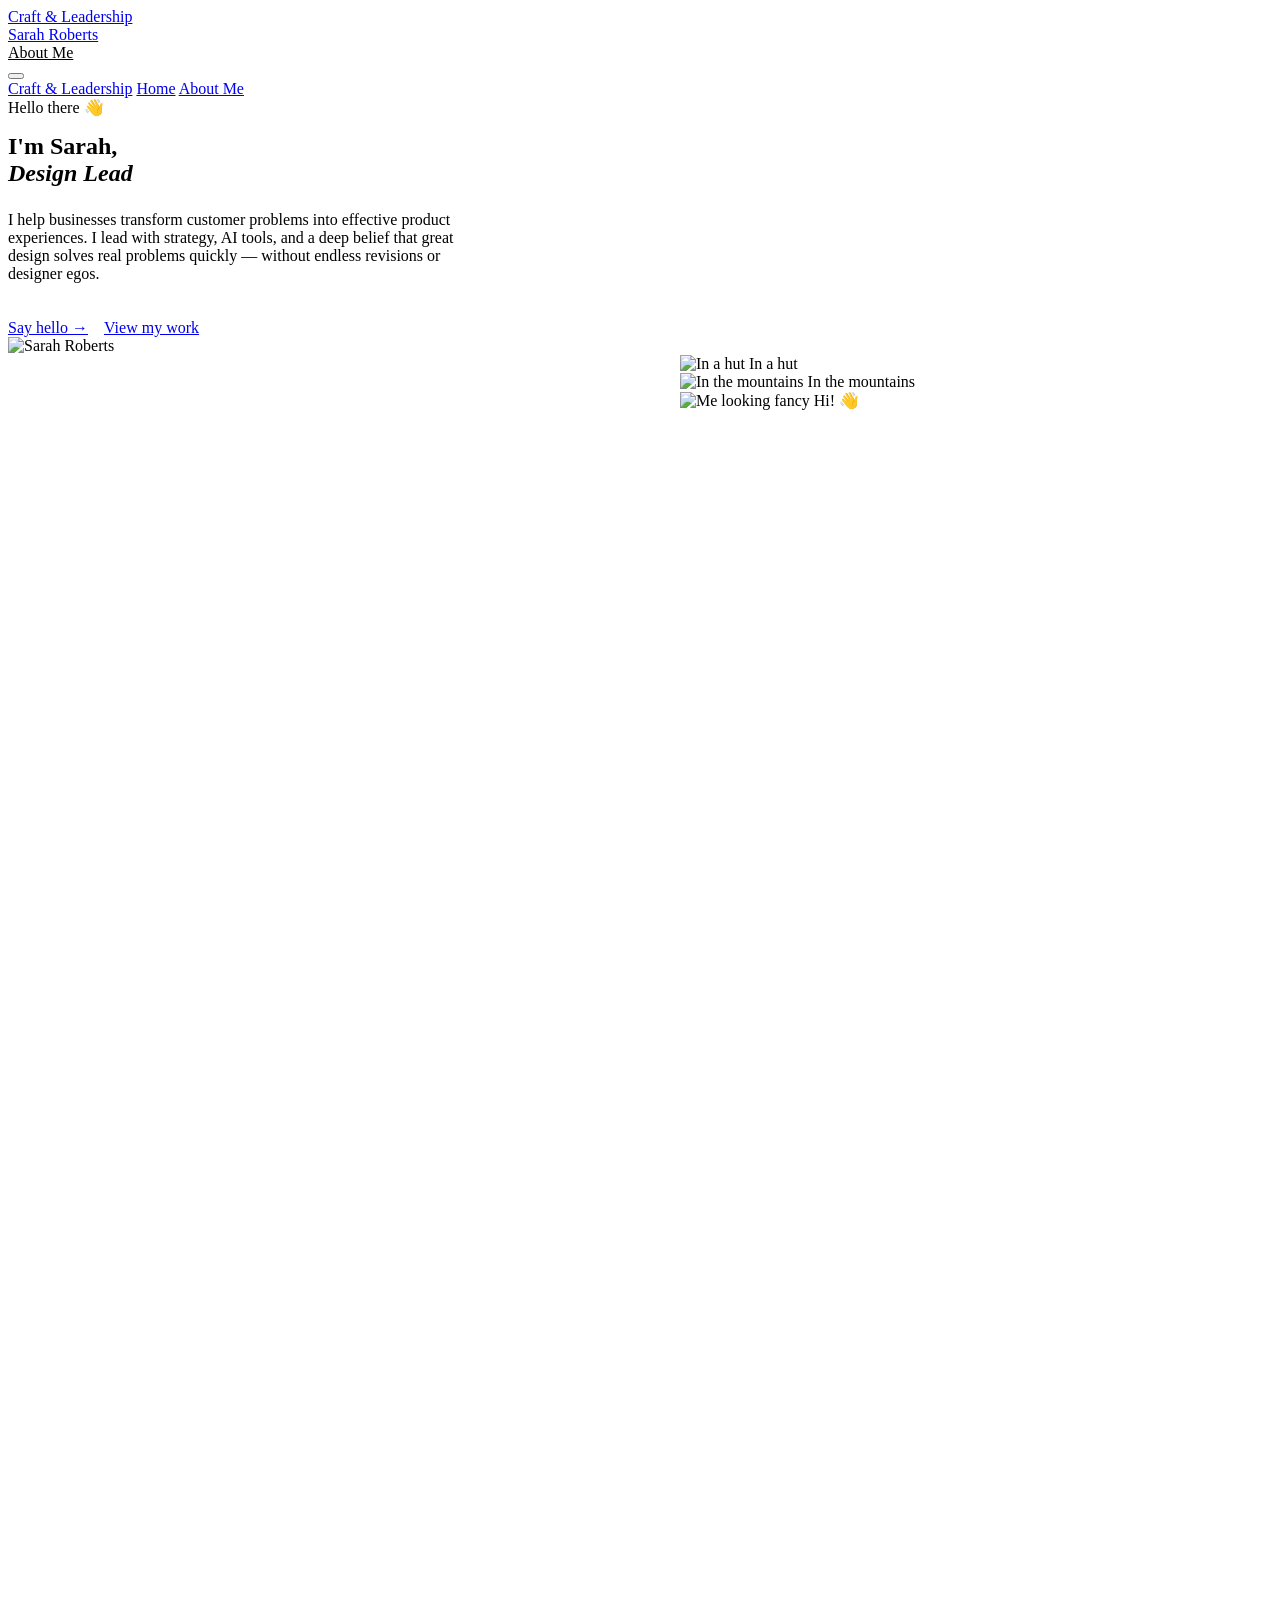
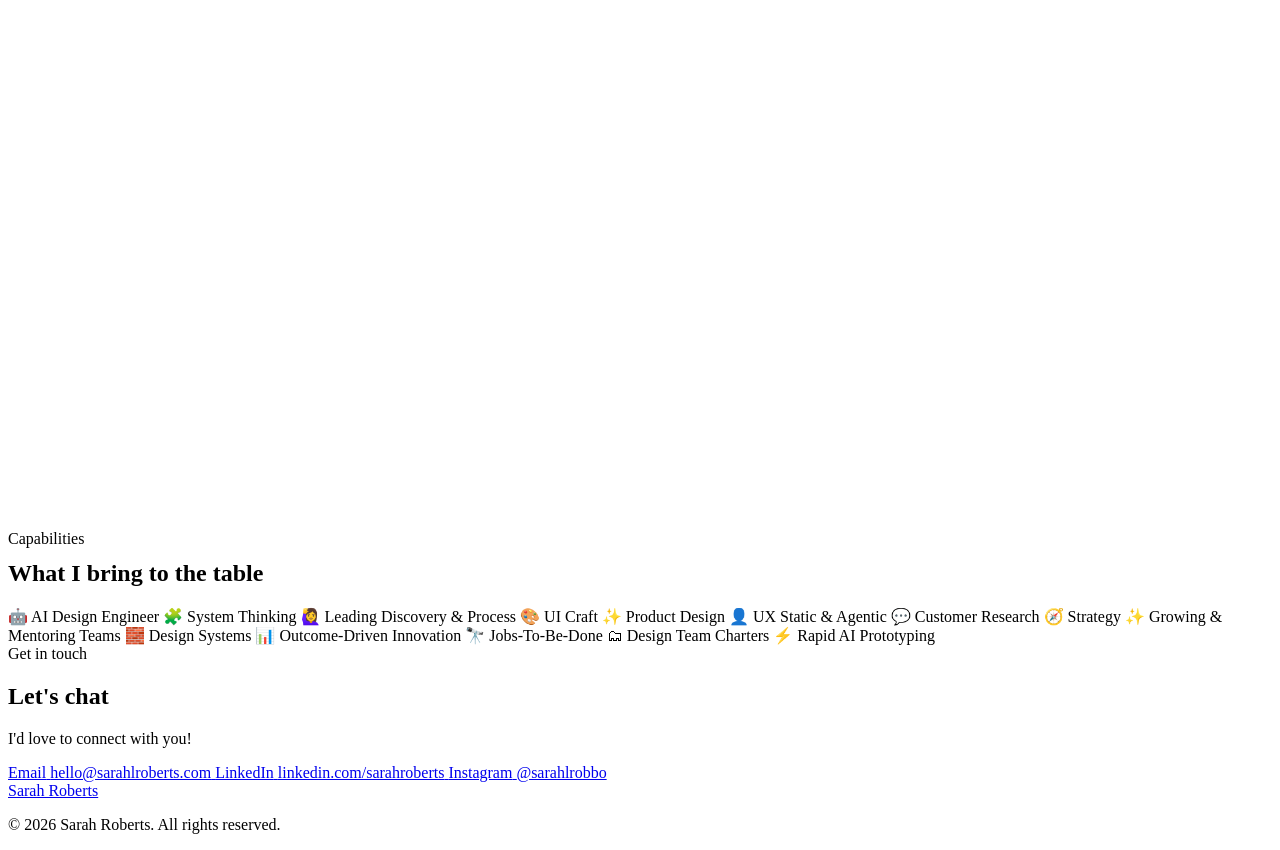
==== about.html @ d7e61881 "Add files via upload" ====
<!DOCTYPE html>
<html lang="en">
<head>
  <meta charset="UTF-8" />
  <meta name="viewport" content="width=device-width, initial-scale=1.0" />
  <title>About Me — Sarah Roberts</title>
  <meta name="description" content="Design Lead turning insight into impact. Meet Sarah Roberts." />
  <link rel="stylesheet" href="assets/css/style.css" />
  <style>
    .fade-up {
      opacity: 0;
      transform: translateY(24px);
      transition: opacity 0.6s ease, transform 0.6s ease;
    }
    .fade-up.in-view { opacity: 1; transform: translateY(0); }

    .experience-list { margin-top: 40px; }
    .experience-item {
      display: grid;
      grid-template-columns: 160px 1fr;
      gap: 32px;
      padding: 32px 0;
      border-bottom: 1px solid var(--border);
      align-items: start;
    }
    .experience-item:last-child { border-bottom: none; }
    .experience-period { font-size: 0.825rem; color: var(--ink-muted); line-height: 1.5; padding-top: 3px; }
    .experience-role { font-family: var(--font-display); font-size: 1.1rem; font-weight: 500; margin-bottom: 6px; }
    .experience-company { font-size: 0.875rem; color: var(--ink-muted); margin-bottom: 12px; }
    .experience-desc { font-size: 0.9rem; color: var(--ink-soft); line-height: 1.7; }
    @media (max-width: 600px) {
      .experience-item { grid-template-columns: 1fr; gap: 8px; }
    }
  </style>
</head>
<body class="page-fade">

  <!-- NAV -->
  <nav class="nav">
    <div class="nav__links" style="order:-1">
      <a href="projects.html">Craft &amp; Leadership</a>
    </div>
    <a href="index.html" class="nav__logo">Sarah Roberts</a>
    <div class="nav__links">
      <a href="about.html" style="color:var(--ink); font-weight:500">About Me</a>
    </div>
    <button class="nav__burger" aria-label="Open menu">
      <span></span><span></span><span></span>
    </button>
  </nav>
  <div class="nav-overlay">
    <a href="projects.html">Craft &amp; Leadership</a>
    <a href="index.html">Home</a>
    <a href="about.html">About Me</a>
  </div>

  <!-- HERO -->
  <section class="about-hero">
    <div class="container">
      <div class="about-hero__inner">
        <div>
          <span class="label">Hello there 👋</span>
          <h1 class="display-xl" style="margin-top:16px">I'm Sarah,<br><em style="color:var(--ink-muted)">Design Lead</em></h1>
          <p class="body-lg" style="margin-top:24px; max-width:480px">
            I help businesses transform customer problems into effective product experiences. I lead with strategy, AI tools, and a deep belief that great design solves real problems quickly — without endless revisions or designer egos.
          </p>
          <div style="margin-top:36px;display:flex;gap:16px;flex-wrap:wrap">
            <a href="mailto:hello@sarahlroberts.com" class="btn btn--dark">Say hello →</a>
            <a href="projects.html" class="btn btn--outline">View my work</a>
          </div>
        </div>

        <!-- REPLACE: about page hero portrait image -->
        <div class="about-hero__image">
          <img src="https://framerusercontent.com/images/uXXQiOOSxOoRGq04OocV8FTU94.png" alt="Sarah Roberts" loading="eager" />
        </div>
      </div>
    </div>
  </section>

  <div class="divider"></div>

  <!-- BIO -->
  <section class="about-section section">
    <div class="container">
      <div style="display:grid;grid-template-columns:1fr 1fr;gap:80px;align-items:start">
        <div class="fade-up">
          <span class="label">Background</span>
          <h2 class="display-md" style="margin-top:12px;margin-bottom:28px">The story so far</h2>
          <p class="body-lg" style="margin-bottom:18px">
            I'm a Design Lead based in New Zealand with experience spanning payroll tech, agri-tech, and fast-growing SaaS companies. My work sits at the intersection of research, strategy, and hands-on craft.
          </p>
          <p style="color:var(--ink-soft);line-height:1.8;margin-bottom:18px">
            At Datapay — a payroll platform serving 1 in 6 New Zealanders — I lead a team of three product designers, driving JTBD-led discovery that connects customer insight to confident roadmap decisions. I introduced Outcome-Driven Innovation and AI-accelerated prototyping to our discovery process.
          </p>
          <p style="color:var(--ink-soft);line-height:1.8;margin-bottom:18px">
            Before that, at FarmIQ, I led the redesign of an offline-first mobile app and built the design team operating system — including the design system, customer understanding framework, and team charter — from the ground up.
          </p>
          <p style="color:var(--ink-soft);line-height:1.8">
            When I'm not behind my desk, you'll find me outdoors: tramping, running, riding my bike, or creating something with my hands.
          </p>
          <div style="font-size:1.4rem;letter-spacing:4px;margin-top:24px">🥾🚴‍♀️🦧🦇🐳⛰️</div>
        </div>

        <div>
          <div class="bio-images">
            <!-- REPLACE: about page lifestyle images -->
            <div class="bio-img bio-img--main">
              <img src="https://framerusercontent.com/images/x2dtfyxD69bGOZTSgF1a7HywQa4.png" alt="In a hut" loading="lazy" />
              <span class="bio-img__caption">In a hut</span>
            </div>
            <div class="bio-img bio-img--sm">
              <img src="https://framerusercontent.com/images/doEGFFP67jQoDOksaPnan3VNPA.png" alt="In the mountains" loading="lazy" />
              <span class="bio-img__caption">In the mountains</span>
            </div>
            <div class="bio-img bio-img--sm">
              <img src="https://framerusercontent.com/images/uXXQiOOSxOoRGq04OocV8FTU94.png" alt="Me looking fancy" loading="lazy" />
              <span class="bio-img__caption">Hi! 👋</span>
            </div>
          </div>
        </div>
      </div>
    </div>
  </section>

  <!-- VALUES -->
  <section class="about-section about-section--alt section">
    <div class="container fade-up">
      <span class="label">Philosophy</span>
      <h2 class="display-md" style="margin-top:12px;margin-bottom:8px">How I lead &amp; design</h2>
      <p style="color:var(--ink-muted);max-width:480px;margin-bottom:40px">The principles I keep coming back to, again and again.</p>

      <div class="values-grid">
        <div class="value-card">
          <div class="value-card__icon">🎯</div>
          <h3 class="value-card__title">Clarity over complexity</h3>
          <p class="value-card__text">The best design reduces cognitive load. For users and for teams. I make the problem, the principles, and the decision criteria unambiguous before anything else.</p>
        </div>
        <div class="value-card">
          <div class="value-card__icon">🧭</div>
          <h3 class="value-card__title">Evidence, not opinions</h3>
          <p class="value-card__text">I use Jobs-To-Be-Done and Outcome-Driven Innovation to move from idea-led planning to opportunity-led discovery. Know what to build, why, and in what order.</p>
        </div>
        <div class="value-card">
          <div class="value-card__icon">🤖</div>
          <h3 class="value-card__title">AI as a multiplier</h3>
          <p class="value-card__text">AI doesn't replace designers who think strategically — it sorts them. I model AI-first workflows openly and coach teams through the shift with honesty, not hype.</p>
        </div>
        <div class="value-card">
          <div class="value-card__icon">🧱</div>
          <h3 class="value-card__title">Systems over one-offs</h3>
          <p class="value-card__text">Great outcomes should be repeatable. Charters, rituals, design systems, and contribution models mean teams can move fast without losing guardrails.</p>
        </div>
        <div class="value-card">
          <div class="value-card__icon">🌱</div>
          <h3 class="value-card__title">Grow people</h3>
          <p class="value-card__text">I build psychological safety and shared expectations so teams thrive together. I share my own uncertainty and learning curve, rather than presenting false confidence.</p>
        </div>
        <div class="value-card">
          <div class="value-card__icon">🚢</div>
          <h3 class="value-card__title">Ship, then learn</h3>
          <p class="value-card__text">I believe in releasing real value, measuring it honestly, and iterating. De-risk with speed, not more planning — then use customer feedback to shape what's next.</p>
        </div>
      </div>
    </div>
  </section>

  <!-- EXPERIENCE -->
  <section class="about-section section">
    <div class="container fade-up">
      <span class="label">Experience</span>
      <h2 class="display-md" style="margin-top:12px">Where I've worked</h2>

      <div class="experience-list">
        <div class="experience-item">
          <span class="experience-period">2024 – Present</span>
          <div>
            <div class="experience-role">Research &amp; Design Lead</div>
            <div class="experience-company">Datapay · Payroll SaaS · New Zealand</div>
            <p class="experience-desc">Leading three product designers on a greenfield SaaS experience for a platform serving 1 in 6 New Zealanders. Driving JTBD-led discovery, ODI frameworks, AI-accelerated prototyping, and Customer Advisory Board validation.</p>
          </div>
        </div>
        <div class="experience-item">
          <span class="experience-period">2022 – 2024</span>
          <div>
            <div class="experience-role">Lead Product Designer</div>
            <div class="experience-company">FarmIQ · Agri-tech SaaS · New Zealand</div>
            <p class="experience-desc">Led redesign of mobile and web farm management platform. Built design team operating system including charter, design system, JTBD customer model, and in-product feedback loops. IQ app stickiness grew 17.45% YOY.</p>
          </div>
        </div>
      </div>
    </div>
  </section>

  <!-- SKILLS -->
  <section class="skills-section">
    <div class="container">
      <div class="skills-inner">
        <div>
          <span class="label">Capabilities</span>
          <h2 class="display-md skills-title" style="margin-top:12px">What I bring to the table</h2>
        </div>
        <div class="skills-list">
          <span class="skill-pill">🤖 AI Design Engineer</span>
          <span class="skill-pill">🧩 System Thinking</span>
          <span class="skill-pill">🙋‍♀️ Leading Discovery &amp; Process</span>
          <span class="skill-pill">🎨 UI Craft</span>
          <span class="skill-pill">✨ Product Design</span>
          <span class="skill-pill">👤 UX Static &amp; Agentic</span>
          <span class="skill-pill">💬 Customer Research</span>
          <span class="skill-pill">🧭 Strategy</span>
          <span class="skill-pill">✨ Growing &amp; Mentoring Teams</span>
          <span class="skill-pill">🧱 Design Systems</span>
          <span class="skill-pill">📊 Outcome-Driven Innovation</span>
          <span class="skill-pill">🔭 Jobs-To-Be-Done</span>
          <span class="skill-pill">🗂 Design Team Charters</span>
          <span class="skill-pill">⚡ Rapid AI Prototyping</span>
        </div>
      </div>
    </div>
  </section>

  <!-- CONTACT -->
  <section class="contact-section">
    <div class="container">
      <div class="contact-inner">
        <span class="label" style="margin-bottom:16px;display:block">Get in touch</span>
        <h2 class="display-md contact-title">Let's chat</h2>
        <p class="contact-subtitle">I'd love to connect with you!</p>
        <div class="contact-links">
          <a href="mailto:hello@sarahlroberts.com" class="contact-link">
            <span class="contact-link__label">Email</span>
            <span class="contact-link__value">hello@sarahlroberts.com</span>
          </a>
          <a href="https://www.linkedin.com/in/sarah-roberts-6777a91a5/" target="_blank" rel="noopener" class="contact-link">
            <span class="contact-link__label">LinkedIn</span>
            <span class="contact-link__value">linkedin.com/sarahroberts</span>
          </a>
          <a href="https://www.instagram.com/sarahlrobbo" target="_blank" rel="noopener" class="contact-link">
            <span class="contact-link__label">Instagram</span>
            <span class="contact-link__value">@sarahlrobbo</span>
          </a>
        </div>
      </div>
    </div>
  </section>

  <footer class="footer">
    <a href="index.html" class="footer__logo">Sarah Roberts</a>
    <p class="footer__copy">© 2026 Sarah Roberts. All rights reserved.</p>
  </footer>

  <script src="assets/js/main.js"></script>
</body>
</html>
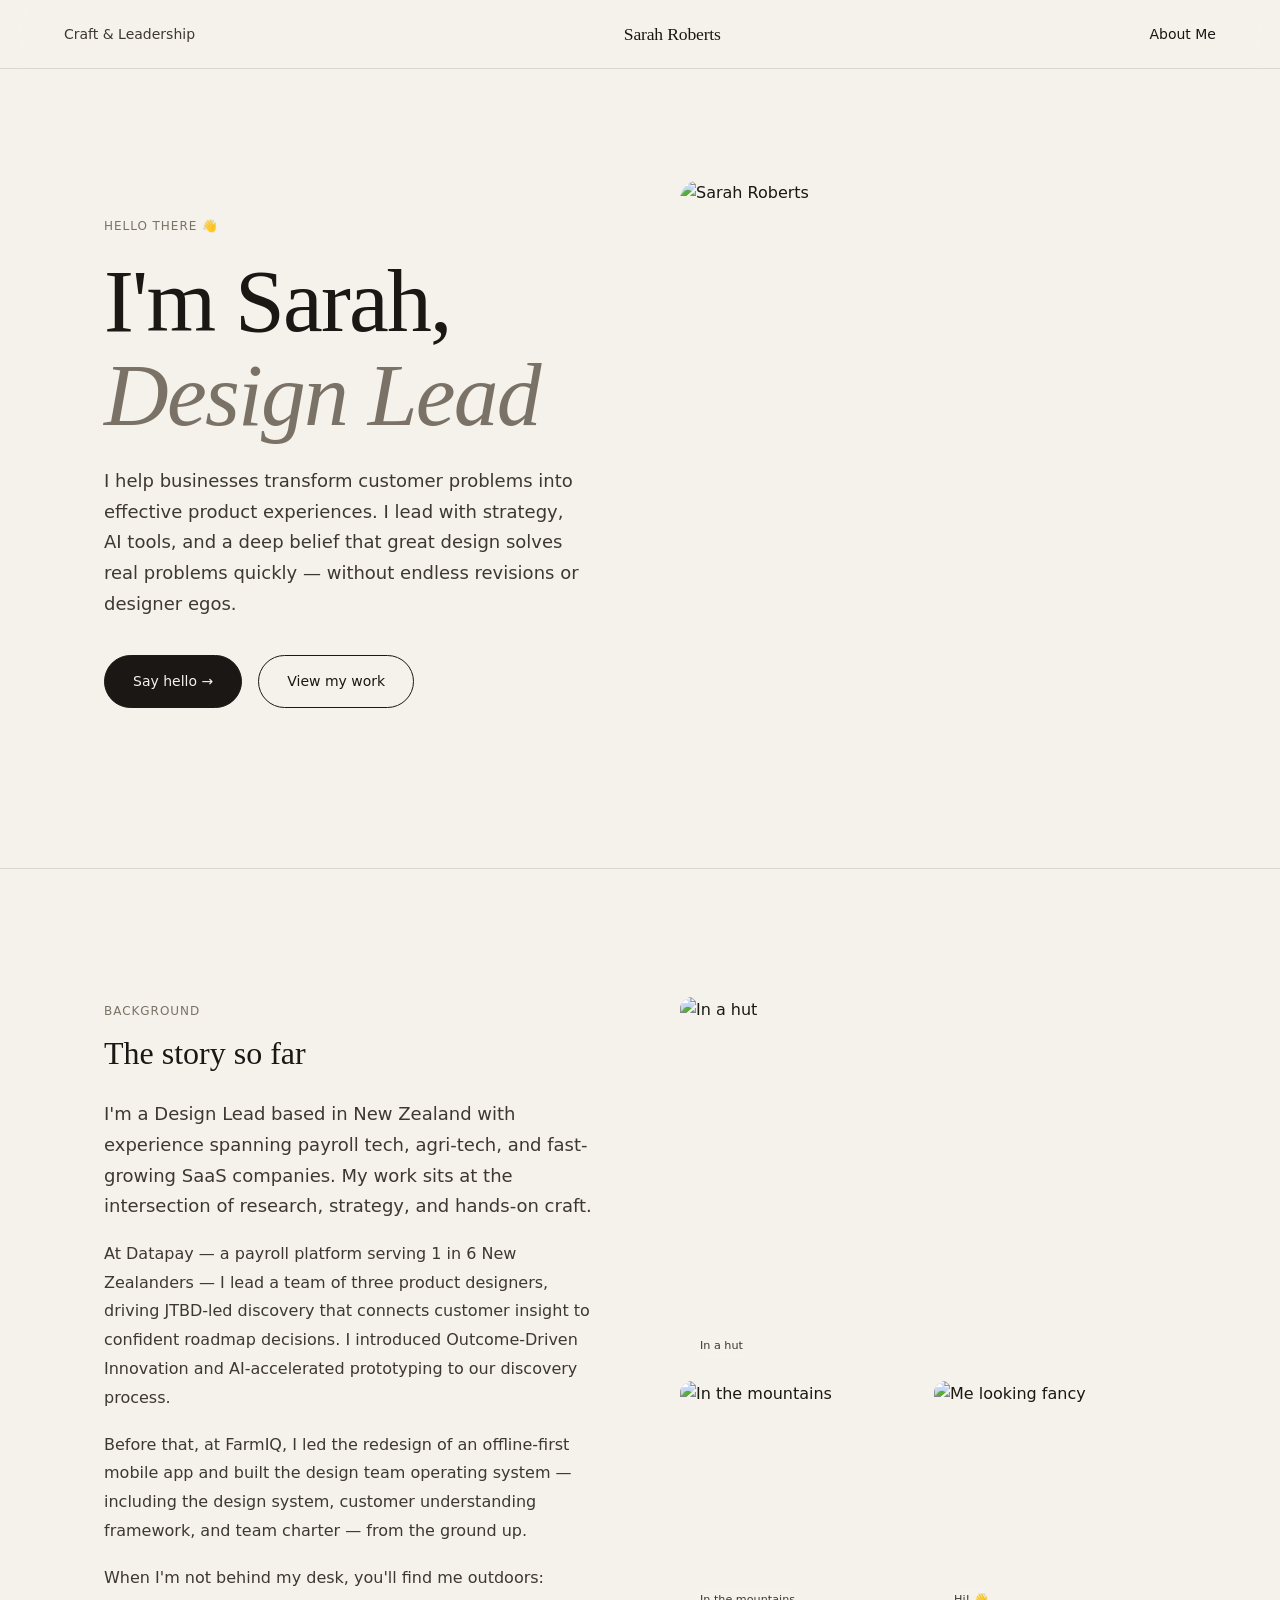
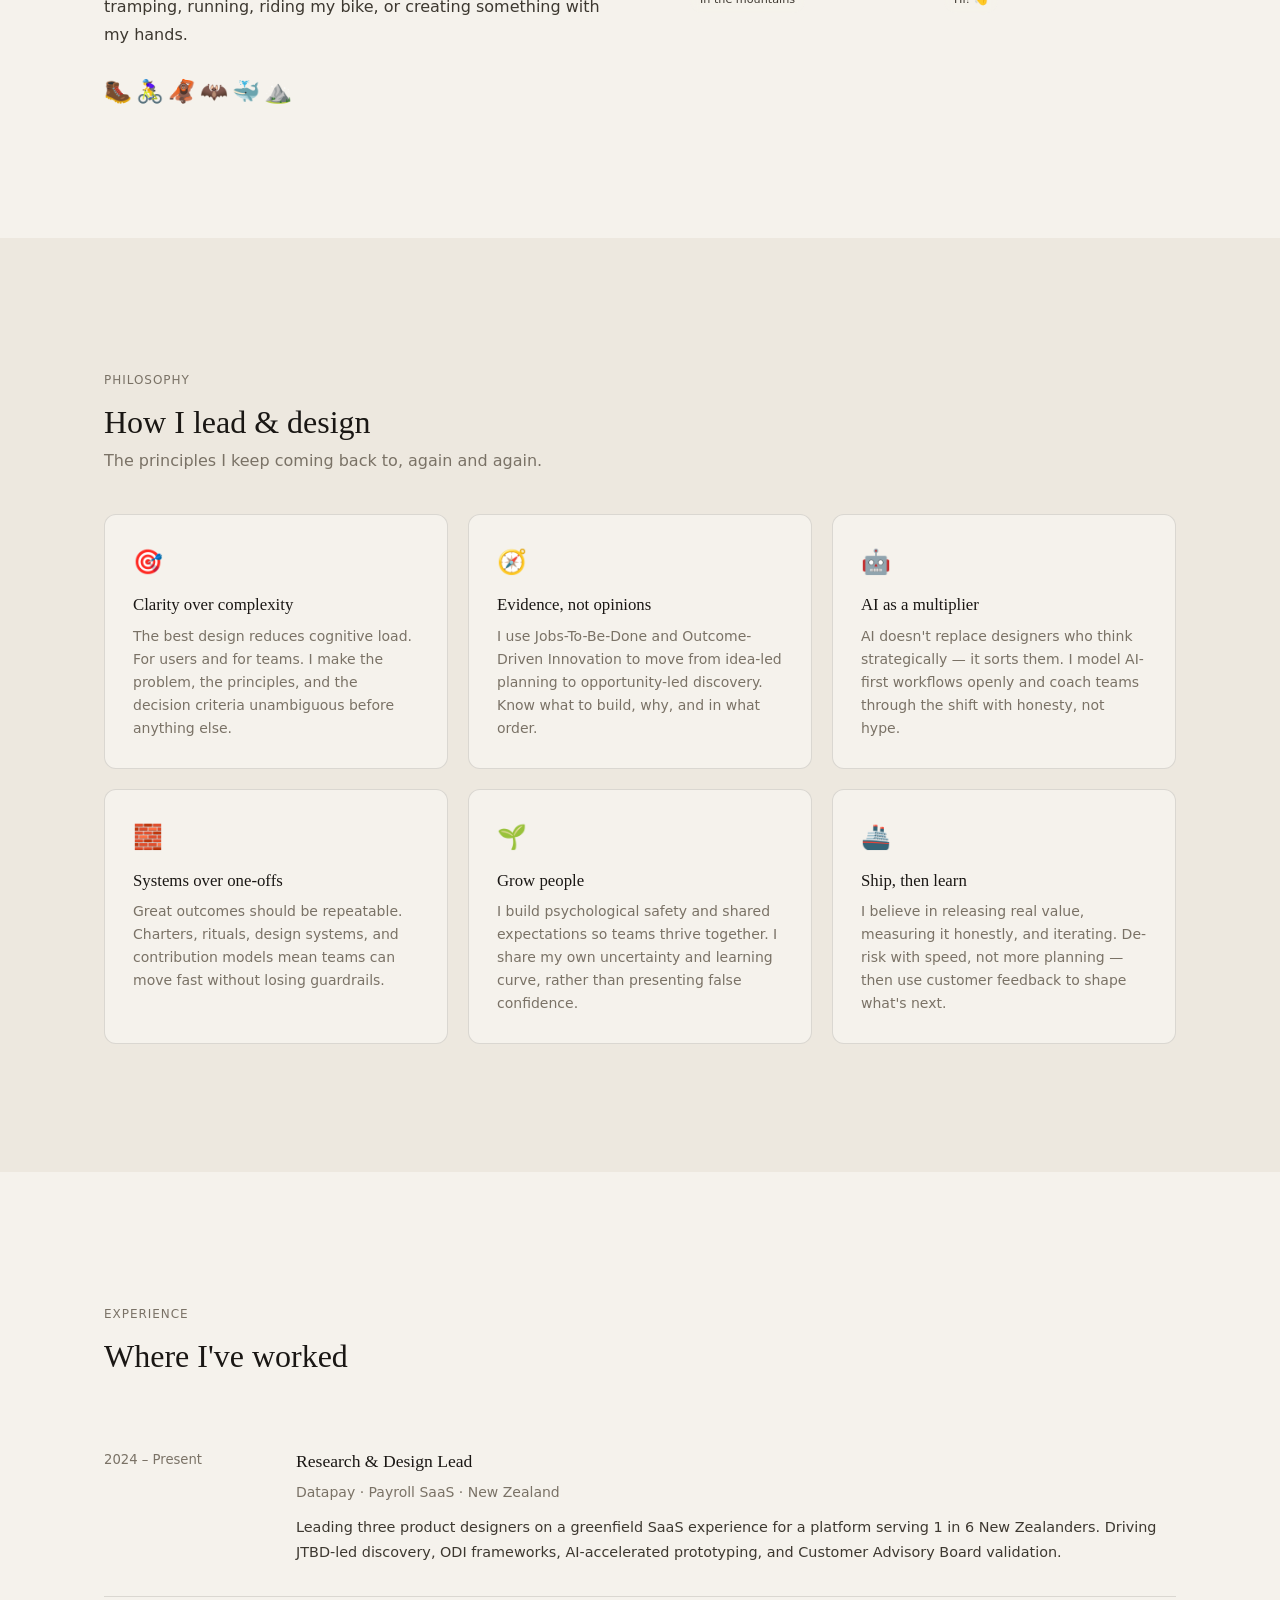
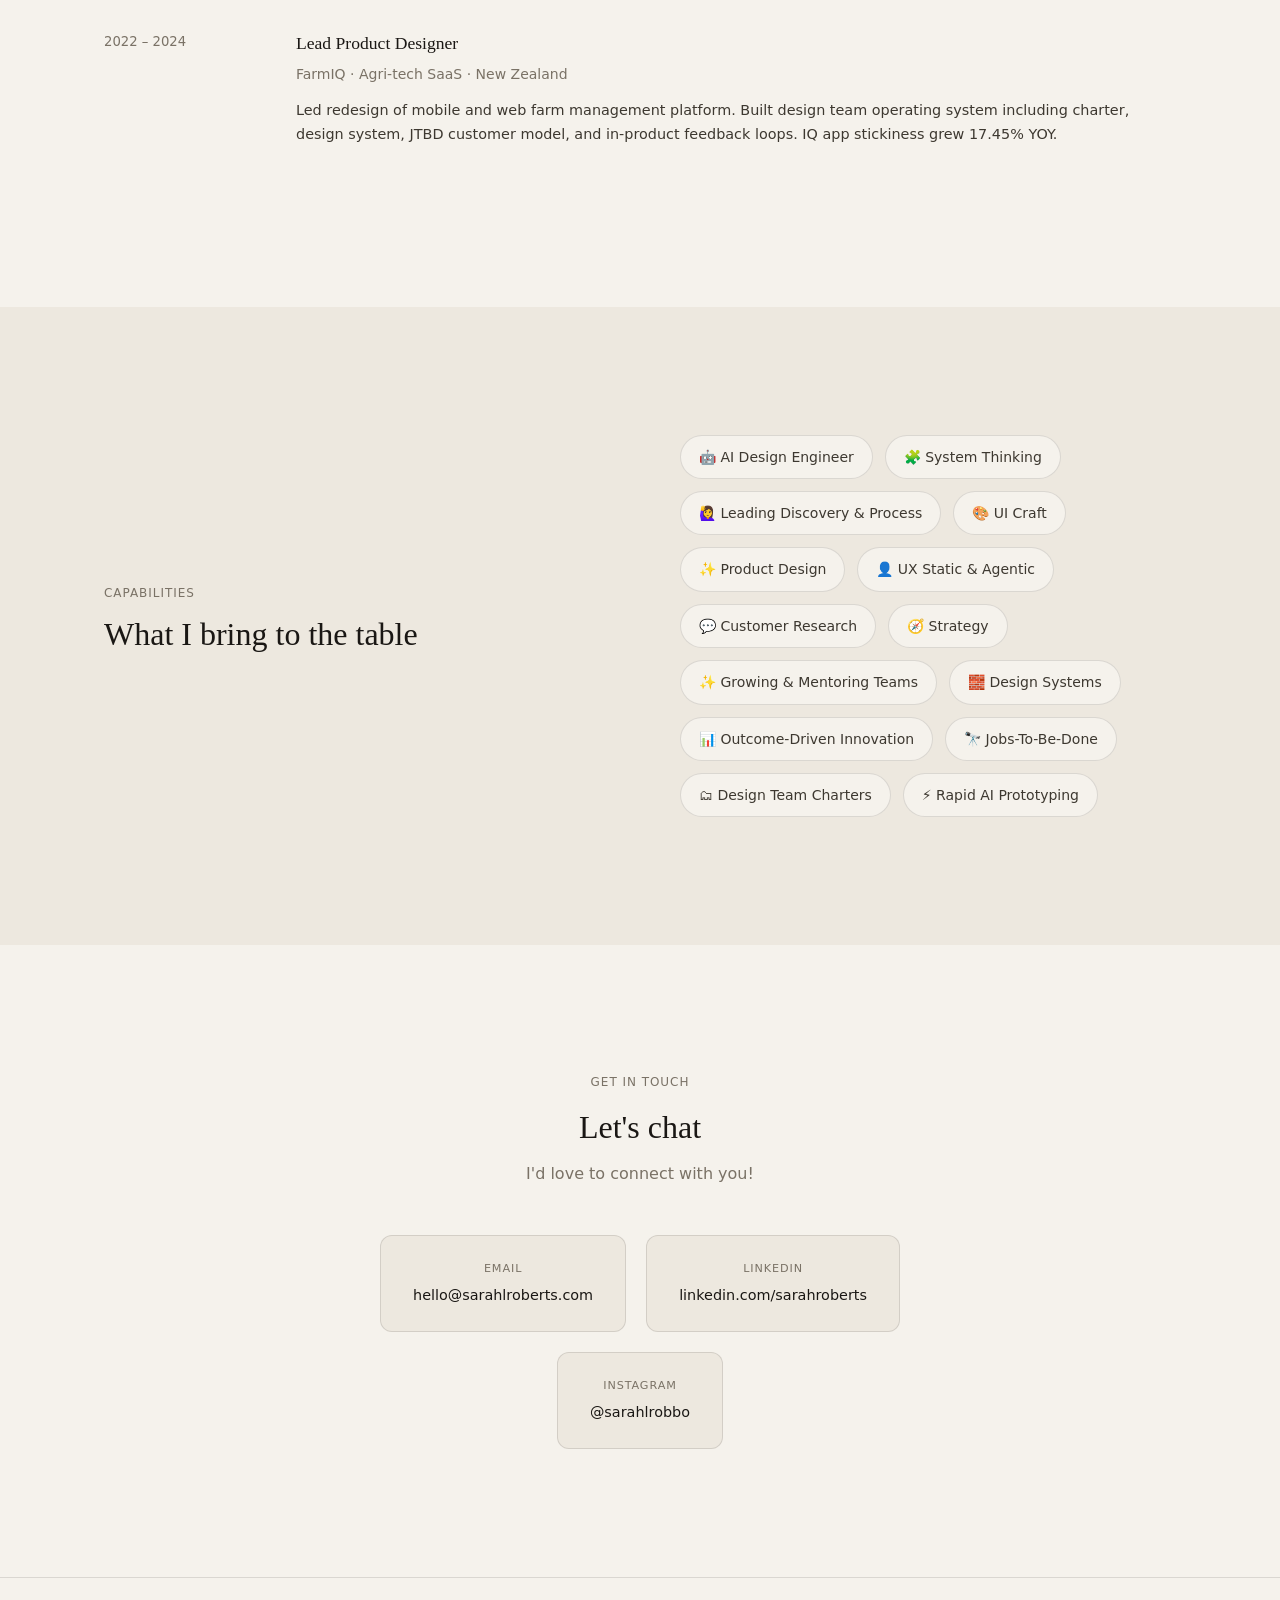
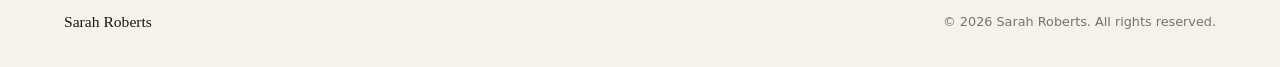
==== commit 4437b589: "Fix CSS paths" ====
--- a/about.html
+++ b/about.html
@@ -5,7 +5,7 @@
   <meta name="viewport" content="width=device-width, initial-scale=1.0" />
   <title>About Me — Sarah Roberts</title>
   <meta name="description" content="Design Lead turning insight into impact. Meet Sarah Roberts." />
-  <link rel="stylesheet" href="assets/css/style.css" />
+  <link rel="stylesheet" href="style.css" />
   <style>
     .fade-up {
       opacity: 0;
@@ -250,6 +250,6 @@
     <p class="footer__copy">© 2026 Sarah Roberts. All rights reserved.</p>
   </footer>
 
-  <script src="assets/js/main.js"></script>
+  <script src="main.js"></script>
 </body>
 </html>
--- a/style.css
+++ b/style.css
@@ -0,0 +1,823 @@
+/* =============================================
+   SARAH ROBERTS PORTFOLIO — MAIN STYLESHEET
+   ============================================= */
+
+@import url('https://fonts.googleapis.com/css2?family=Playfair+Display:ital,wght@0,400;0,500;0,600;1,400;1,500&family=DM+Sans:ital,opsz,wght@0,9..40,300;0,9..40,400;0,9..40,500;1,9..40,300;1,9..40,400&display=swap');
+
+/* ---- CSS VARIABLES ---- */
+:root {
+  --cream:      #F5F2EC;
+  --cream-dark: #EDE8DF;
+  --ink:        #1A1714;
+  --ink-soft:   #3D3830;
+  --ink-muted:  #7A7266;
+  --sand:       #C8BBA8;
+  --accent:     #1A1714;
+  --border:     rgba(26,23,20,0.12);
+  --radius:     12px;
+  --radius-lg:  20px;
+
+  --font-display: 'Playfair Display', Georgia, serif;
+  --font-body:    'DM Sans', system-ui, sans-serif;
+
+  --max-w: 1200px;
+  --gutter: clamp(20px, 5vw, 80px);
+  --section-gap: clamp(80px, 10vw, 140px);
+}
+
+/* ---- RESET ---- */
+*, *::before, *::after { box-sizing: border-box; margin: 0; padding: 0; }
+html { scroll-behavior: smooth; }
+body {
+  background: var(--cream);
+  color: var(--ink);
+  font-family: var(--font-body);
+  font-size: 16px;
+  line-height: 1.6;
+  -webkit-font-smoothing: antialiased;
+}
+img { display: block; max-width: 100%; height: auto; }
+a { color: inherit; text-decoration: none; }
+ul { list-style: none; }
+
+/* ---- TYPOGRAPHY ---- */
+h1, h2, h3, h4, h5 { font-family: var(--font-display); font-weight: 500; line-height: 1.15; }
+
+.display-xl {
+  font-size: clamp(2.8rem, 7vw, 6rem);
+  font-weight: 400;
+  line-height: 1.05;
+  letter-spacing: -0.02em;
+}
+.display-lg {
+  font-size: clamp(2rem, 4vw, 3.5rem);
+  font-weight: 400;
+  line-height: 1.1;
+  letter-spacing: -0.01em;
+}
+.display-md {
+  font-size: clamp(1.5rem, 2.5vw, 2.25rem);
+  font-weight: 400;
+}
+.label {
+  font-family: var(--font-body);
+  font-size: 0.75rem;
+  font-weight: 500;
+  letter-spacing: 0.08em;
+  text-transform: uppercase;
+  color: var(--ink-muted);
+}
+.body-lg { font-size: clamp(1rem, 1.5vw, 1.125rem); line-height: 1.7; color: var(--ink-soft); }
+.body-sm { font-size: 0.875rem; line-height: 1.65; color: var(--ink-muted); }
+
+/* ---- LAYOUT ---- */
+.container {
+  max-width: var(--max-w);
+  margin: 0 auto;
+  padding: 0 var(--gutter);
+}
+.section { padding: var(--section-gap) 0; }
+
+/* ---- NAV ---- */
+.nav {
+  position: fixed;
+  top: 0; left: 0; right: 0;
+  z-index: 100;
+  padding: 20px var(--gutter);
+  display: flex;
+  align-items: center;
+  justify-content: space-between;
+  background: rgba(245,242,236,0.85);
+  backdrop-filter: blur(12px);
+  -webkit-backdrop-filter: blur(12px);
+  border-bottom: 1px solid var(--border);
+  transition: box-shadow 0.3s;
+}
+.nav.scrolled { box-shadow: 0 2px 24px rgba(26,23,20,0.06); }
+.nav__logo {
+  font-family: var(--font-display);
+  font-size: 1.1rem;
+  font-weight: 500;
+  letter-spacing: -0.01em;
+}
+.nav__links {
+  display: flex;
+  gap: 36px;
+  align-items: center;
+}
+.nav__links a {
+  font-size: 0.875rem;
+  font-weight: 400;
+  color: var(--ink-soft);
+  transition: color 0.2s;
+  position: relative;
+}
+.nav__links a::after {
+  content: '';
+  position: absolute;
+  bottom: -2px; left: 0; right: 0;
+  height: 1px;
+  background: var(--ink);
+  transform: scaleX(0);
+  transition: transform 0.25s;
+  transform-origin: left;
+}
+.nav__links a:hover { color: var(--ink); }
+.nav__links a:hover::after { transform: scaleX(1); }
+
+.nav__burger {
+  display: none;
+  flex-direction: column;
+  gap: 5px;
+  cursor: pointer;
+  padding: 4px;
+}
+.nav__burger span {
+  display: block;
+  width: 22px; height: 2px;
+  background: var(--ink);
+  border-radius: 2px;
+  transition: all 0.3s;
+}
+
+/* ---- BUTTON ---- */
+.btn {
+  display: inline-flex;
+  align-items: center;
+  gap: 8px;
+  padding: 14px 28px;
+  border-radius: 100px;
+  font-family: var(--font-body);
+  font-size: 0.875rem;
+  font-weight: 500;
+  cursor: pointer;
+  transition: all 0.25s;
+  border: 1.5px solid var(--ink);
+}
+.btn--dark {
+  background: var(--ink);
+  color: var(--cream);
+}
+.btn--dark:hover {
+  background: var(--ink-soft);
+  transform: translateY(-1px);
+}
+.btn--outline {
+  background: transparent;
+  color: var(--ink);
+}
+.btn--outline:hover {
+  background: var(--ink);
+  color: var(--cream);
+  transform: translateY(-1px);
+}
+
+/* ---- TAGS / PILLS ---- */
+.tag {
+  display: inline-flex;
+  align-items: center;
+  padding: 5px 14px;
+  border-radius: 100px;
+  border: 1px solid var(--border);
+  font-size: 0.75rem;
+  font-weight: 500;
+  color: var(--ink-muted);
+  background: var(--cream);
+  white-space: nowrap;
+}
+
+/* ---- HERO ---- */
+.hero {
+  padding-top: calc(80px + clamp(60px, 8vw, 120px));
+  padding-bottom: clamp(60px, 8vw, 120px);
+  overflow: hidden;
+}
+.hero__inner {
+  display: grid;
+  grid-template-columns: 1fr 1fr;
+  gap: 60px;
+  align-items: center;
+}
+.hero__text { max-width: 560px; }
+.hero__eyebrow {
+  display: flex;
+  align-items: center;
+  gap: 10px;
+  margin-bottom: 24px;
+}
+.hero__eyebrow-dot {
+  width: 8px; height: 8px;
+  border-radius: 50%;
+  background: var(--ink);
+  animation: pulse 2s ease-in-out infinite;
+}
+@keyframes pulse {
+  0%, 100% { opacity: 1; transform: scale(1); }
+  50% { opacity: 0.5; transform: scale(0.7); }
+}
+.hero__title { margin-bottom: 24px; }
+.hero__title em { font-style: italic; color: var(--ink-muted); }
+.hero__desc { margin-bottom: 36px; }
+.hero__cta { display: flex; gap: 16px; flex-wrap: wrap; }
+.hero__images {
+  position: relative;
+  height: 500px;
+}
+.hero__img-main {
+  position: absolute;
+  top: 0; right: 0;
+  width: 72%;
+  border-radius: var(--radius-lg);
+  overflow: hidden;
+  aspect-ratio: 3/4;
+  box-shadow: 0 24px 60px rgba(26,23,20,0.12);
+}
+.hero__img-main img { width: 100%; height: 100%; object-fit: cover; }
+.hero__img-float {
+  position: absolute;
+  bottom: 0; left: 0;
+  width: 52%;
+  border-radius: var(--radius-lg);
+  overflow: hidden;
+  aspect-ratio: 4/3;
+  box-shadow: 0 16px 40px rgba(26,23,20,0.10);
+}
+.hero__img-float img { width: 100%; height: 100%; object-fit: cover; }
+
+/* ---- MARQUEE ---- */
+.marquee-section {
+  padding: 28px 0;
+  border-top: 1px solid var(--border);
+  border-bottom: 1px solid var(--border);
+  overflow: hidden;
+  background: var(--cream-dark);
+}
+.marquee-track {
+  display: flex;
+  gap: 32px;
+  animation: marquee 28s linear infinite;
+  width: max-content;
+}
+.marquee-track:hover { animation-play-state: paused; }
+.marquee-item {
+  display: flex;
+  align-items: center;
+  gap: 10px;
+  white-space: nowrap;
+  font-size: 0.875rem;
+  font-weight: 400;
+  color: var(--ink-soft);
+}
+.marquee-item .dot {
+  width: 5px; height: 5px;
+  border-radius: 50%;
+  background: var(--sand);
+}
+@keyframes marquee {
+  0% { transform: translateX(0); }
+  100% { transform: translateX(-50%); }
+}
+
+/* ---- SNEAK PEEK GALLERY ---- */
+.gallery-section { padding: var(--section-gap) 0; }
+.gallery-header { margin-bottom: 40px; }
+.gallery-grid {
+  display: grid;
+  grid-template-columns: repeat(12, 1fr);
+  grid-auto-rows: 220px;
+  gap: 12px;
+}
+.gallery-item {
+  border-radius: var(--radius);
+  overflow: hidden;
+  background: var(--cream-dark);
+  position: relative;
+}
+.gallery-item img {
+  width: 100%; height: 100%;
+  object-fit: cover;
+  transition: transform 0.5s ease;
+}
+.gallery-item:hover img { transform: scale(1.04); }
+.gallery-item--wide { grid-column: span 4; }
+.gallery-item--tall { grid-row: span 2; grid-column: span 3; }
+.gallery-item--wide-tall { grid-column: span 5; grid-row: span 2; }
+.gallery-item--sm { grid-column: span 3; }
+
+/* ---- PROJECT CARDS ---- */
+.projects-section { padding: var(--section-gap) 0; }
+.projects-header {
+  display: flex;
+  justify-content: space-between;
+  align-items: flex-end;
+  margin-bottom: 48px;
+  flex-wrap: wrap;
+  gap: 24px;
+}
+.filter-tabs {
+  display: flex;
+  gap: 8px;
+  flex-wrap: wrap;
+}
+.filter-tab {
+  padding: 8px 18px;
+  border-radius: 100px;
+  border: 1px solid var(--border);
+  font-size: 0.8rem;
+  font-weight: 500;
+  color: var(--ink-muted);
+  cursor: pointer;
+  transition: all 0.2s;
+  background: transparent;
+  font-family: var(--font-body);
+}
+.filter-tab:hover, .filter-tab.active {
+  background: var(--ink);
+  color: var(--cream);
+  border-color: var(--ink);
+}
+.projects-grid {
+  display: grid;
+  grid-template-columns: repeat(auto-fill, minmax(340px, 1fr));
+  gap: 28px;
+}
+.project-card {
+  border-radius: var(--radius-lg);
+  overflow: hidden;
+  background: var(--cream-dark);
+  border: 1px solid var(--border);
+  transition: transform 0.3s, box-shadow 0.3s;
+  cursor: pointer;
+  display: block;
+}
+.project-card:hover {
+  transform: translateY(-4px);
+  box-shadow: 0 20px 50px rgba(26,23,20,0.10);
+}
+.project-card__thumb {
+  aspect-ratio: 16/10;
+  overflow: hidden;
+}
+.project-card__thumb img {
+  width: 100%; height: 100%;
+  object-fit: cover;
+  transition: transform 0.5s ease;
+}
+.project-card:hover .project-card__thumb img { transform: scale(1.04); }
+.project-card__body { padding: 24px; }
+.project-card__tags { display: flex; gap: 6px; flex-wrap: wrap; margin-bottom: 12px; }
+.project-card__title {
+  font-family: var(--font-display);
+  font-size: 1.2rem;
+  font-weight: 500;
+  margin-bottom: 10px;
+  line-height: 1.25;
+}
+.project-card__desc { font-size: 0.875rem; color: var(--ink-muted); line-height: 1.6; }
+.project-card__arrow {
+  display: flex;
+  align-items: center;
+  justify-content: flex-end;
+  padding: 16px 24px 20px;
+  font-size: 0.8rem;
+  font-weight: 500;
+  color: var(--ink-muted);
+  gap: 6px;
+  transition: gap 0.2s;
+}
+.project-card:hover .project-card__arrow { gap: 10px; color: var(--ink); }
+
+/* ---- SKILLS LIST ---- */
+.skills-section {
+  padding: var(--section-gap) 0;
+  background: var(--cream-dark);
+}
+.skills-inner {
+  display: grid;
+  grid-template-columns: 1fr 1fr;
+  gap: 80px;
+  align-items: center;
+}
+.skills-title { margin-bottom: 20px; }
+.skills-subtitle { color: var(--ink-muted); max-width: 360px; line-height: 1.7; }
+.skills-list {
+  display: flex;
+  flex-wrap: wrap;
+  gap: 12px;
+}
+.skill-pill {
+  display: inline-flex;
+  align-items: center;
+  gap: 8px;
+  padding: 10px 18px;
+  border-radius: 100px;
+  border: 1px solid var(--border);
+  font-size: 0.875rem;
+  font-weight: 400;
+  background: var(--cream);
+  color: var(--ink-soft);
+  transition: all 0.2s;
+}
+.skill-pill:hover {
+  background: var(--ink);
+  color: var(--cream);
+  border-color: var(--ink);
+}
+
+/* ---- BIO SECTION ---- */
+.bio-section { padding: var(--section-gap) 0; }
+.bio-inner {
+  display: grid;
+  grid-template-columns: 1fr 1fr;
+  gap: 80px;
+  align-items: start;
+}
+.bio-label { margin-bottom: 16px; }
+.bio-heading { margin-bottom: 32px; }
+.bio-text { margin-bottom: 20px; color: var(--ink-soft); line-height: 1.75; }
+.bio-emojis { font-size: 1.5rem; letter-spacing: 4px; margin: 24px 0; }
+.bio-quote {
+  font-family: var(--font-display);
+  font-style: italic;
+  font-size: 1.05rem;
+  color: var(--ink-soft);
+  border-left: 2px solid var(--sand);
+  padding-left: 20px;
+  margin-top: 28px;
+  line-height: 1.6;
+}
+.bio-images {
+  display: grid;
+  grid-template-columns: 1fr 1fr;
+  gap: 12px;
+}
+.bio-img {
+  border-radius: var(--radius);
+  overflow: hidden;
+  position: relative;
+}
+.bio-img--main {
+  grid-column: span 2;
+  aspect-ratio: 4/3;
+}
+.bio-img--sm { aspect-ratio: 1/1; }
+.bio-img img { width: 100%; height: 100%; object-fit: cover; }
+.bio-img__caption {
+  position: absolute;
+  bottom: 10px; left: 10px;
+  font-size: 0.7rem;
+  font-weight: 500;
+  background: rgba(245,242,236,0.85);
+  backdrop-filter: blur(4px);
+  padding: 4px 10px;
+  border-radius: 100px;
+  color: var(--ink-soft);
+}
+
+/* ---- TESTIMONIALS ---- */
+.testimonials-section {
+  padding: var(--section-gap) 0;
+  background: var(--ink);
+  color: var(--cream);
+}
+.testimonials-section .label { color: var(--sand); }
+.testimonials-section .display-md { color: var(--cream); margin-bottom: 48px; }
+.testimonials-grid {
+  display: grid;
+  grid-template-columns: repeat(3, 1fr);
+  gap: 24px;
+}
+.testimonial-card {
+  background: rgba(255,255,255,0.05);
+  border: 1px solid rgba(255,255,255,0.10);
+  border-radius: var(--radius-lg);
+  padding: 32px;
+}
+.testimonial-card__text {
+  font-size: 0.975rem;
+  line-height: 1.75;
+  color: rgba(245,242,236,0.85);
+  margin-bottom: 28px;
+  font-style: italic;
+}
+.testimonial-card__author {
+  display: flex;
+  align-items: center;
+  gap: 14px;
+}
+.testimonial-card__avatar {
+  width: 44px; height: 44px;
+  border-radius: 50%;
+  overflow: hidden;
+  background: var(--sand);
+  flex-shrink: 0;
+}
+.testimonial-card__avatar img { width: 100%; height: 100%; object-fit: cover; }
+.testimonial-card__name {
+  font-weight: 500;
+  font-size: 0.9rem;
+  color: var(--cream);
+}
+.testimonial-card__role { font-size: 0.775rem; color: var(--sand); }
+
+/* ---- BRANDS ---- */
+.brands-section { padding: 60px 0; }
+.brands-header { text-align: center; margin-bottom: 40px; }
+.brands-grid {
+  display: flex;
+  justify-content: center;
+  align-items: center;
+  gap: 48px;
+  flex-wrap: wrap;
+}
+.brand-logo {
+  height: 36px;
+  opacity: 0.5;
+  filter: grayscale(1);
+  transition: opacity 0.2s, filter 0.2s;
+}
+.brand-logo:hover { opacity: 0.85; filter: grayscale(0); }
+
+/* ---- CONTACT ---- */
+.contact-section {
+  padding: var(--section-gap) 0;
+  text-align: center;
+}
+.contact-inner { max-width: 640px; margin: 0 auto; }
+.contact-title { margin-bottom: 16px; }
+.contact-subtitle { margin-bottom: 48px; color: var(--ink-muted); }
+.contact-links {
+  display: flex;
+  justify-content: center;
+  gap: 20px;
+  flex-wrap: wrap;
+}
+.contact-link {
+  display: flex;
+  flex-direction: column;
+  align-items: center;
+  gap: 6px;
+  padding: 24px 32px;
+  border-radius: var(--radius);
+  border: 1px solid var(--border);
+  background: var(--cream-dark);
+  transition: all 0.25s;
+  min-width: 160px;
+}
+.contact-link:hover {
+  background: var(--ink);
+  border-color: var(--ink);
+  color: var(--cream);
+  transform: translateY(-2px);
+}
+.contact-link__label { font-size: 0.7rem; font-weight: 500; letter-spacing: 0.08em; text-transform: uppercase; color: var(--ink-muted); }
+.contact-link:hover .contact-link__label { color: var(--sand); }
+.contact-link__value { font-size: 0.9rem; font-weight: 500; }
+
+/* ---- FOOTER ---- */
+.footer {
+  border-top: 1px solid var(--border);
+  padding: 32px var(--gutter);
+  display: flex;
+  justify-content: space-between;
+  align-items: center;
+  flex-wrap: wrap;
+  gap: 16px;
+}
+.footer__copy { font-size: 0.8rem; color: var(--ink-muted); }
+.footer__logo { font-family: var(--font-display); font-size: 0.975rem; }
+
+/* ---- PROJECT PAGE ---- */
+.project-hero {
+  padding-top: calc(80px + clamp(60px, 8vw, 100px));
+  padding-bottom: clamp(40px, 5vw, 60px);
+}
+.project-hero__meta {
+  display: flex;
+  align-items: center;
+  gap: 16px;
+  margin-bottom: 32px;
+  flex-wrap: wrap;
+}
+.project-hero__back {
+  display: inline-flex;
+  align-items: center;
+  gap: 6px;
+  font-size: 0.8rem;
+  color: var(--ink-muted);
+  transition: color 0.2s;
+}
+.project-hero__back:hover { color: var(--ink); }
+.project-hero__title { margin-bottom: 28px; max-width: 820px; }
+.project-hero__intro { max-width: 720px; color: var(--ink-soft); font-size: 1.05rem; line-height: 1.75; }
+.project-hero__image {
+  margin-top: 40px;
+  border-radius: var(--radius-lg);
+  overflow: hidden;
+  max-height: 560px;
+}
+.project-hero__image img { width: 100%; height: 100%; object-fit: cover; }
+
+.project-body { padding: var(--section-gap) 0; }
+.project-body__inner {
+  display: grid;
+  grid-template-columns: 220px 1fr;
+  gap: 80px;
+  align-items: start;
+}
+.project-sidebar { position: sticky; top: 100px; }
+.project-sidebar__title { font-size: 0.7rem; font-weight: 600; letter-spacing: 0.1em; text-transform: uppercase; color: var(--ink-muted); margin-bottom: 20px; }
+.project-sidebar__nav { display: flex; flex-direction: column; gap: 8px; }
+.project-sidebar__nav a { font-size: 0.85rem; color: var(--ink-muted); padding: 4px 0; transition: color 0.2s; border-left: 2px solid transparent; padding-left: 12px; }
+.project-sidebar__nav a:hover { color: var(--ink); border-left-color: var(--ink); }
+.project-sidebar__meta { margin-top: 36px; }
+.project-sidebar__meta-label { font-size: 0.7rem; font-weight: 600; letter-spacing: 0.1em; text-transform: uppercase; color: var(--ink-muted); margin-bottom: 10px; }
+.project-sidebar__meta-val { font-size: 0.85rem; color: var(--ink-soft); margin-bottom: 16px; }
+
+.project-content h2 {
+  font-family: var(--font-display);
+  font-size: clamp(1.4rem, 2.5vw, 2rem);
+  font-weight: 400;
+  margin: 56px 0 20px;
+  color: var(--ink);
+}
+.project-content h3 {
+  font-family: var(--font-display);
+  font-size: 1.2rem;
+  font-weight: 500;
+  margin: 36px 0 14px;
+}
+.project-content p {
+  font-size: 1rem;
+  line-height: 1.8;
+  color: var(--ink-soft);
+  margin-bottom: 18px;
+}
+.project-content ul {
+  margin: 16px 0 24px 0;
+  display: flex;
+  flex-direction: column;
+  gap: 8px;
+}
+.project-content ul li {
+  font-size: 1rem;
+  line-height: 1.7;
+  color: var(--ink-soft);
+  padding-left: 20px;
+  position: relative;
+}
+.project-content ul li::before {
+  content: '→';
+  position: absolute;
+  left: 0;
+  color: var(--sand);
+}
+.project-content .callout {
+  background: var(--cream-dark);
+  border-left: 3px solid var(--ink);
+  padding: 24px 28px;
+  border-radius: 0 var(--radius) var(--radius) 0;
+  margin: 28px 0;
+}
+.project-content .callout p { margin: 0; color: var(--ink-soft); font-style: italic; }
+.project-img-block {
+  margin: 40px 0;
+  border-radius: var(--radius-lg);
+  overflow: hidden;
+  background: var(--cream-dark);
+}
+.project-img-block img { width: 100%; }
+.project-img-block figcaption { padding: 14px 20px; font-size: 0.8rem; color: var(--ink-muted); }
+.project-img-grid {
+  display: grid;
+  grid-template-columns: 1fr 1fr;
+  gap: 12px;
+  margin: 40px 0;
+}
+.project-img-grid figure {
+  border-radius: var(--radius);
+  overflow: hidden;
+  background: var(--cream-dark);
+}
+.project-img-grid figure img { width: 100%; aspect-ratio: 4/3; object-fit: cover; }
+.project-img-grid figure figcaption { padding: 10px 14px; font-size: 0.775rem; color: var(--ink-muted); }
+
+.outcome-grid {
+  display: grid;
+  grid-template-columns: repeat(auto-fill, minmax(200px, 1fr));
+  gap: 16px;
+  margin: 32px 0;
+}
+.outcome-card {
+  padding: 24px;
+  background: var(--cream-dark);
+  border-radius: var(--radius);
+  border: 1px solid var(--border);
+}
+.outcome-card__stat {
+  font-family: var(--font-display);
+  font-size: 2rem;
+  font-weight: 400;
+  margin-bottom: 6px;
+}
+.outcome-card__label { font-size: 0.8rem; color: var(--ink-muted); line-height: 1.4; }
+
+/* ---- ABOUT PAGE ---- */
+.about-hero {
+  padding-top: calc(80px + clamp(60px, 8vw, 100px));
+  padding-bottom: var(--section-gap);
+}
+.about-hero__inner {
+  display: grid;
+  grid-template-columns: 1fr 1fr;
+  gap: 80px;
+  align-items: center;
+}
+.about-hero__image {
+  border-radius: var(--radius-lg);
+  overflow: hidden;
+  aspect-ratio: 3/4;
+  max-height: 560px;
+}
+.about-hero__image img { width: 100%; height: 100%; object-fit: cover; }
+.about-section { padding: var(--section-gap) 0; }
+.about-section--alt { background: var(--cream-dark); }
+.values-grid {
+  display: grid;
+  grid-template-columns: repeat(auto-fill, minmax(260px, 1fr));
+  gap: 20px;
+  margin-top: 40px;
+}
+.value-card {
+  padding: 28px;
+  background: var(--cream);
+  border-radius: var(--radius);
+  border: 1px solid var(--border);
+}
+.value-card__icon { font-size: 1.5rem; margin-bottom: 14px; }
+.value-card__title { font-family: var(--font-display); font-size: 1.05rem; font-weight: 500; margin-bottom: 10px; }
+.value-card__text { font-size: 0.875rem; color: var(--ink-muted); line-height: 1.65; }
+
+/* ---- PROJECTS PAGE ---- */
+.projects-page-hero {
+  padding-top: calc(80px + clamp(60px, 8vw, 100px));
+  padding-bottom: clamp(40px, 5vw, 60px);
+}
+
+/* ---- PAGE TRANSITION ---- */
+.page-fade { animation: fadeIn 0.5s ease; }
+@keyframes fadeIn { from { opacity: 0; transform: translateY(10px); } to { opacity: 1; transform: translateY(0); } }
+
+/* ---- DIVIDER ---- */
+.divider { height: 1px; background: var(--border); margin: 0; }
+
+/* ---- MOBILE NAV OVERLAY ---- */
+.nav-overlay {
+  position: fixed;
+  inset: 0;
+  background: var(--cream);
+  z-index: 99;
+  display: flex;
+  flex-direction: column;
+  align-items: center;
+  justify-content: center;
+  gap: 36px;
+  transform: translateY(-100%);
+  transition: transform 0.4s cubic-bezier(0.4,0,0.2,1);
+}
+.nav-overlay.open { transform: translateY(0); }
+.nav-overlay a {
+  font-family: var(--font-display);
+  font-size: 2rem;
+  font-weight: 400;
+  color: var(--ink);
+}
+
+/* ---- RESPONSIVE ---- */
+@media (max-width: 900px) {
+  .hero__inner { grid-template-columns: 1fr; gap: 40px; }
+  .hero__images { height: 360px; }
+  .skills-inner { grid-template-columns: 1fr; gap: 40px; }
+  .bio-inner { grid-template-columns: 1fr; gap: 40px; }
+  .testimonials-grid { grid-template-columns: 1fr; }
+  .about-hero__inner { grid-template-columns: 1fr; gap: 40px; }
+  .project-body__inner { grid-template-columns: 1fr; }
+  .project-sidebar { position: static; }
+  .project-sidebar__nav { display: none; }
+  .gallery-grid { grid-template-columns: repeat(6, 1fr); }
+}
+@media (max-width: 680px) {
+  .nav__links { display: none; }
+  .nav__burger { display: flex; }
+  .projects-grid { grid-template-columns: 1fr; }
+  .gallery-grid { grid-template-columns: repeat(4, 1fr); }
+  .gallery-item--wide-tall { grid-column: span 4; grid-row: span 1; }
+  .gallery-item--tall { grid-column: span 2; grid-row: span 1; }
+  .gallery-item--wide { grid-column: span 4; }
+  .gallery-item--sm { grid-column: span 2; }
+  .project-img-grid { grid-template-columns: 1fr; }
+  .bio-images { grid-template-columns: 1fr; }
+  .bio-img--main { grid-column: span 1; }
+  .brands-grid { gap: 28px; }
+  .footer { flex-direction: column; text-align: center; }
+}
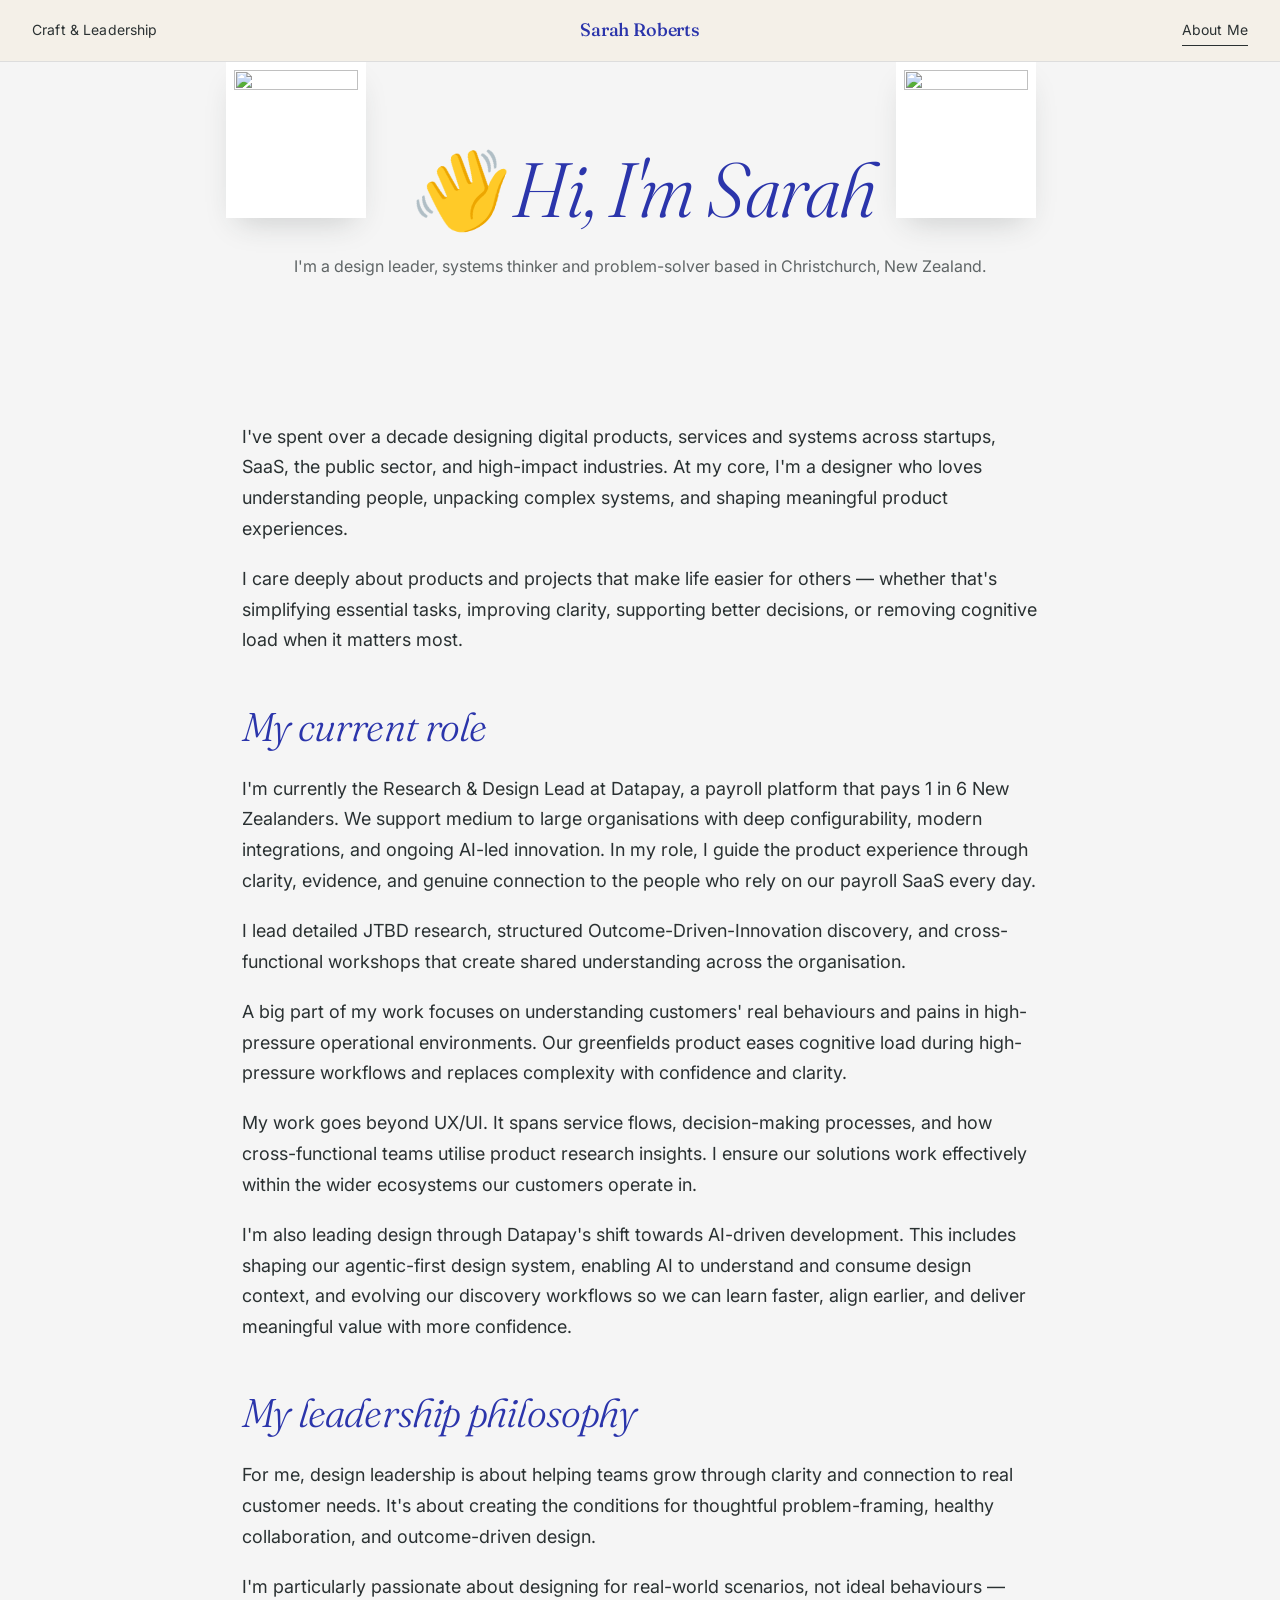
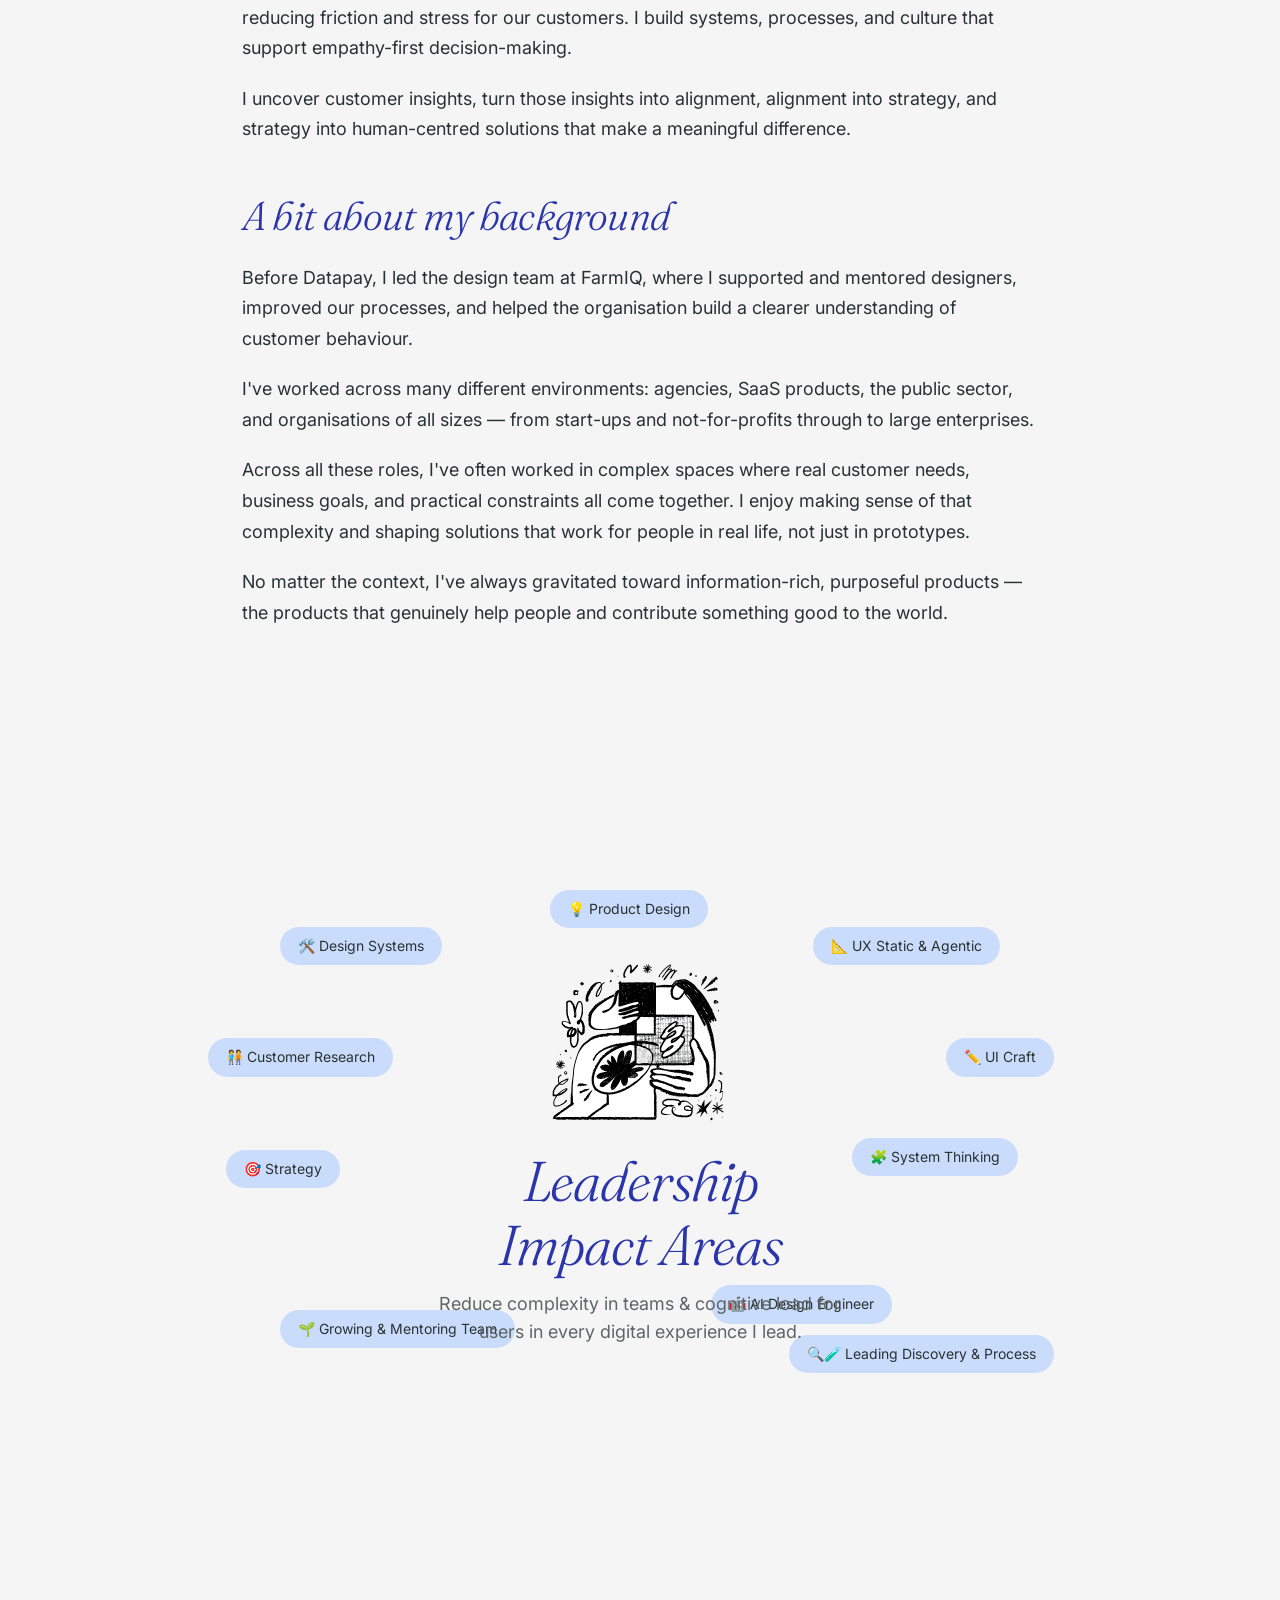
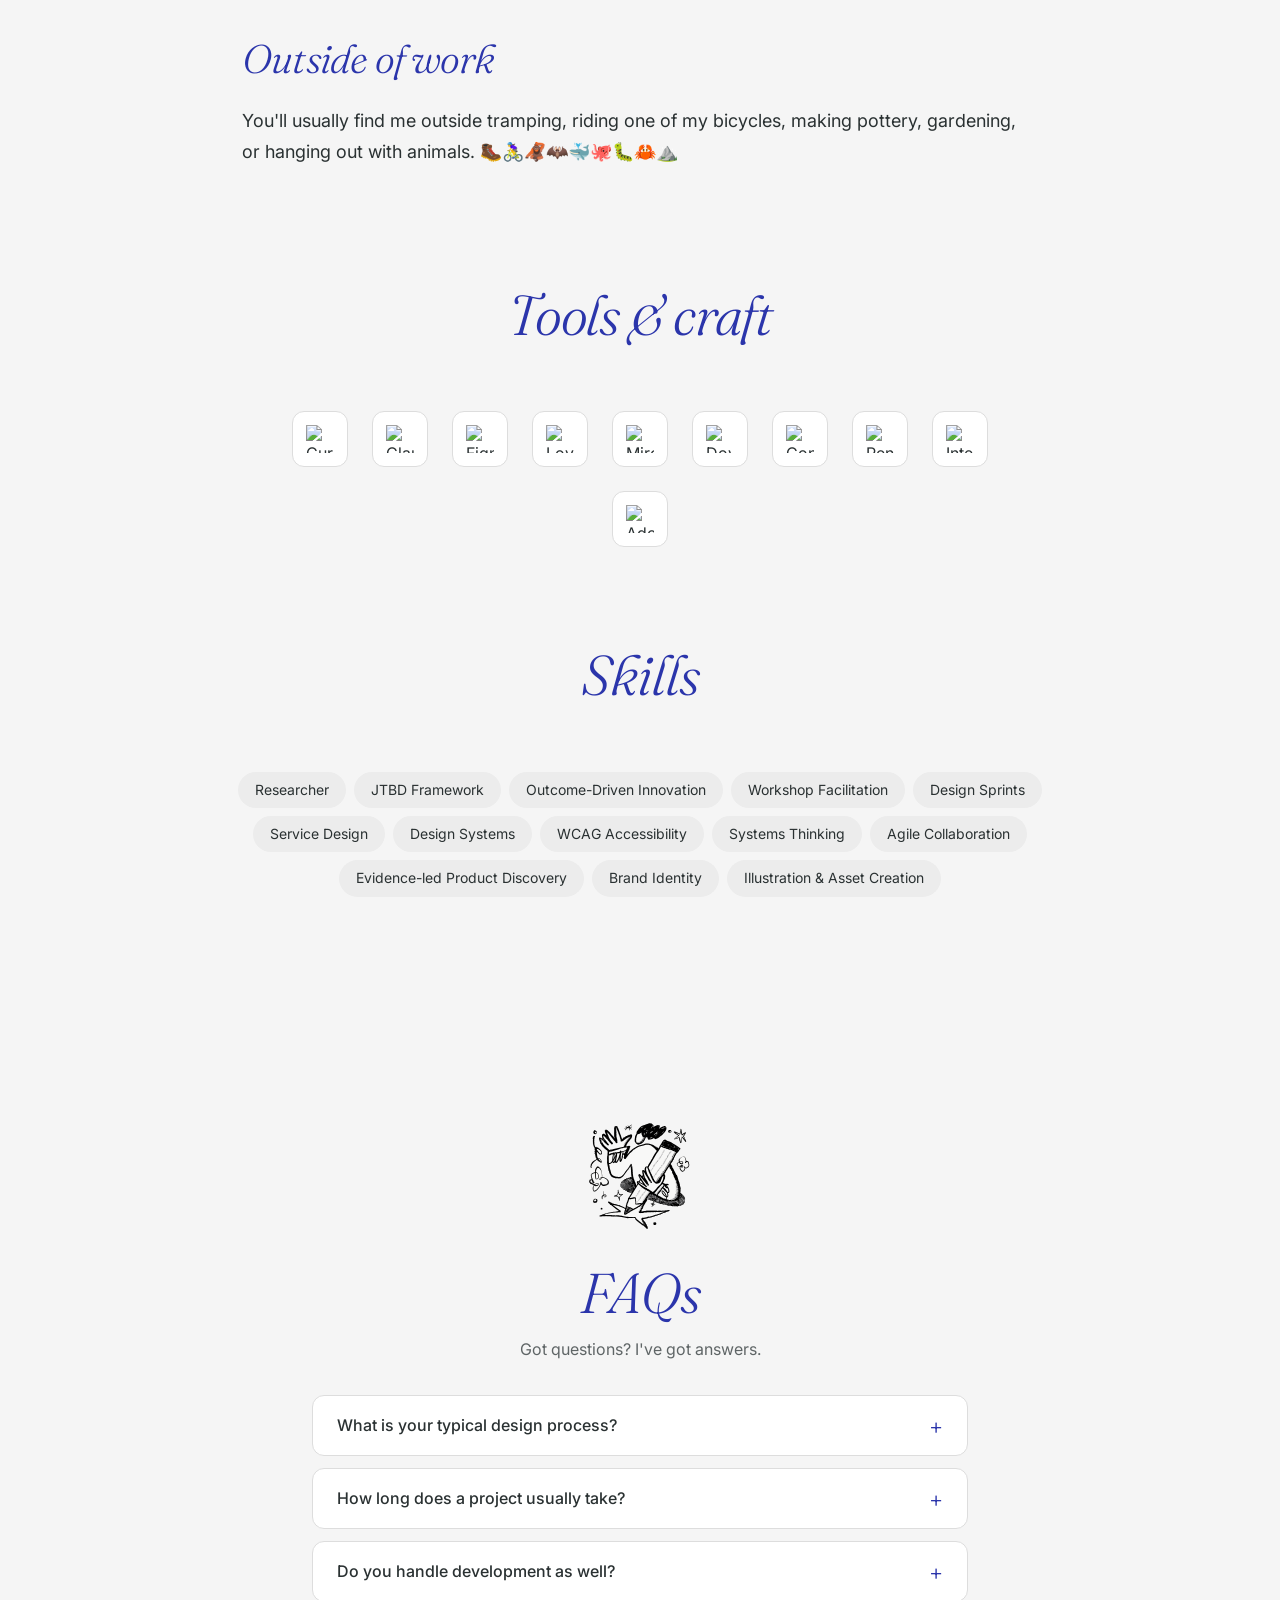
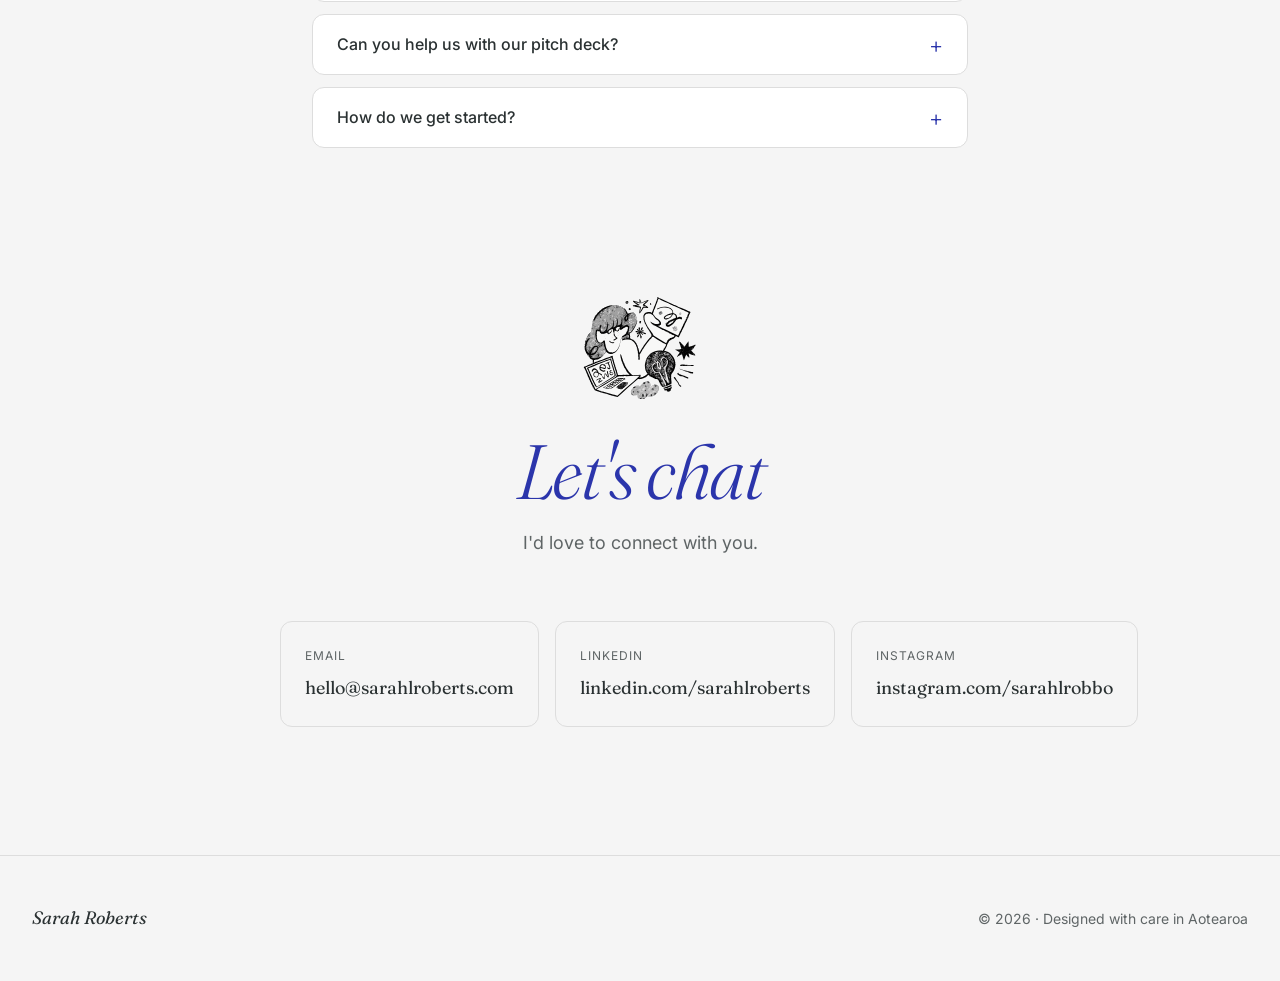
==== commit c8b927fe: "Website V2 on Pro claude" ====
--- a/about.html
+++ b/about.html
@@ -4,252 +4,291 @@
   <meta charset="UTF-8" />
   <meta name="viewport" content="width=device-width, initial-scale=1.0" />
   <title>About Me — Sarah Roberts</title>
-  <meta name="description" content="Design Lead turning insight into impact. Meet Sarah Roberts." />
-  <link rel="stylesheet" href="style.css" />
-  <style>
-    .fade-up {
-      opacity: 0;
-      transform: translateY(24px);
-      transition: opacity 0.6s ease, transform 0.6s ease;
-    }
-    .fade-up.in-view { opacity: 1; transform: translateY(0); }
-
-    .experience-list { margin-top: 40px; }
-    .experience-item {
-      display: grid;
-      grid-template-columns: 160px 1fr;
-      gap: 32px;
-      padding: 32px 0;
-      border-bottom: 1px solid var(--border);
-      align-items: start;
-    }
-    .experience-item:last-child { border-bottom: none; }
-    .experience-period { font-size: 0.825rem; color: var(--ink-muted); line-height: 1.5; padding-top: 3px; }
-    .experience-role { font-family: var(--font-display); font-size: 1.1rem; font-weight: 500; margin-bottom: 6px; }
-    .experience-company { font-size: 0.875rem; color: var(--ink-muted); margin-bottom: 12px; }
-    .experience-desc { font-size: 0.9rem; color: var(--ink-soft); line-height: 1.7; }
-    @media (max-width: 600px) {
-      .experience-item { grid-template-columns: 1fr; gap: 8px; }
-    }
-  </style>
+  <meta name="description" content="Sarah Roberts — design leader, researcher, systems thinker and problem-solver based in Christchurch, New Zealand." />
+  <link rel="preconnect" href="https://fonts.googleapis.com">
+  <link rel="preconnect" href="https://fonts.gstatic.com" crossorigin>
+  <link href="https://fonts.googleapis.com/css2?family=Fraunces:ital,opsz,wght@0,9..144,300;0,9..144,400;0,9..144,500;1,9..144,300;1,9..144,400&family=Inter:wght@300;400;500;600&display=swap" rel="stylesheet">
+  <link rel="stylesheet" href="styles.css" />
 </head>
-<body class="page-fade">
-
-  <!-- NAV -->
+<body>
+
   <nav class="nav">
-    <div class="nav__links" style="order:-1">
-      <a href="projects.html">Craft &amp; Leadership</a>
-    </div>
-    <a href="index.html" class="nav__logo">Sarah Roberts</a>
-    <div class="nav__links">
-      <a href="about.html" style="color:var(--ink); font-weight:500">About Me</a>
-    </div>
-    <button class="nav__burger" aria-label="Open menu">
-      <span></span><span></span><span></span>
-    </button>
+    <div class="nav-inner">
+      <div class="nav-left">
+        <a href="projects.html" class="nav-link">Craft &amp; Leadership</a>
+      </div>
+      <a href="index.html" class="nav-logo">Sarah Roberts</a>
+      <div class="nav-right">
+        <a href="about.html" class="nav-link active">About Me</a>
+      </div>
+    </div>
   </nav>
-  <div class="nav-overlay">
-    <a href="projects.html">Craft &amp; Leadership</a>
-    <a href="index.html">Home</a>
-    <a href="about.html">About Me</a>
-  </div>
-
-  <!-- HERO -->
-  <section class="about-hero">
+
+  <!-- ========== ABOUT HERO — scattered polaroids around title ========== -->
+  <header class="about-hero-stage">
+    <!-- REPLACE: about hero polaroid 1 -->
+    <div class="about-hero-polaroid ah1 fade-in">
+      <img src="https://framerusercontent.com/images/peS3xlMBI5nrAInAViMhLPV75E.jpg?width=1800&height=1423" alt="" />
+    </div>
+    <!-- REPLACE: about hero polaroid 2 -->
+    <div class="about-hero-polaroid ah2 fade-in delay-1">
+      <img src="https://framerusercontent.com/images/GTwC3pibWEsTjab4hIEkLaVFfQ.jpg?width=1800&height=1552" alt="" />
+    </div>
+
+    <div class="about-hero-title-wrap">
+      <h1 class="project-title fade-in delay-2"><em>👋 Hi, I'm Sarah</em></h1>
+      <p class="project-meta fade-in delay-3">
+        I'm a design leader, systems thinker and problem-solver based in Christchurch, New Zealand.
+      </p>
+    </div>
+  </header>
+
+  <article class="about-body">
+    <p>
+      I've spent over a decade designing digital products, services and systems across startups, SaaS, the public sector, and high-impact industries. At my core, I'm a designer who loves understanding people, unpacking complex systems, and shaping meaningful product experiences.
+    </p>
+    <p>
+      I care deeply about products and projects that make life easier for others — whether that's simplifying essential tasks, improving clarity, supporting better decisions, or removing cognitive load when it matters most.
+    </p>
+
+    <h2>My current role</h2>
+    <p>
+      I'm currently the Research &amp; Design Lead at Datapay, a payroll platform that pays 1 in 6 New Zealanders. We support medium to large organisations with deep configurability, modern integrations, and ongoing AI-led innovation. In my role, I guide the product experience through clarity, evidence, and genuine connection to the people who rely on our payroll SaaS every day.
+    </p>
+    <p>
+      I lead detailed JTBD research, structured Outcome-Driven-Innovation discovery, and cross-functional workshops that create shared understanding across the organisation.
+    </p>
+    <p>
+      A big part of my work focuses on understanding customers' real behaviours and pains in high-pressure operational environments. Our greenfields product eases cognitive load during high-pressure workflows and replaces complexity with confidence and clarity.
+    </p>
+    <p>
+      My work goes beyond UX/UI. It spans service flows, decision-making processes, and how cross-functional teams utilise product research insights. I ensure our solutions work effectively within the wider ecosystems our customers operate in.
+    </p>
+    <p>
+      I'm also leading design through Datapay's shift towards AI-driven development. This includes shaping our agentic-first design system, enabling AI to understand and consume design context, and evolving our discovery workflows so we can learn faster, align earlier, and deliver meaningful value with more confidence.
+    </p>
+
+    <h2>My leadership philosophy</h2>
+    <p>
+      For me, design leadership is about helping teams grow through clarity and connection to real customer needs. It's about creating the conditions for thoughtful problem-framing, healthy collaboration, and outcome-driven design.
+    </p>
+    <p>
+      I'm particularly passionate about designing for real-world scenarios, not ideal behaviours — reducing friction and stress for our customers. I build systems, processes, and culture that support empathy-first decision-making.
+    </p>
+    <p>
+      I uncover customer insights, turn those insights into alignment, alignment into strategy, and strategy into human-centred solutions that make a meaningful difference.
+    </p>
+
+    <h2>A bit about my background</h2>
+    <p>
+      Before Datapay, I led the design team at FarmIQ, where I supported and mentored designers, improved our processes, and helped the organisation build a clearer understanding of customer behaviour.
+    </p>
+    <p>
+      I've worked across many different environments: agencies, SaaS products, the public sector, and organisations of all sizes — from start-ups and not-for-profits through to large enterprises.
+    </p>
+    <p>
+      Across all these roles, I've often worked in complex spaces where real customer needs, business goals, and practical constraints all come together. I enjoy making sense of that complexity and shaping solutions that work for people in real life, not just in prototypes.
+    </p>
+    <p>
+      No matter the context, I've always gravitated toward information-rich, purposeful products — the products that genuinely help people and contribute something good to the world.
+    </p>
+  </article>
+
+  <!-- ========== LEADERSHIP IMPACT AREAS ========== -->
+  <section class="impact-areas">
     <div class="container">
-      <div class="about-hero__inner">
-        <div>
-          <span class="label">Hello there 👋</span>
-          <h1 class="display-xl" style="margin-top:16px">I'm Sarah,<br><em style="color:var(--ink-muted)">Design Lead</em></h1>
-          <p class="body-lg" style="margin-top:24px; max-width:480px">
-            I help businesses transform customer problems into effective product experiences. I lead with strategy, AI tools, and a deep belief that great design solves real problems quickly — without endless revisions or designer egos.
+      <div class="impact-stage">
+        <span class="impact-label il1">💡 Product Design</span>
+        <span class="impact-label il2">📐 UX Static &amp; Agentic</span>
+        <span class="impact-label il3">✏️ UI Craft</span>
+        <span class="impact-label il4">🧩 System Thinking</span>
+        <span class="impact-label il5">🤖 AI Design Engineer</span>
+        <span class="impact-label il6">🔍🧪 Leading Discovery &amp; Process</span>
+        <span class="impact-label il7">🌱 Growing &amp; Mentoring Team</span>
+        <span class="impact-label il8">🎯 Strategy</span>
+        <span class="impact-label il9">🧑‍🤝‍🧑 Customer Research</span>
+        <span class="impact-label il10">🛠️ Design Systems</span>
+
+        <div class="impact-center">
+          <img src="images/Illustration-LeadershipImpactAreas.svg" alt="" class="impact-illustration" />
+          <h2 class="section-title"><em>Leadership<br />Impact Areas</em></h2>
+          <p class="section-sub">
+            Reduce complexity in teams &amp; cognitive load for users in every digital experience I lead.
           </p>
-          <div style="margin-top:36px;display:flex;gap:16px;flex-wrap:wrap">
-            <a href="mailto:hello@sarahlroberts.com" class="btn btn--dark">Say hello →</a>
-            <a href="projects.html" class="btn btn--outline">View my work</a>
-          </div>
-        </div>
-
-        <!-- REPLACE: about page hero portrait image -->
-        <div class="about-hero__image">
-          <img src="https://framerusercontent.com/images/uXXQiOOSxOoRGq04OocV8FTU94.png" alt="Sarah Roberts" loading="eager" />
-        </div>
-      </div>
-    </div>
-  </section>
-
-  <div class="divider"></div>
-
-  <!-- BIO -->
-  <section class="about-section section">
-    <div class="container">
-      <div style="display:grid;grid-template-columns:1fr 1fr;gap:80px;align-items:start">
-        <div class="fade-up">
-          <span class="label">Background</span>
-          <h2 class="display-md" style="margin-top:12px;margin-bottom:28px">The story so far</h2>
-          <p class="body-lg" style="margin-bottom:18px">
-            I'm a Design Lead based in New Zealand with experience spanning payroll tech, agri-tech, and fast-growing SaaS companies. My work sits at the intersection of research, strategy, and hands-on craft.
-          </p>
-          <p style="color:var(--ink-soft);line-height:1.8;margin-bottom:18px">
-            At Datapay — a payroll platform serving 1 in 6 New Zealanders — I lead a team of three product designers, driving JTBD-led discovery that connects customer insight to confident roadmap decisions. I introduced Outcome-Driven Innovation and AI-accelerated prototyping to our discovery process.
-          </p>
-          <p style="color:var(--ink-soft);line-height:1.8;margin-bottom:18px">
-            Before that, at FarmIQ, I led the redesign of an offline-first mobile app and built the design team operating system — including the design system, customer understanding framework, and team charter — from the ground up.
-          </p>
-          <p style="color:var(--ink-soft);line-height:1.8">
-            When I'm not behind my desk, you'll find me outdoors: tramping, running, riding my bike, or creating something with my hands.
-          </p>
-          <div style="font-size:1.4rem;letter-spacing:4px;margin-top:24px">🥾🚴‍♀️🦧🦇🐳⛰️</div>
-        </div>
-
-        <div>
-          <div class="bio-images">
-            <!-- REPLACE: about page lifestyle images -->
-            <div class="bio-img bio-img--main">
-              <img src="https://framerusercontent.com/images/x2dtfyxD69bGOZTSgF1a7HywQa4.png" alt="In a hut" loading="lazy" />
-              <span class="bio-img__caption">In a hut</span>
-            </div>
-            <div class="bio-img bio-img--sm">
-              <img src="https://framerusercontent.com/images/doEGFFP67jQoDOksaPnan3VNPA.png" alt="In the mountains" loading="lazy" />
-              <span class="bio-img__caption">In the mountains</span>
-            </div>
-            <div class="bio-img bio-img--sm">
-              <img src="https://framerusercontent.com/images/uXXQiOOSxOoRGq04OocV8FTU94.png" alt="Me looking fancy" loading="lazy" />
-              <span class="bio-img__caption">Hi! 👋</span>
-            </div>
-          </div>
-        </div>
-      </div>
-    </div>
-  </section>
-
-  <!-- VALUES -->
-  <section class="about-section about-section--alt section">
-    <div class="container fade-up">
-      <span class="label">Philosophy</span>
-      <h2 class="display-md" style="margin-top:12px;margin-bottom:8px">How I lead &amp; design</h2>
-      <p style="color:var(--ink-muted);max-width:480px;margin-bottom:40px">The principles I keep coming back to, again and again.</p>
-
-      <div class="values-grid">
-        <div class="value-card">
-          <div class="value-card__icon">🎯</div>
-          <h3 class="value-card__title">Clarity over complexity</h3>
-          <p class="value-card__text">The best design reduces cognitive load. For users and for teams. I make the problem, the principles, and the decision criteria unambiguous before anything else.</p>
-        </div>
-        <div class="value-card">
-          <div class="value-card__icon">🧭</div>
-          <h3 class="value-card__title">Evidence, not opinions</h3>
-          <p class="value-card__text">I use Jobs-To-Be-Done and Outcome-Driven Innovation to move from idea-led planning to opportunity-led discovery. Know what to build, why, and in what order.</p>
-        </div>
-        <div class="value-card">
-          <div class="value-card__icon">🤖</div>
-          <h3 class="value-card__title">AI as a multiplier</h3>
-          <p class="value-card__text">AI doesn't replace designers who think strategically — it sorts them. I model AI-first workflows openly and coach teams through the shift with honesty, not hype.</p>
-        </div>
-        <div class="value-card">
-          <div class="value-card__icon">🧱</div>
-          <h3 class="value-card__title">Systems over one-offs</h3>
-          <p class="value-card__text">Great outcomes should be repeatable. Charters, rituals, design systems, and contribution models mean teams can move fast without losing guardrails.</p>
-        </div>
-        <div class="value-card">
-          <div class="value-card__icon">🌱</div>
-          <h3 class="value-card__title">Grow people</h3>
-          <p class="value-card__text">I build psychological safety and shared expectations so teams thrive together. I share my own uncertainty and learning curve, rather than presenting false confidence.</p>
-        </div>
-        <div class="value-card">
-          <div class="value-card__icon">🚢</div>
-          <h3 class="value-card__title">Ship, then learn</h3>
-          <p class="value-card__text">I believe in releasing real value, measuring it honestly, and iterating. De-risk with speed, not more planning — then use customer feedback to shape what's next.</p>
-        </div>
-      </div>
-    </div>
-  </section>
-
-  <!-- EXPERIENCE -->
-  <section class="about-section section">
-    <div class="container fade-up">
-      <span class="label">Experience</span>
-      <h2 class="display-md" style="margin-top:12px">Where I've worked</h2>
-
-      <div class="experience-list">
-        <div class="experience-item">
-          <span class="experience-period">2024 – Present</span>
-          <div>
-            <div class="experience-role">Research &amp; Design Lead</div>
-            <div class="experience-company">Datapay · Payroll SaaS · New Zealand</div>
-            <p class="experience-desc">Leading three product designers on a greenfield SaaS experience for a platform serving 1 in 6 New Zealanders. Driving JTBD-led discovery, ODI frameworks, AI-accelerated prototyping, and Customer Advisory Board validation.</p>
-          </div>
-        </div>
-        <div class="experience-item">
-          <span class="experience-period">2022 – 2024</span>
-          <div>
-            <div class="experience-role">Lead Product Designer</div>
-            <div class="experience-company">FarmIQ · Agri-tech SaaS · New Zealand</div>
-            <p class="experience-desc">Led redesign of mobile and web farm management platform. Built design team operating system including charter, design system, JTBD customer model, and in-product feedback loops. IQ app stickiness grew 17.45% YOY.</p>
-          </div>
-        </div>
-      </div>
-    </div>
-  </section>
-
-  <!-- SKILLS -->
-  <section class="skills-section">
-    <div class="container">
-      <div class="skills-inner">
-        <div>
-          <span class="label">Capabilities</span>
-          <h2 class="display-md skills-title" style="margin-top:12px">What I bring to the table</h2>
-        </div>
-        <div class="skills-list">
-          <span class="skill-pill">🤖 AI Design Engineer</span>
-          <span class="skill-pill">🧩 System Thinking</span>
-          <span class="skill-pill">🙋‍♀️ Leading Discovery &amp; Process</span>
-          <span class="skill-pill">🎨 UI Craft</span>
-          <span class="skill-pill">✨ Product Design</span>
-          <span class="skill-pill">👤 UX Static &amp; Agentic</span>
-          <span class="skill-pill">💬 Customer Research</span>
-          <span class="skill-pill">🧭 Strategy</span>
-          <span class="skill-pill">✨ Growing &amp; Mentoring Teams</span>
-          <span class="skill-pill">🧱 Design Systems</span>
-          <span class="skill-pill">📊 Outcome-Driven Innovation</span>
-          <span class="skill-pill">🔭 Jobs-To-Be-Done</span>
-          <span class="skill-pill">🗂 Design Team Charters</span>
-          <span class="skill-pill">⚡ Rapid AI Prototyping</span>
-        </div>
-      </div>
-    </div>
-  </section>
-
-  <!-- CONTACT -->
-  <section class="contact-section">
-    <div class="container">
-      <div class="contact-inner">
-        <span class="label" style="margin-bottom:16px;display:block">Get in touch</span>
-        <h2 class="display-md contact-title">Let's chat</h2>
-        <p class="contact-subtitle">I'd love to connect with you!</p>
-        <div class="contact-links">
-          <a href="mailto:hello@sarahlroberts.com" class="contact-link">
-            <span class="contact-link__label">Email</span>
-            <span class="contact-link__value">hello@sarahlroberts.com</span>
-          </a>
-          <a href="https://www.linkedin.com/in/sarah-roberts-6777a91a5/" target="_blank" rel="noopener" class="contact-link">
-            <span class="contact-link__label">LinkedIn</span>
-            <span class="contact-link__value">linkedin.com/sarahroberts</span>
-          </a>
-          <a href="https://www.instagram.com/sarahlrobbo" target="_blank" rel="noopener" class="contact-link">
-            <span class="contact-link__label">Instagram</span>
-            <span class="contact-link__value">@sarahlrobbo</span>
-          </a>
-        </div>
-      </div>
+        </div>
+      </div>
+    </div>
+  </section>
+
+  <!-- ========== OUTSIDE OF WORK ========== -->
+  <section class="about-body" style="padding-top: var(--space-6);">
+    <h2>Outside of work</h2>
+    <p>
+      You'll usually find me outside tramping, riding one of my bicycles, making pottery, gardening, or hanging out with animals. 🥾🚴‍♀️🦧🦇🐳🐙🐛🦀⛰️
+    </p>
+  </section>
+
+  <!-- ========== TOOLS & CRAFT — icon row with hover tooltips ========== -->
+  <section class="container" style="padding-bottom: var(--space-7);">
+    <div class="section-heading">
+      <h2 class="section-title"><em>Tools &amp; craft</em></h2>
+    </div>
+
+    <div class="tools-row">
+      <div class="tool-item" data-tooltip="Cursor — AI-powered coding for rapid prototyping with Claude">
+        <img src="https://www.cursor.com/favicon.ico" alt="Cursor" />
+      </div>
+      <div class="tool-item" data-tooltip="Claude — AI collaborator for research synthesis, writing, and JTBD work">
+        <img src="https://claude.ai/favicon.ico" alt="Claude" />
+      </div>
+      <div class="tool-item" data-tooltip="Figma &amp; FigJam — design, prototyping, and workshop facilitation">
+        <img src="https://static.figma.com/app/icon/1/favicon.svg" alt="Figma" />
+      </div>
+      <div class="tool-item" data-tooltip="Lovable — AI app builder for quick concept validation">
+        <img src="https://lovable.dev/favicon.ico" alt="Lovable" />
+      </div>
+      <div class="tool-item" data-tooltip="Miro — collaborative whiteboarding and cross-functional workshops">
+        <img src="https://miro.com/favicon.ico" alt="Miro" />
+      </div>
+      <div class="tool-item" data-tooltip="Dovetail — research repository and synthesis">
+        <img src="https://dovetail.com/favicon.ico" alt="Dovetail" />
+      </div>
+      <div class="tool-item" data-tooltip="Confluence — documentation and knowledge sharing">
+        <img src="https://www.atlassian.com/favicon.ico" alt="Confluence" />
+      </div>
+      <div class="tool-item" data-tooltip="Pendo — product analytics and in-product feedback">
+        <img src="https://www.pendo.io/favicon.ico" alt="Pendo" />
+      </div>
+      <div class="tool-item" data-tooltip="Intercom — customer messaging and in-app feedback">
+        <img src="https://www.intercom.com/favicon.ico" alt="Intercom" />
+      </div>
+      <div class="tool-item" data-tooltip="Adobe Suite — illustration, asset creation, brand identity">
+        <img src="https://www.adobe.com/favicon.ico" alt="Adobe" />
+      </div>
+    </div>
+  </section>
+
+  <!-- ========== SKILLS — pill tags ========== -->
+  <section class="container" style="padding-bottom: var(--space-9); text-align: center;">
+    <div class="section-heading">
+      <h2 class="section-title"><em>Skills</em></h2>
+    </div>
+
+    <ul class="skills-pills">
+      <li>Researcher</li>
+      <li>JTBD Framework</li>
+      <li>Outcome-Driven Innovation</li>
+      <li>Workshop Facilitation</li>
+      <li>Design Sprints</li>
+      <li>Service Design</li>
+      <li>Design Systems</li>
+      <li>WCAG Accessibility</li>
+      <li>Systems Thinking</li>
+      <li>Agile Collaboration</li>
+      <li>Evidence-led Product Discovery</li>
+      <li>Brand Identity</li>
+      <li>Illustration &amp; Asset Creation</li>
+    </ul>
+  </section>
+
+  <!-- ========== FAQs ========== -->
+  <section class="faqs-section">
+    <div class="section-illustration">
+      <img src="images/Illustration-FAQs.svg" alt="" />
+    </div>
+    <h2 class="faqs-title"><em>FAQs</em></h2>
+    <p class="faqs-sub">Got questions? I've got answers.</p>
+
+    <div class="faq-list">
+      <div class="faq-item">
+        <button class="faq-question">What is your typical design process?</button>
+        <div class="faq-answer">
+          <div class="faq-answer-inner">
+            I start with understanding — grounding every project in real customer needs through research, Jobs-to-Be-Done framing, and stakeholder conversations. From there I move into opportunity scoring (Outcome-Driven Innovation) to prioritise, then rapid concept exploration using AI tools to test multiple directions. Validation happens continuously through customer advisory boards or in-product feedback before we commit to build. My process is less linear and more a decision system — built to de-risk the right bets quickly.
+          </div>
+        </div>
+      </div>
+
+      <div class="faq-item">
+        <button class="faq-question">How long does a project usually take?</button>
+        <div class="faq-answer">
+          <div class="faq-answer-inner">
+            It depends on scope and complexity. Discovery and framing for a new product area typically runs 4–6 weeks. A focused feature or flow can be 2–4 weeks end to end. Deeper strategic work — operating systems, design practice, cross-platform design systems — is usually a multi-quarter engagement. I'll always give you a clear estimate up front once I understand the goal.
+          </div>
+        </div>
+      </div>
+
+      <div class="faq-item">
+        <button class="faq-question">Do you handle development as well?</button>
+        <div class="faq-answer">
+          <div class="faq-answer-inner">
+            I'm a designer first, but I work fluently with engineering and use AI tools like Cursor and Claude Code to prototype in live code. For production development, I partner with engineering teams — either your in-house team or a trusted collaborator. I can scope, review, and guide the build, but I don't take on full-stack development engagements.
+          </div>
+        </div>
+      </div>
+
+      <div class="faq-item">
+        <button class="faq-question">Can you help us with our pitch deck?</button>
+        <div class="faq-answer">
+          <div class="faq-answer-inner">
+            Yes — I've shaped investor and internal decks throughout my career, translating strategy and research into a clear narrative. I can help you frame the problem, structure the story, and design visuals that reinforce your positioning. This works best when it's connected to a broader product or research engagement, but happy to discuss one-off projects too.
+          </div>
+        </div>
+      </div>
+
+      <div class="faq-item">
+        <button class="faq-question">How do we get started?</button>
+        <div class="faq-answer">
+          <div class="faq-answer-inner">
+            Send me an email at <a href="mailto:hello@sarahlroberts.com">hello@sarahlroberts.com</a> with a quick intro to what you're working on and where you'd like help. I'll reply to set up an intro call — no cost, no commitment — to understand whether I'm the right fit. From there I'll put together a proposal with scope, timeline, and pricing.
+          </div>
+        </div>
+      </div>
+    </div>
+  </section>
+
+  <!-- ========== LET'S CHAT ========== -->
+  <section class="contact container">
+    <div class="section-illustration">
+      <img src="images/Illustration-LetsChat.svg" alt="" />
+    </div>
+    <h2 class="contact-title"><em>Let's chat</em></h2>
+    <p class="contact-sub">I'd love to connect with you.</p>
+
+    <div class="contact-links">
+      <a href="mailto:hello@sarahlroberts.com" class="contact-link">
+        <span class="contact-link-label">Email</span>
+        <span class="contact-link-value">hello@sarahlroberts.com</span>
+      </a>
+      <a href="https://www.linkedin.com/in/sarahlroberts-christchurch/" class="contact-link" target="_blank" rel="noopener">
+        <span class="contact-link-label">LinkedIn</span>
+        <span class="contact-link-value">linkedin.com/sarahlroberts</span>
+      </a>
+      <a href="https://www.instagram.com/sarahlrobbo/" class="contact-link" target="_blank" rel="noopener">
+        <span class="contact-link-label">Instagram</span>
+        <span class="contact-link-value">instagram.com/sarahlrobbo</span>
+      </a>
     </div>
   </section>
 
   <footer class="footer">
-    <a href="index.html" class="footer__logo">Sarah Roberts</a>
-    <p class="footer__copy">© 2026 Sarah Roberts. All rights reserved.</p>
+    <div class="footer-inner">
+      <span class="footer-brand"><em>Sarah Roberts</em></span>
+      <span>© 2026 · Designed with care in Aotearoa</span>
+    </div>
   </footer>
 
-  <script src="main.js"></script>
+  <script>
+    // FAQ accordion
+    document.querySelectorAll('.faq-question').forEach(q => {
+      q.addEventListener('click', () => {
+        const item = q.closest('.faq-item');
+        const isOpen = item.getAttribute('data-open') === 'true';
+        document.querySelectorAll('.faq-item').forEach(i => i.removeAttribute('data-open'));
+        if (!isOpen) item.setAttribute('data-open', 'true');
+      });
+    });
+  </script>
+
 </body>
 </html>
--- a/styles.css
+++ b/styles.css
@@ -0,0 +1,1676 @@
+/* ============================================
+   Sarah Roberts Portfolio — Shared Styles
+   Design: Clean, minimal, editorial
+   Based on the Framer Artemis template
+   ============================================ */
+
+/* ---------- Reset & Base ---------- */
+*,
+*::before,
+*::after {
+  box-sizing: border-box;
+  margin: 0;
+  padding: 0;
+}
+
+html {
+  scroll-behavior: smooth;
+  -webkit-text-size-adjust: 100%;
+}
+
+/* ---------- Design Tokens ---------- */
+:root {
+  /* Colour palette — off-white with indigo accents */
+  --color-bg: #F5F5F5;
+  --color-bg-alt: #ECECEC;
+  --color-text: #2A3132;
+  --color-text-muted: #5F6566;
+  --color-text-soft: #8A8F90;
+  --color-border: #DDDDDD;
+  --color-accent: #2B35AB;
+  --color-accent-hover: #1A26AB;
+  --color-accent-soft: #CADCFC;
+  --color-heading: #2B35AB;
+  --color-card: #ffffff;
+  --color-card-hover: #FAFAFA;
+
+  /* Typography */
+  --font-display: 'Fraunces', 'Times New Roman', Georgia, serif;
+  --font-body: 'Inter', -apple-system, BlinkMacSystemFont, 'Segoe UI', sans-serif;
+
+  /* Type scale */
+  --text-xs: 0.75rem;
+  --text-sm: 0.875rem;
+  --text-base: 1rem;
+  --text-lg: 1.125rem;
+  --text-xl: 1.375rem;
+  --text-2xl: 1.75rem;
+  --text-3xl: 2.5rem;
+  --text-4xl: 3.5rem;
+  --text-5xl: 5rem;
+  --text-hero: clamp(3rem, 8vw, 7rem);
+
+  /* Spacing */
+  --space-1: 0.25rem;
+  --space-2: 0.5rem;
+  --space-3: 0.75rem;
+  --space-4: 1rem;
+  --space-5: 1.5rem;
+  --space-6: 2rem;
+  --space-7: 3rem;
+  --space-8: 4rem;
+  --space-9: 6rem;
+  --space-10: 8rem;
+
+  /* Layout */
+  --max-width: 1280px;
+  --max-width-content: 860px;
+  --radius-sm: 6px;
+  --radius-md: 12px;
+  --radius-lg: 20px;
+
+  /* Motion */
+  --ease: cubic-bezier(0.22, 1, 0.36, 1);
+}
+
+/* ---------- Typography ---------- */
+body {
+  font-family: var(--font-body);
+  font-size: var(--text-base);
+  line-height: 1.6;
+  color: var(--color-text);
+  background: var(--color-bg);
+  -webkit-font-smoothing: antialiased;
+  -moz-osx-font-smoothing: grayscale;
+  overflow-x: hidden;
+}
+
+h1, h2, h3, h4, h5, h6 {
+  font-family: var(--font-display);
+  font-weight: 400;
+  line-height: 1.1;
+  letter-spacing: -0.02em;
+  color: var(--color-text);
+}
+
+/* Indigo for italic display headings (hero, section titles, logo, contact) */
+.hero-title,
+.section-title,
+.contact-title,
+.project-title,
+.nav-logo,
+.footer-brand,
+.projects-listing-header h1,
+.project-body h2,
+.about-body h2 {
+  color: var(--color-heading);
+}
+
+h1 { font-size: var(--text-hero); }
+h2 { font-size: clamp(2rem, 4.5vw, var(--text-4xl)); line-height: 1.15; }
+h3 { font-size: var(--text-2xl); line-height: 1.2; }
+h4 { font-size: var(--text-xl); line-height: 1.3; }
+h5 { font-size: var(--text-lg); font-weight: 500; font-family: var(--font-body); letter-spacing: -0.01em; }
+h6 { font-size: var(--text-base); font-weight: 500; font-family: var(--font-body); letter-spacing: 0; }
+
+p {
+  margin-bottom: 1em;
+  color: var(--color-text-muted);
+}
+
+a {
+  color: inherit;
+  text-decoration: none;
+  transition: opacity 0.2s var(--ease);
+}
+
+a:hover {
+  opacity: 0.65;
+}
+
+img {
+  max-width: 100%;
+  height: auto;
+  display: block;
+}
+
+ul, ol {
+  padding-left: 1.25rem;
+}
+
+ul li, ol li {
+  color: var(--color-text-muted);
+  margin-bottom: 0.4em;
+}
+
+/* ---------- Layout Helpers ---------- */
+.container {
+  width: 100%;
+  max-width: var(--max-width);
+  margin: 0 auto;
+  padding: 0 var(--space-6);
+}
+
+.container-narrow {
+  width: 100%;
+  max-width: var(--max-width-content);
+  margin: 0 auto;
+  padding: 0 var(--space-6);
+}
+
+.section {
+  padding: var(--space-9) 0;
+}
+
+.section-sm {
+  padding: var(--space-7) 0;
+}
+
+.section-lg {
+  padding: var(--space-10) 0;
+}
+
+/* ---------- Navigation ---------- */
+.nav {
+  position: sticky;
+  top: 0;
+  z-index: 100;
+  background: rgba(244, 239, 230, 0.85);
+  backdrop-filter: blur(12px);
+  -webkit-backdrop-filter: blur(12px);
+  border-bottom: 1px solid var(--color-border);
+}
+
+.nav-inner {
+  max-width: var(--max-width);
+  margin: 0 auto;
+  padding: var(--space-4) var(--space-6);
+  display: grid;
+  grid-template-columns: 1fr auto 1fr;
+  align-items: center;
+  gap: var(--space-5);
+}
+
+.nav-left {
+  display: flex;
+  justify-content: flex-start;
+}
+
+.nav-logo {
+  font-family: var(--font-display);
+  font-size: var(--text-lg);
+  font-weight: 500;
+  letter-spacing: -0.01em;
+  justify-self: center;
+}
+
+.nav-right {
+  display: flex;
+  justify-content: flex-end;
+}
+
+.nav-link {
+  font-size: var(--text-sm);
+  font-weight: 400;
+  letter-spacing: 0.01em;
+  color: var(--color-text);
+  position: relative;
+}
+
+.nav-link::after {
+  content: '';
+  position: absolute;
+  left: 0;
+  bottom: -4px;
+  width: 0;
+  height: 1px;
+  background: var(--color-text);
+  transition: width 0.3s var(--ease);
+}
+
+.nav-link:hover::after,
+.nav-link.active::after {
+  width: 100%;
+}
+
+.nav-link:hover {
+  opacity: 1;
+}
+
+/* ---------- Hero ---------- */
+.hero {
+  padding: var(--space-9) 0 var(--space-8);
+  text-align: center;
+  position: relative;
+}
+
+/* Scattered polaroid hero */
+.hero-polaroid-stage {
+  position: relative;
+  max-width: 1100px;
+  margin: 0 auto;
+  padding: var(--space-8) var(--space-6) var(--space-7);
+  min-height: 620px;
+  display: flex;
+  flex-direction: column;
+  align-items: center;
+  justify-content: center;
+}
+
+.hero-polaroid {
+  position: absolute;
+  width: 180px;
+  background: #fff;
+  padding: 10px 10px 14px;
+  box-shadow:
+    0 18px 40px -18px rgba(42, 49, 50, 0.25),
+    0 4px 10px -4px rgba(42, 49, 50, 0.12);
+  z-index: 1;
+  transition: transform 0.5s var(--ease);
+}
+
+.hero-polaroid img {
+  width: 100%;
+  aspect-ratio: 1 / 1.1;
+  object-fit: cover;
+  display: block;
+}
+
+.hero-polaroid:hover {
+  transform: rotate(0deg) scale(1.05) !important;
+  z-index: 2;
+}
+
+/* Individual polaroid positions & rotations */
+.hero-polaroid.p1 { top: 0; left: 4%; transform: rotate(-8deg); }
+.hero-polaroid.p2 { top: 3%; right: 6%; transform: rotate(9deg); }
+.hero-polaroid.p3 { top: 55%; left: 2%; transform: rotate(7deg); width: 170px; }
+.hero-polaroid.p4 { top: 50%; right: 4%; transform: rotate(-6deg); width: 175px; }
+
+.hero-polaroid-content {
+  position: relative;
+  z-index: 3;
+  max-width: 640px;
+}
+
+.hero-eyebrow {
+  display: inline-block;
+  font-size: var(--text-sm);
+  color: var(--color-text-muted);
+  letter-spacing: 0.1em;
+  text-transform: uppercase;
+  margin-bottom: var(--space-5);
+}
+
+.hero-title {
+  font-size: var(--text-hero);
+  line-height: 0.95;
+  letter-spacing: -0.03em;
+  margin-bottom: var(--space-5);
+  font-style: italic;
+  font-weight: 300;
+}
+
+.hero-title .not-italic {
+  font-style: normal;
+}
+
+.hero-subtitle {
+  font-size: var(--text-lg);
+  color: var(--color-text-muted);
+  max-width: 640px;
+  margin: 0 auto var(--space-6);
+  line-height: 1.5;
+}
+
+.hero-cta {
+  display: inline-flex;
+  align-items: center;
+  gap: var(--space-2);
+  padding: var(--space-3) var(--space-6);
+  background: var(--color-accent);
+  color: #fff;
+  border-radius: 999px;
+  font-size: var(--text-sm);
+  letter-spacing: 0.02em;
+  transition: transform 0.2s var(--ease), background 0.2s var(--ease);
+}
+
+.hero-cta:hover {
+  transform: translateY(-2px);
+  opacity: 1;
+  background: var(--color-accent-hover);
+}
+
+.hero-cta::after {
+  content: '→';
+  font-size: 1.1em;
+}
+
+/* ---------- Hero image strip (homepage) ---------- */
+.hero-strip {
+  display: grid;
+  grid-template-columns: repeat(4, 1fr);
+  gap: var(--space-4);
+  margin-top: var(--space-7);
+}
+
+.hero-strip-img {
+  aspect-ratio: 4 / 5;
+  overflow: hidden;
+  border-radius: var(--radius-md);
+  background: var(--color-bg-alt);
+}
+
+.hero-strip-img:nth-child(even) {
+  margin-top: var(--space-7);
+}
+
+.hero-strip-img img {
+  width: 100%;
+  height: 100%;
+  object-fit: cover;
+  transition: transform 0.6s var(--ease);
+}
+
+.hero-strip-img:hover img {
+  transform: scale(1.03);
+}
+
+/* ---------- Marquee ---------- */
+.marquee {
+  padding: var(--space-6) 0;
+  border-top: 1px solid var(--color-border);
+  border-bottom: 1px solid var(--color-border);
+  overflow: hidden;
+  background: var(--color-bg);
+}
+
+.marquee-track {
+  display: flex;
+  gap: var(--space-7);
+  animation: marquee 40s linear infinite;
+  white-space: nowrap;
+  width: max-content;
+}
+
+.marquee-item {
+  font-family: var(--font-display);
+  font-size: var(--text-2xl);
+  font-style: italic;
+  font-weight: 300;
+  color: var(--color-text);
+  padding-right: var(--space-7);
+  position: relative;
+}
+
+.marquee-item::after {
+  content: '✦';
+  position: absolute;
+  right: 0;
+  top: 50%;
+  transform: translateY(-50%);
+  font-size: 0.6em;
+  color: var(--color-text-soft);
+  font-style: normal;
+}
+
+@keyframes marquee {
+  from { transform: translateX(0); }
+  to { transform: translateX(-50%); }
+}
+
+/* ---------- Section Heading ---------- */
+.section-heading {
+  text-align: center;
+  margin-bottom: var(--space-8);
+}
+
+.section-label {
+  display: inline-block;
+  font-size: var(--text-sm);
+  color: var(--color-text-muted);
+  letter-spacing: 0.08em;
+  text-transform: uppercase;
+  margin-bottom: var(--space-3);
+}
+
+.section-title {
+  font-size: clamp(2rem, 4.5vw, var(--text-4xl));
+  line-height: 1.15;
+  margin-bottom: var(--space-3);
+  font-style: italic;
+  font-weight: 300;
+}
+
+.section-sub {
+  font-size: var(--text-lg);
+  color: var(--color-text-muted);
+  max-width: 620px;
+  margin: 0 auto;
+}
+
+/* ---------- Sneak Peek Gallery ---------- */
+.sneak-peek {
+  padding: var(--space-8) 0;
+  overflow: hidden;
+}
+
+.sneak-grid {
+  display: grid;
+  grid-template-columns: repeat(12, 1fr);
+  grid-auto-rows: 140px;
+  gap: var(--space-4);
+  margin-top: var(--space-7);
+}
+
+.sneak-item {
+  border-radius: var(--radius-md);
+  overflow: hidden;
+  background: var(--color-bg-alt);
+  transition: transform 0.4s var(--ease);
+}
+
+.sneak-item:hover {
+  transform: translateY(-4px);
+}
+
+.sneak-item img {
+  width: 100%;
+  height: 100%;
+  object-fit: cover;
+}
+
+/* Staggered masonry-ish placements */
+.sneak-item.s1 { grid-column: span 3; grid-row: span 3; }
+.sneak-item.s2 { grid-column: span 4; grid-row: span 2; }
+.sneak-item.s3 { grid-column: span 2; grid-row: span 2; }
+.sneak-item.s4 { grid-column: span 3; grid-row: span 2; }
+.sneak-item.s5 { grid-column: span 3; grid-row: span 2; }
+.sneak-item.s6 { grid-column: span 3; grid-row: span 3; }
+.sneak-item.s7 { grid-column: span 3; grid-row: span 2; }
+
+/* ---------- Project Cards Grid ---------- */
+.projects-grid {
+  display: grid;
+  grid-template-columns: repeat(2, 1fr);
+  gap: var(--space-7) var(--space-6);
+  margin-top: var(--space-8);
+}
+
+/* Vertical, no-card style — matches Framer design */
+.project-card {
+  background: transparent;
+  border-radius: 0;
+  overflow: visible;
+  transition: transform 0.4s var(--ease);
+  display: flex;
+  flex-direction: column;
+  border: none;
+  padding: 0;
+}
+
+.project-card:hover {
+  opacity: 1;
+  transform: translateY(-4px);
+  box-shadow: none;
+}
+
+.project-card-img {
+  aspect-ratio: 16 / 10;
+  overflow: hidden;
+  background: var(--color-bg-alt);
+  border-radius: var(--radius-md);
+  margin-bottom: var(--space-5);
+}
+
+.project-card-img img {
+  width: 100%;
+  height: 100%;
+  object-fit: cover;
+  transition: transform 0.6s var(--ease);
+}
+
+.project-card:hover .project-card-img img {
+  transform: scale(1.04);
+}
+
+.project-card-body {
+  padding: 0;
+  flex: 1;
+  display: flex;
+  flex-direction: column;
+  gap: var(--space-3);
+}
+
+.project-card-title {
+  font-family: var(--font-display);
+  font-size: var(--text-2xl);
+  font-weight: 400;
+  line-height: 1.2;
+  letter-spacing: -0.01em;
+  color: var(--color-text);
+  font-style: normal;
+}
+
+.project-card-desc {
+  font-size: var(--text-base);
+  color: var(--color-text-muted);
+  line-height: 1.55;
+}
+
+/* Tag pills at bottom (dark filled) */
+.project-card-tags {
+  display: flex;
+  flex-wrap: wrap;
+  gap: var(--space-2);
+  margin-top: var(--space-3);
+}
+
+.project-card-tags .tag {
+  display: inline-block;
+  padding: 6px 14px;
+  background: var(--color-text);
+  color: #fff;
+  border-radius: 999px;
+  font-size: var(--text-xs);
+  letter-spacing: 0.02em;
+}
+
+/* Removed — card link moved out with new design */
+.project-card-link { display: none; }
+
+/* ---------- Filter pills ---------- */
+.filter-pills {
+  display: flex;
+  flex-wrap: wrap;
+  justify-content: center;
+  gap: var(--space-2);
+  margin: var(--space-6) auto var(--space-8);
+  list-style: none;
+  padding: 0;
+}
+
+.filter-pill {
+  padding: 8px 18px;
+  background: transparent;
+  border: 1px solid var(--color-border);
+  border-radius: 999px;
+  font-size: var(--text-sm);
+  color: var(--color-text);
+  cursor: pointer;
+  transition: background 0.2s var(--ease), color 0.2s var(--ease), border-color 0.2s var(--ease);
+  font-family: var(--font-body);
+}
+
+.filter-pill:hover {
+  background: var(--color-bg-alt);
+}
+
+.filter-pill.active {
+  background: var(--color-text);
+  color: #fff;
+  border-color: var(--color-text);
+}
+
+.project-card[data-hidden="true"] {
+  display: none;
+}
+
+/* ---------- Skills section ---------- */
+.skills {
+  padding: var(--space-9) 0;
+  background: var(--color-bg-alt);
+  text-align: center;
+}
+
+.skills-list {
+  display: flex;
+  flex-wrap: wrap;
+  justify-content: center;
+  gap: var(--space-3);
+  margin-top: var(--space-7);
+  list-style: none;
+  padding: 0;
+  max-width: 900px;
+  margin-left: auto;
+  margin-right: auto;
+}
+
+.skills-list li {
+  padding: var(--space-2) var(--space-5);
+  border: 1px solid var(--color-border);
+  border-radius: 999px;
+  font-size: var(--text-sm);
+  color: var(--color-text);
+  background: var(--color-bg);
+  margin: 0;
+}
+
+/* ---------- Behind the Screens (bio) ---------- */
+.bio {
+  padding: var(--space-9) 0;
+}
+
+.bio-content {
+  max-width: var(--max-width-content);
+  margin: 0 auto;
+  text-align: center;
+}
+
+.bio-body {
+  font-size: var(--text-lg);
+  color: var(--color-text-muted);
+  line-height: 1.65;
+  margin-top: var(--space-6);
+}
+
+.bio-body p { margin-bottom: 1.2em; }
+
+.bio-images {
+  display: grid;
+  grid-template-columns: repeat(3, 1fr);
+  gap: var(--space-5);
+  margin-top: var(--space-8);
+}
+
+.bio-image {
+  display: flex;
+  flex-direction: column;
+  align-items: center;
+  gap: var(--space-3);
+}
+
+.bio-image .img-wrap {
+  width: 100%;
+  aspect-ratio: 1;
+  border-radius: 2px;
+  overflow: hidden;
+  background: #fff;
+  padding: 10px 10px 14px;
+  box-shadow:
+    0 18px 40px -18px rgba(42, 49, 50, 0.22),
+    0 4px 10px -4px rgba(42, 49, 50, 0.1);
+  transition: transform 0.4s var(--ease);
+}
+
+.bio-image:nth-child(1) .img-wrap { transform: rotate(-4deg); }
+.bio-image:nth-child(2) .img-wrap { transform: rotate(2deg); }
+.bio-image:nth-child(3) .img-wrap { transform: rotate(-3deg); }
+
+.bio-image:hover .img-wrap {
+  transform: rotate(0deg) scale(1.03);
+}
+
+.bio-image .img-wrap img {
+  width: 100%;
+  height: 100%;
+  object-fit: cover;
+  border-radius: 0;
+}
+
+.bio-image-caption {
+  font-size: var(--text-sm);
+  color: var(--color-text-muted);
+  font-style: italic;
+}
+
+/* ---------- Testimonials ---------- */
+.testimonials {
+  padding: var(--space-9) 0;
+  background: var(--color-bg-alt);
+}
+
+.testimonials-grid {
+  display: grid;
+  grid-template-columns: repeat(3, 1fr);
+  gap: var(--space-5);
+  margin-top: var(--space-8);
+}
+
+.testimonial {
+  background: var(--color-bg);
+  border-radius: var(--radius-lg);
+  padding: var(--space-6);
+  display: flex;
+  flex-direction: column;
+  gap: var(--space-5);
+  border: 1px solid var(--color-border);
+}
+
+.testimonial-quote {
+  font-size: var(--text-base);
+  color: var(--color-text);
+  line-height: 1.6;
+  flex: 1;
+}
+
+.testimonial-author {
+  display: flex;
+  align-items: center;
+  gap: var(--space-3);
+}
+
+.testimonial-avatar {
+  width: 44px;
+  height: 44px;
+  border-radius: 50%;
+  background: var(--color-bg-alt);
+  overflow: hidden;
+  flex-shrink: 0;
+}
+
+.testimonial-avatar img {
+  width: 100%;
+  height: 100%;
+  object-fit: cover;
+}
+
+.testimonial-name {
+  font-weight: 500;
+  font-size: var(--text-sm);
+  color: var(--color-text);
+}
+
+.testimonial-role {
+  font-size: var(--text-xs);
+  color: var(--color-text-muted);
+}
+
+/* ---------- Brands ---------- */
+.brands {
+  padding: var(--space-8) 0;
+  border-top: 1px solid var(--color-border);
+  border-bottom: 1px solid var(--color-border);
+  text-align: center;
+}
+
+.brands-label {
+  font-size: var(--text-sm);
+  letter-spacing: 0.08em;
+  text-transform: uppercase;
+  color: var(--color-text-muted);
+  margin-bottom: var(--space-5);
+}
+
+.brands-row {
+  display: flex;
+  flex-wrap: wrap;
+  justify-content: center;
+  align-items: center;
+  gap: var(--space-7);
+  font-family: var(--font-display);
+  font-size: var(--text-2xl);
+  font-style: italic;
+  font-weight: 300;
+  color: var(--color-text-muted);
+}
+
+/* ---------- Contact ---------- */
+.contact {
+  padding: var(--space-10) 0;
+  text-align: center;
+}
+
+.contact-title {
+  font-size: clamp(2.5rem, 6vw, var(--text-5xl));
+  font-style: italic;
+  font-weight: 300;
+  line-height: 1.05;
+  margin-bottom: var(--space-4);
+}
+
+.contact-sub {
+  font-size: var(--text-lg);
+  color: var(--color-text-muted);
+  margin-bottom: var(--space-8);
+}
+
+.contact-links {
+  display: grid;
+  grid-template-columns: repeat(3, 1fr);
+  gap: var(--space-4);
+  max-width: 720px;
+  margin: 0 auto;
+}
+
+.contact-link {
+  padding: var(--space-5);
+  border: 1px solid var(--color-border);
+  border-radius: var(--radius-md);
+  display: flex;
+  flex-direction: column;
+  gap: var(--space-2);
+  text-align: left;
+  background: var(--color-bg);
+  transition: background 0.2s var(--ease), transform 0.2s var(--ease);
+}
+
+.contact-link:hover {
+  background: var(--color-card-hover);
+  transform: translateY(-2px);
+  opacity: 1;
+}
+
+.contact-link-label {
+  font-size: var(--text-xs);
+  letter-spacing: 0.08em;
+  text-transform: uppercase;
+  color: var(--color-text-muted);
+}
+
+.contact-link-value {
+  font-family: var(--font-display);
+  font-size: var(--text-lg);
+  color: var(--color-text);
+}
+
+/* ---------- Footer ---------- */
+.footer {
+  padding: var(--space-7) 0;
+  border-top: 1px solid var(--color-border);
+}
+
+.footer-inner {
+  max-width: var(--max-width);
+  margin: 0 auto;
+  padding: 0 var(--space-6);
+  display: flex;
+  justify-content: space-between;
+  align-items: center;
+  font-size: var(--text-sm);
+  color: var(--color-text-muted);
+  flex-wrap: wrap;
+  gap: var(--space-4);
+}
+
+.footer-brand {
+  font-family: var(--font-display);
+  font-size: var(--text-lg);
+  color: var(--color-text);
+  font-style: italic;
+}
+
+/* ---------- Project (case study) pages ---------- */
+.project-header {
+  padding: var(--space-9) 0 var(--space-6);
+  text-align: center;
+  max-width: var(--max-width-content);
+  margin: 0 auto;
+}
+
+.project-header-eyebrow {
+  font-size: var(--text-sm);
+  letter-spacing: 0.1em;
+  text-transform: uppercase;
+  color: var(--color-text-muted);
+  margin-bottom: var(--space-4);
+}
+
+.project-title {
+  font-size: clamp(2.5rem, 6vw, 5rem);
+  line-height: 1.05;
+  letter-spacing: -0.02em;
+  font-style: italic;
+  font-weight: 300;
+  margin-bottom: var(--space-5);
+}
+
+.project-meta {
+  font-size: var(--text-base);
+  color: var(--color-text-muted);
+  line-height: 1.6;
+  max-width: 720px;
+  margin: 0 auto;
+}
+
+.project-hero-img {
+  margin: var(--space-7) auto var(--space-9);
+  max-width: var(--max-width);
+  padding: 0 var(--space-6);
+}
+
+.project-hero-img .img-wrap {
+  aspect-ratio: 16 / 9;
+  border-radius: var(--radius-lg);
+  overflow: hidden;
+  background: var(--color-bg-alt);
+}
+
+.project-hero-img .img-wrap img {
+  width: 100%;
+  height: 100%;
+  object-fit: cover;
+}
+
+/* Article-style content for case studies */
+.project-body {
+  max-width: var(--max-width-content);
+  margin: 0 auto;
+  padding: 0 var(--space-6) var(--space-9);
+}
+
+.project-body h2 {
+  font-size: clamp(1.75rem, 3.5vw, 2.5rem);
+  margin-top: var(--space-8);
+  margin-bottom: var(--space-5);
+  font-style: italic;
+  font-weight: 300;
+}
+
+.project-body h3 {
+  font-size: var(--text-xl);
+  margin-top: var(--space-7);
+  margin-bottom: var(--space-4);
+  font-style: normal;
+  font-weight: 500;
+  font-family: var(--font-body);
+  letter-spacing: -0.01em;
+}
+
+.project-body h4 {
+  font-size: var(--text-lg);
+  margin-top: var(--space-5);
+  margin-bottom: var(--space-3);
+  font-family: var(--font-body);
+  font-weight: 500;
+}
+
+.project-body p {
+  font-size: var(--text-lg);
+  line-height: 1.7;
+  color: var(--color-text);
+  margin-bottom: 1.1em;
+}
+
+.project-body ul,
+.project-body ol {
+  margin-bottom: 1.5em;
+  padding-left: 1.5em;
+}
+
+.project-body li {
+  font-size: var(--text-lg);
+  line-height: 1.7;
+  color: var(--color-text);
+  margin-bottom: 0.5em;
+}
+
+.project-body a {
+  color: var(--color-text);
+  text-decoration: underline;
+  text-decoration-thickness: 1px;
+  text-underline-offset: 3px;
+}
+
+.project-body blockquote {
+  border-left: 2px solid var(--color-text);
+  padding: var(--space-2) 0 var(--space-2) var(--space-5);
+  margin: var(--space-6) 0;
+  font-family: var(--font-display);
+  font-size: var(--text-xl);
+  font-style: italic;
+  font-weight: 300;
+  line-height: 1.4;
+  color: var(--color-text);
+}
+
+.project-body blockquote cite {
+  display: block;
+  margin-top: var(--space-3);
+  font-size: var(--text-sm);
+  font-family: var(--font-body);
+  font-style: normal;
+  color: var(--color-text-muted);
+}
+
+/* Callout box for key takeaways */
+.callout {
+  background: var(--color-bg-alt);
+  border-radius: var(--radius-md);
+  padding: var(--space-6);
+  margin: var(--space-6) 0;
+  border: 1px solid var(--color-border);
+}
+
+.callout-label {
+  font-size: var(--text-sm);
+  letter-spacing: 0.06em;
+  text-transform: uppercase;
+  color: var(--color-text-muted);
+  margin-bottom: var(--space-3);
+  font-weight: 500;
+}
+
+.callout p:last-child { margin-bottom: 0; }
+
+/* Images in the article body */
+.project-figure {
+  margin: var(--space-7) 0;
+}
+
+.project-figure .img-wrap {
+  width: 100%;
+  aspect-ratio: 16 / 9;
+  border-radius: var(--radius-md);
+  overflow: hidden;
+  background: var(--color-bg-alt);
+  margin-bottom: var(--space-3);
+  position: relative;
+  display: flex;
+  align-items: center;
+  justify-content: center;
+}
+
+/* Empty image wraps show a subtle styled placeholder */
+.project-figure .img-wrap:empty {
+  background: linear-gradient(135deg, var(--color-bg-alt) 0%, #e6dfce 100%);
+  border: 1px dashed var(--color-border);
+}
+
+.project-figure .img-wrap:empty::before {
+  content: '↓ image to be added';
+  font-family: var(--font-body);
+  font-size: var(--text-xs);
+  letter-spacing: 0.14em;
+  text-transform: uppercase;
+  color: var(--color-text-soft);
+  opacity: 0.55;
+}
+
+.project-figure .img-wrap img {
+  width: 100%;
+  height: 100%;
+  object-fit: cover;
+}
+
+.project-figure figcaption {
+  font-size: var(--text-sm);
+  color: var(--color-text-muted);
+  font-style: italic;
+  text-align: center;
+  line-height: 1.5;
+}
+
+/* Two-column figure */
+.project-figure-pair {
+  display: grid;
+  grid-template-columns: 1fr 1fr;
+  gap: var(--space-4);
+  margin: var(--space-7) 0;
+}
+
+.project-figure-pair figure { margin: 0; }
+
+/* Project footer nav */
+.project-footer {
+  border-top: 1px solid var(--color-border);
+  padding: var(--space-8) 0;
+  max-width: var(--max-width-content);
+  margin: 0 auto;
+}
+
+.project-footer-inner {
+  padding: 0 var(--space-6);
+  display: flex;
+  justify-content: space-between;
+  align-items: center;
+  flex-wrap: wrap;
+  gap: var(--space-4);
+}
+
+.project-footer-meta {
+  font-size: var(--text-sm);
+  color: var(--color-text-muted);
+  font-style: italic;
+}
+
+.project-footer-link {
+  font-size: var(--text-sm);
+  font-weight: 500;
+  display: inline-flex;
+  align-items: center;
+  gap: var(--space-2);
+}
+
+/* ---------- Section illustrations ---------- */
+.section-illustration {
+  display: flex;
+  justify-content: center;
+  margin-bottom: var(--space-4);
+}
+
+.section-illustration img {
+  max-width: 140px;
+  height: auto;
+}
+
+.section-illustration.large img { max-width: 200px; }
+.section-illustration.small img { max-width: 100px; }
+
+/* ---------- Leadership Impact Areas ---------- */
+.impact-areas {
+  padding: var(--space-9) 0;
+}
+
+.impact-stage {
+  position: relative;
+  max-width: 900px;
+  margin: 0 auto;
+  min-height: 620px;
+  display: flex;
+  align-items: center;
+  justify-content: center;
+}
+
+.impact-center {
+  text-align: center;
+  position: relative;
+  z-index: 2;
+  max-width: 440px;
+}
+
+.impact-illustration {
+  max-width: 180px;
+  height: auto;
+  margin: 0 auto var(--space-4);
+  display: block;
+}
+
+.impact-center .section-title {
+  margin-bottom: var(--space-3);
+}
+
+.impact-label {
+  position: absolute;
+  padding: 8px 18px;
+  background: var(--color-accent-soft);
+  border-radius: 999px;
+  font-size: var(--text-sm);
+  color: var(--color-text);
+  white-space: nowrap;
+  z-index: 1;
+  transition: transform 0.25s var(--ease);
+}
+
+.impact-label:hover {
+  transform: translateY(-2px) scale(1.04);
+}
+
+/* Scattered positions */
+.impact-label.il1  { top: 8%;   left: 40%; }
+.impact-label.il2  { top: 14%;  right: 10%; }
+.impact-label.il3  { top: 32%;  right: 4%; }
+.impact-label.il4  { top: 48%;  right: 8%; }
+.impact-label.il5  { bottom: 22%; right: 22%; }
+.impact-label.il6  { bottom: 14%; right: 4%; }
+.impact-label.il7  { bottom: 18%; left: 10%; }
+.impact-label.il8  { top: 50%;  left: 4%; }
+.impact-label.il9  { top: 32%;  left: 2%; }
+.impact-label.il10 { top: 14%;  left: 10%; }
+
+@media (max-width: 960px) {
+  .impact-stage {
+    flex-direction: column;
+    min-height: auto;
+    padding: var(--space-5) 0;
+  }
+  .impact-label {
+    position: static;
+    display: inline-block;
+    margin: 4px;
+  }
+  .impact-stage::before {
+    content: '';
+    display: block;
+    order: -1;
+  }
+  .impact-center {
+    order: 0;
+    margin-bottom: var(--space-6);
+  }
+}
+
+/* ---------- About page ---------- */
+.about-header {
+  padding: var(--space-9) 0 var(--space-6);
+  text-align: center;
+  max-width: var(--max-width-content);
+  margin: 0 auto;
+}
+
+.about-body {
+  max-width: var(--max-width-content);
+  margin: 0 auto;
+  padding: 0 var(--space-6) var(--space-9);
+}
+
+.about-body h2 {
+  font-size: clamp(1.75rem, 3.5vw, 2.5rem);
+  margin-top: var(--space-7);
+  margin-bottom: var(--space-5);
+  font-style: italic;
+  font-weight: 300;
+}
+
+.about-body p {
+  font-size: var(--text-lg);
+  line-height: 1.7;
+  color: var(--color-text);
+  margin-bottom: 1.1em;
+}
+
+.about-body ul li {
+  font-size: var(--text-lg);
+  line-height: 1.7;
+  color: var(--color-text);
+  margin-bottom: 0.5em;
+}
+
+/* ---------- About: Tools icon row ---------- */
+.tools-row {
+  display: flex;
+  flex-wrap: wrap;
+  justify-content: center;
+  gap: var(--space-5);
+  margin: var(--space-5) auto var(--space-7);
+  max-width: 720px;
+}
+
+.tool-item {
+  position: relative;
+  width: 56px;
+  height: 56px;
+  display: flex;
+  align-items: center;
+  justify-content: center;
+  background: var(--color-card);
+  border-radius: var(--radius-md);
+  border: 1px solid var(--color-border);
+  cursor: default;
+  transition: transform 0.25s var(--ease), box-shadow 0.25s var(--ease);
+}
+
+.tool-item:hover {
+  transform: translateY(-3px);
+  box-shadow: 0 8px 20px -10px rgba(42, 49, 50, 0.2);
+}
+
+.tool-item svg,
+.tool-item img {
+  width: 28px;
+  height: 28px;
+  object-fit: contain;
+}
+
+/* Tooltip revealed on hover */
+.tool-item::before {
+  content: attr(data-tooltip);
+  position: absolute;
+  bottom: calc(100% + 10px);
+  left: 50%;
+  transform: translateX(-50%) translateY(6px);
+  background: var(--color-text);
+  color: #fff;
+  padding: 8px 12px;
+  border-radius: var(--radius-sm);
+  font-size: var(--text-xs);
+  font-family: var(--font-body);
+  white-space: nowrap;
+  opacity: 0;
+  pointer-events: none;
+  transition: opacity 0.2s var(--ease), transform 0.2s var(--ease);
+  z-index: 10;
+  max-width: 260px;
+  white-space: normal;
+  width: max-content;
+  text-align: center;
+  line-height: 1.4;
+}
+
+.tool-item::after {
+  content: '';
+  position: absolute;
+  bottom: calc(100% + 4px);
+  left: 50%;
+  transform: translateX(-50%) translateY(6px);
+  border: 5px solid transparent;
+  border-top-color: var(--color-text);
+  opacity: 0;
+  pointer-events: none;
+  transition: opacity 0.2s var(--ease), transform 0.2s var(--ease);
+}
+
+.tool-item:hover::before,
+.tool-item:hover::after {
+  opacity: 1;
+  transform: translateX(-50%) translateY(0);
+}
+
+/* ---------- About: Skills pill tags ---------- */
+.skills-pills {
+  display: flex;
+  flex-wrap: wrap;
+  justify-content: center;
+  gap: var(--space-2);
+  list-style: none;
+  padding: 0;
+  max-width: 900px;
+  margin: var(--space-5) auto var(--space-7);
+}
+
+.skills-pills li {
+  padding: 6px 16px;
+  background: var(--color-bg-alt);
+  border-radius: 999px;
+  font-size: var(--text-sm);
+  color: var(--color-text);
+  margin: 0;
+  border: 1px solid transparent;
+  transition: background 0.2s var(--ease);
+}
+
+.skills-pills li:hover {
+  background: var(--color-accent-soft);
+}
+
+/* ---------- About: FAQs ---------- */
+.faqs-section {
+  max-width: 720px;
+  margin: var(--space-8) auto 0;
+  padding: 0 var(--space-6);
+  text-align: center;
+}
+
+.faqs-title {
+  font-family: var(--font-display);
+  font-size: clamp(2.5rem, 5vw, var(--text-4xl));
+  font-style: italic;
+  font-weight: 300;
+  color: var(--color-heading);
+  margin-bottom: var(--space-3);
+}
+
+.faqs-sub {
+  color: var(--color-text-muted);
+  margin-bottom: var(--space-6);
+}
+
+.faq-list {
+  display: flex;
+  flex-direction: column;
+  gap: var(--space-3);
+  text-align: left;
+}
+
+.faq-item {
+  background: var(--color-card);
+  border: 1px solid var(--color-border);
+  border-radius: var(--radius-md);
+  overflow: hidden;
+}
+
+.faq-question {
+  width: 100%;
+  text-align: left;
+  padding: var(--space-4) var(--space-5);
+  background: transparent;
+  border: none;
+  font-family: var(--font-body);
+  font-size: var(--text-base);
+  font-weight: 500;
+  color: var(--color-text);
+  cursor: pointer;
+  display: flex;
+  justify-content: space-between;
+  align-items: center;
+  gap: var(--space-4);
+  transition: background 0.2s var(--ease);
+}
+
+.faq-question:hover {
+  background: var(--color-bg-alt);
+}
+
+.faq-question::after {
+  content: '+';
+  font-size: 1.4em;
+  font-weight: 300;
+  color: var(--color-accent);
+  transition: transform 0.3s var(--ease);
+  flex-shrink: 0;
+}
+
+.faq-item[data-open="true"] .faq-question::after {
+  transform: rotate(45deg);
+}
+
+.faq-answer {
+  max-height: 0;
+  overflow: hidden;
+  transition: max-height 0.35s var(--ease);
+}
+
+.faq-item[data-open="true"] .faq-answer {
+  max-height: 500px;
+}
+
+.faq-answer-inner {
+  padding: 0 var(--space-5) var(--space-5);
+  color: var(--color-text-muted);
+  line-height: 1.65;
+}
+
+/* ---------- About: hero polaroids (scattered around title) ---------- */
+.about-hero-stage {
+  position: relative;
+  max-width: 900px;
+  margin: 0 auto;
+  padding: var(--space-8) var(--space-6) var(--space-6);
+  min-height: 360px;
+  text-align: center;
+}
+
+.about-hero-polaroid {
+  position: absolute;
+  width: 140px;
+  background: #fff;
+  padding: 8px 8px 12px;
+  box-shadow: 0 14px 30px -12px rgba(42, 49, 50, 0.22);
+  z-index: 1;
+  transition: transform 0.4s var(--ease);
+}
+
+.about-hero-polaroid img {
+  width: 100%;
+  aspect-ratio: 1 / 1.1;
+  object-fit: cover;
+  display: block;
+}
+
+.about-hero-polaroid.ah1 { top: 0; left: 4%; transform: rotate(-7deg); }
+.about-hero-polaroid.ah2 { top: 0; right: 6%; transform: rotate(8deg); }
+
+.about-hero-polaroid:hover {
+  transform: rotate(0deg) scale(1.05);
+  z-index: 2;
+}
+
+.about-hero-title-wrap {
+  position: relative;
+  z-index: 3;
+  padding-top: var(--space-5);
+}
+
+@media (max-width: 640px) {
+  .about-hero-polaroid { width: 80px; }
+  .about-hero-polaroid.ah1 { top: -10px; left: 2%; }
+  .about-hero-polaroid.ah2 { top: -10px; right: 2%; }
+  .tool-item { width: 48px; height: 48px; }
+  .tool-item svg, .tool-item img { width: 24px; height: 24px; }
+}
+
+/* ---------- Projects listing page ---------- */
+.projects-listing {
+  padding: var(--space-8) 0 var(--space-9);
+}
+
+.projects-listing-header {
+  text-align: center;
+  max-width: var(--max-width-content);
+  margin: 0 auto var(--space-8);
+}
+
+.projects-listing-header h1 {
+  font-size: clamp(2.5rem, 6vw, 4.5rem);
+  font-style: italic;
+  font-weight: 300;
+  margin-bottom: var(--space-4);
+}
+
+.projects-listing-sub {
+  font-size: var(--text-lg);
+  color: var(--color-text-muted);
+}
+
+/* ---------- Responsive ---------- */
+@media (max-width: 960px) {
+  .projects-grid,
+  .testimonials-grid {
+    grid-template-columns: 1fr;
+  }
+
+  .contact-links {
+    grid-template-columns: repeat(2, 1fr);
+  }
+
+  .bio-images {
+    grid-template-columns: 1fr;
+  }
+
+  .hero-strip {
+    grid-template-columns: repeat(2, 1fr);
+  }
+
+  .hero-strip-img:nth-child(even) {
+    margin-top: 0;
+  }
+
+  .hero-polaroid { width: 130px; }
+  .hero-polaroid.p3, .hero-polaroid.p4 { width: 120px; }
+  .hero-polaroid-stage { min-height: 540px; padding-top: var(--space-7); padding-bottom: var(--space-6); }
+
+  .sneak-grid {
+    grid-template-columns: repeat(6, 1fr);
+    grid-auto-rows: 120px;
+  }
+
+  .sneak-item.s1 { grid-column: span 3; grid-row: span 2; }
+  .sneak-item.s2 { grid-column: span 3; grid-row: span 2; }
+  .sneak-item.s3 { grid-column: span 2; grid-row: span 2; }
+  .sneak-item.s4 { grid-column: span 4; grid-row: span 2; }
+  .sneak-item.s5 { grid-column: span 3; grid-row: span 2; }
+  .sneak-item.s6 { grid-column: span 3; grid-row: span 2; }
+  .sneak-item.s7 { grid-column: span 6; grid-row: span 2; }
+
+  .project-figure-pair {
+    grid-template-columns: 1fr;
+  }
+}
+
+@media (max-width: 640px) {
+  :root {
+    --space-9: 4rem;
+    --space-10: 5rem;
+  }
+
+  .nav-inner {
+    grid-template-columns: 1fr auto 1fr;
+    gap: var(--space-3);
+    padding: var(--space-3) var(--space-4);
+  }
+
+  .nav-link {
+    font-size: var(--text-xs);
+  }
+
+  .nav-logo {
+    font-size: var(--text-base);
+  }
+
+  .container,
+  .container-narrow {
+    padding: 0 var(--space-4);
+  }
+
+  .project-body,
+  .about-body {
+    padding-left: var(--space-4);
+    padding-right: var(--space-4);
+  }
+
+  .contact-links {
+    grid-template-columns: 1fr;
+  }
+
+  .marquee-item {
+    font-size: var(--text-lg);
+  }
+
+  .bio-body,
+  .project-body p,
+  .project-body li,
+  .about-body p,
+  .about-body ul li {
+    font-size: var(--text-base);
+  }
+
+  .section,
+  .bio,
+  .testimonials,
+  .skills {
+    padding: var(--space-8) 0;
+  }
+
+  .hero-polaroid { width: 90px; padding: 6px 6px 10px; }
+  .hero-polaroid.p3, .hero-polaroid.p4 { width: 85px; }
+  .hero-polaroid.p1 { top: -10px; left: 2%; }
+  .hero-polaroid.p2 { top: -5px; right: 2%; }
+  .hero-polaroid.p3 { top: auto; bottom: 30%; left: 0; }
+  .hero-polaroid.p4 { top: auto; bottom: 20%; right: 0; }
+  .hero-polaroid-stage { min-height: 520px; }
+}
+
+/* ---------- Subtle page-load animation ---------- */
+@media (prefers-reduced-motion: no-preference) {
+  .fade-in {
+    opacity: 0;
+    transform: translateY(12px);
+    animation: fadeIn 0.8s var(--ease) forwards;
+  }
+
+  .fade-in.delay-1 { animation-delay: 0.1s; }
+  .fade-in.delay-2 { animation-delay: 0.2s; }
+  .fade-in.delay-3 { animation-delay: 0.3s; }
+  .fade-in.delay-4 { animation-delay: 0.4s; }
+}
+
+@keyframes fadeIn {
+  to {
+    opacity: 1;
+    transform: translateY(0);
+  }
+}
+
+/* Utility */
+.visually-hidden {
+  position: absolute;
+  width: 1px;
+  height: 1px;
+  padding: 0;
+  margin: -1px;
+  overflow: hidden;
+  clip: rect(0, 0, 0, 0);
+  white-space: nowrap;
+  border: 0;
+}
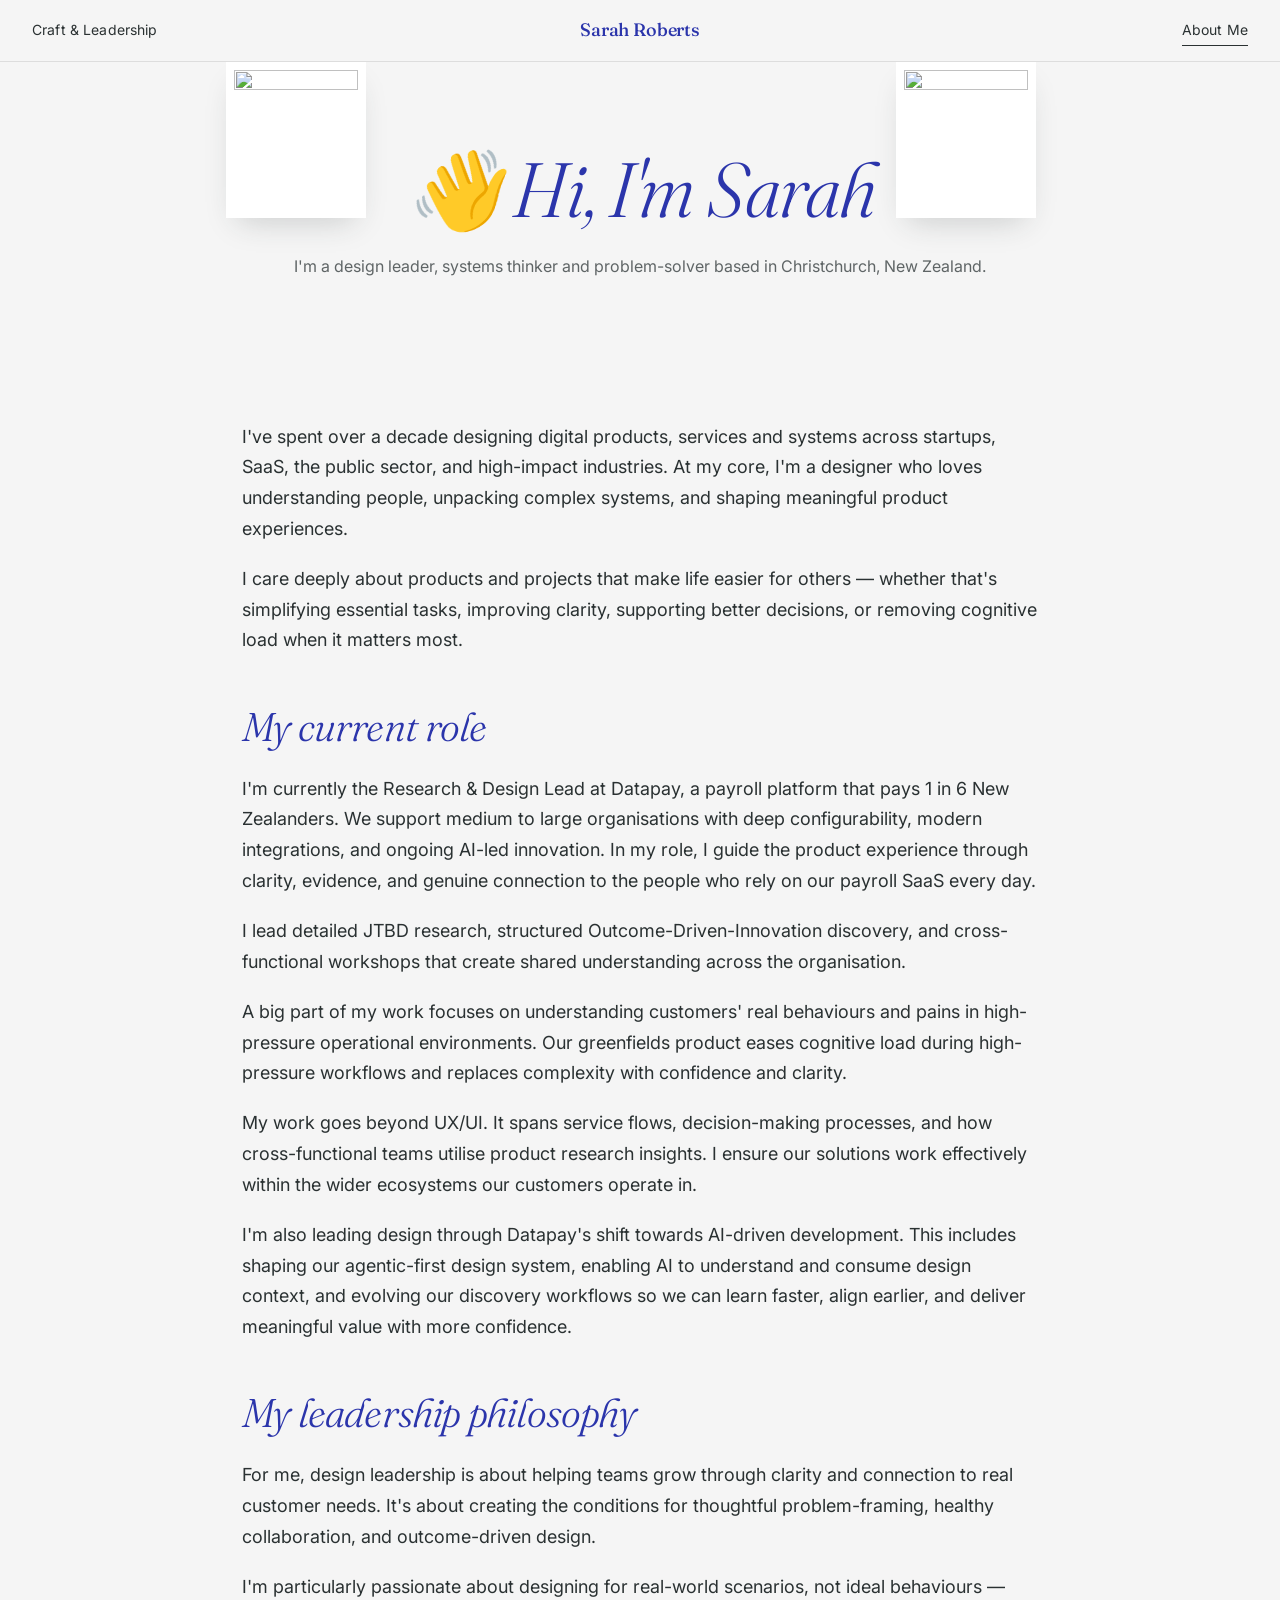
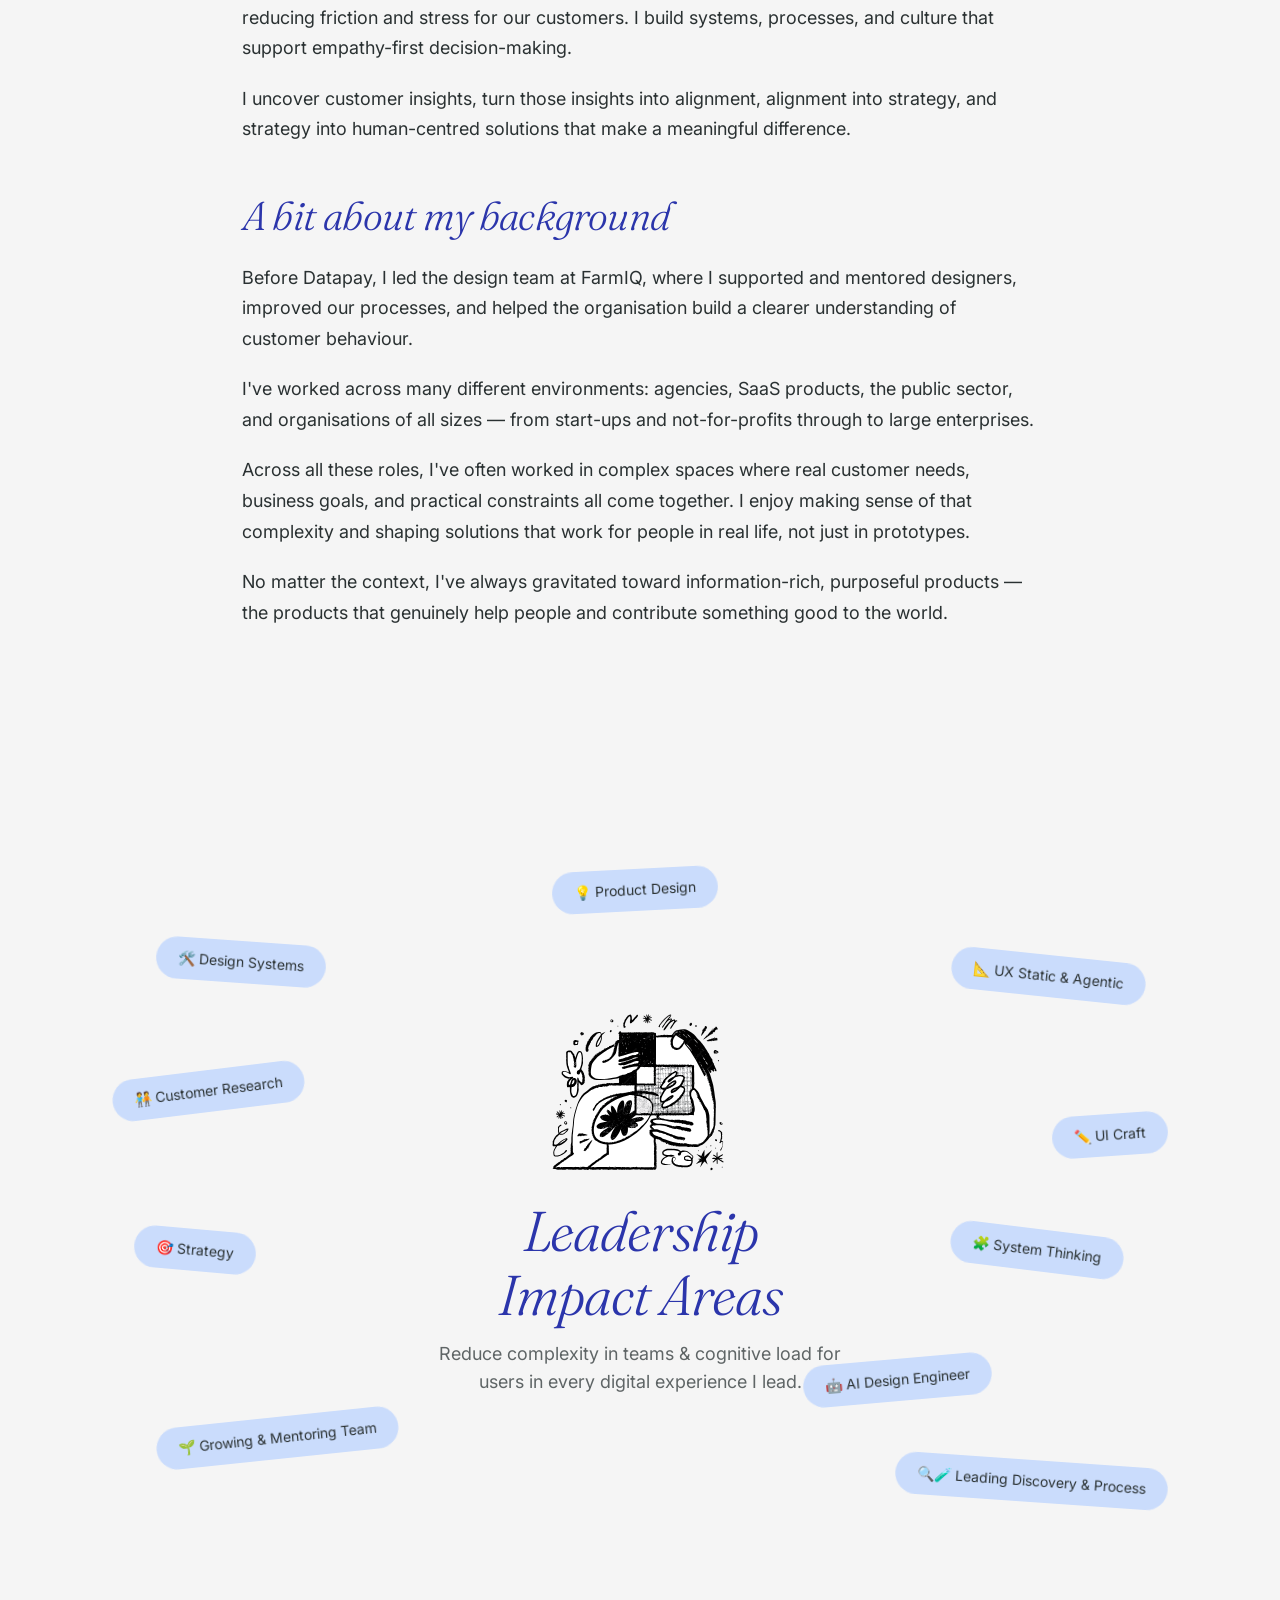
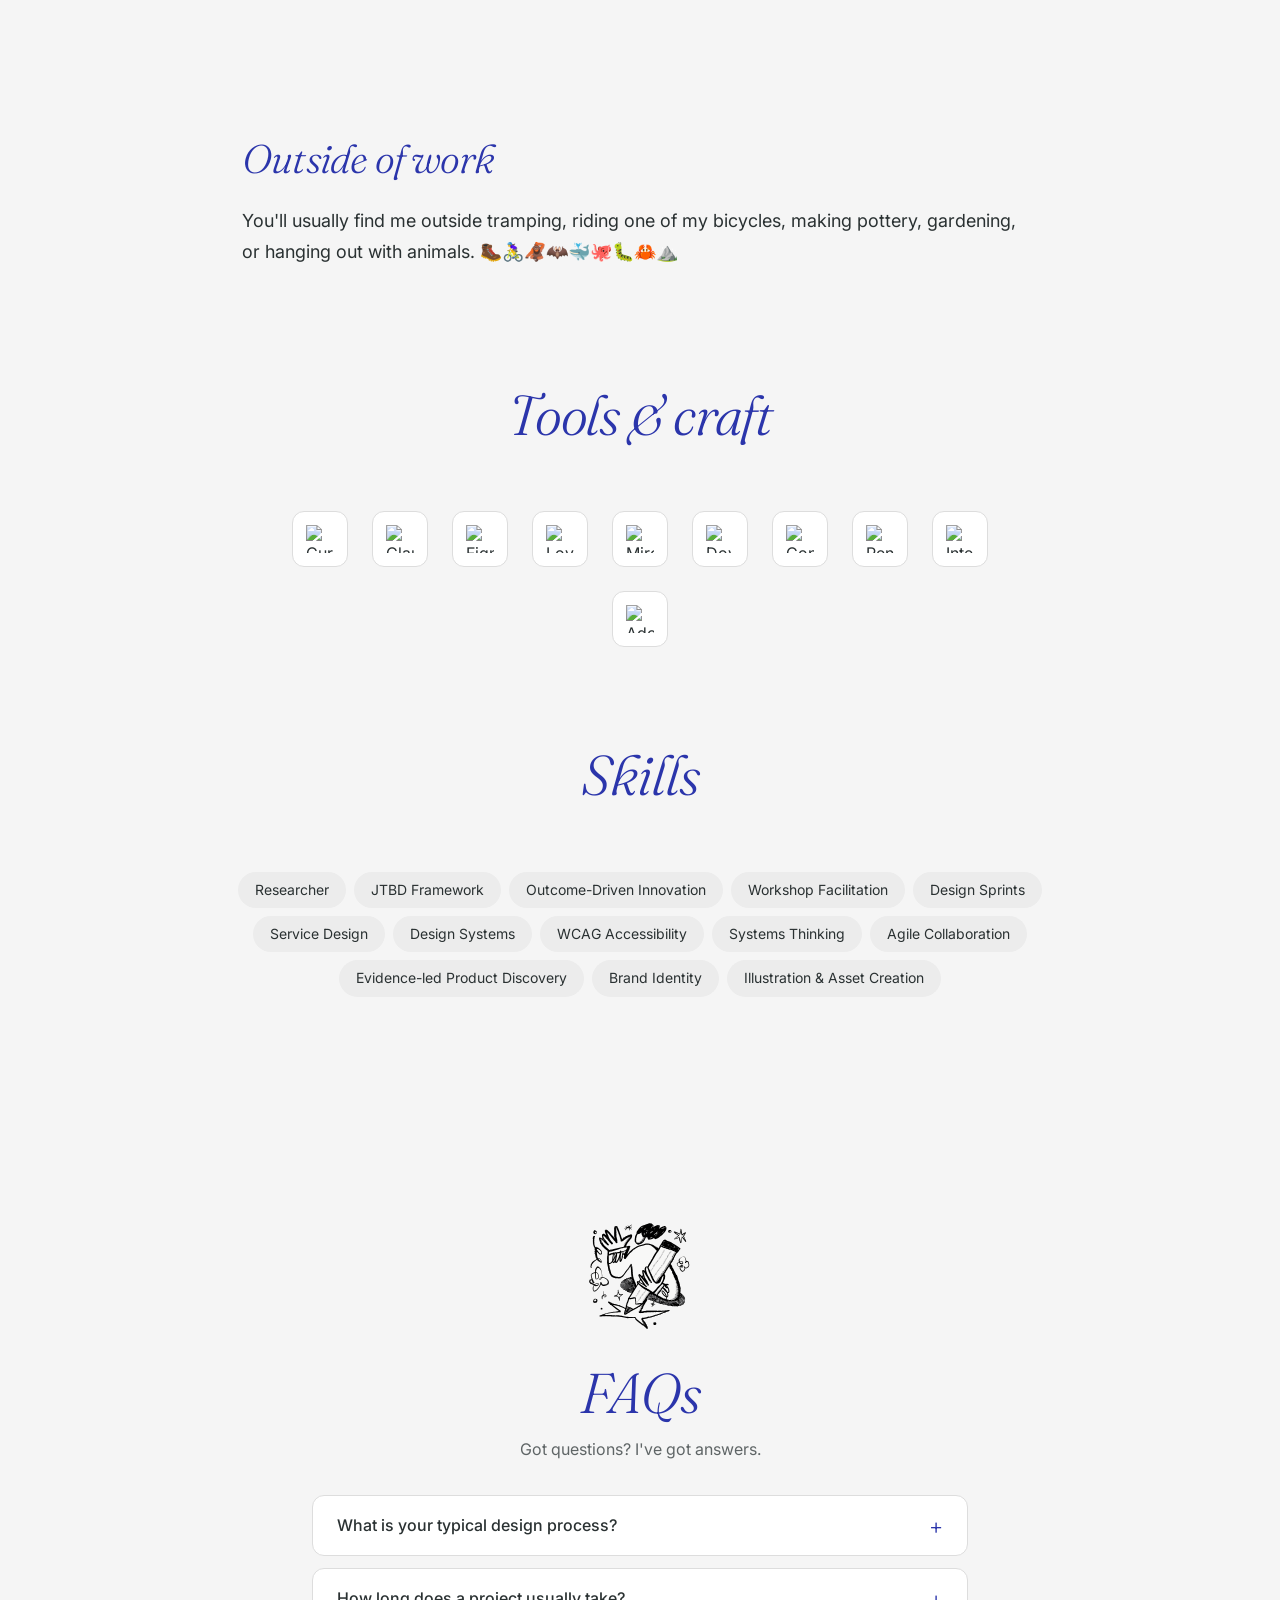
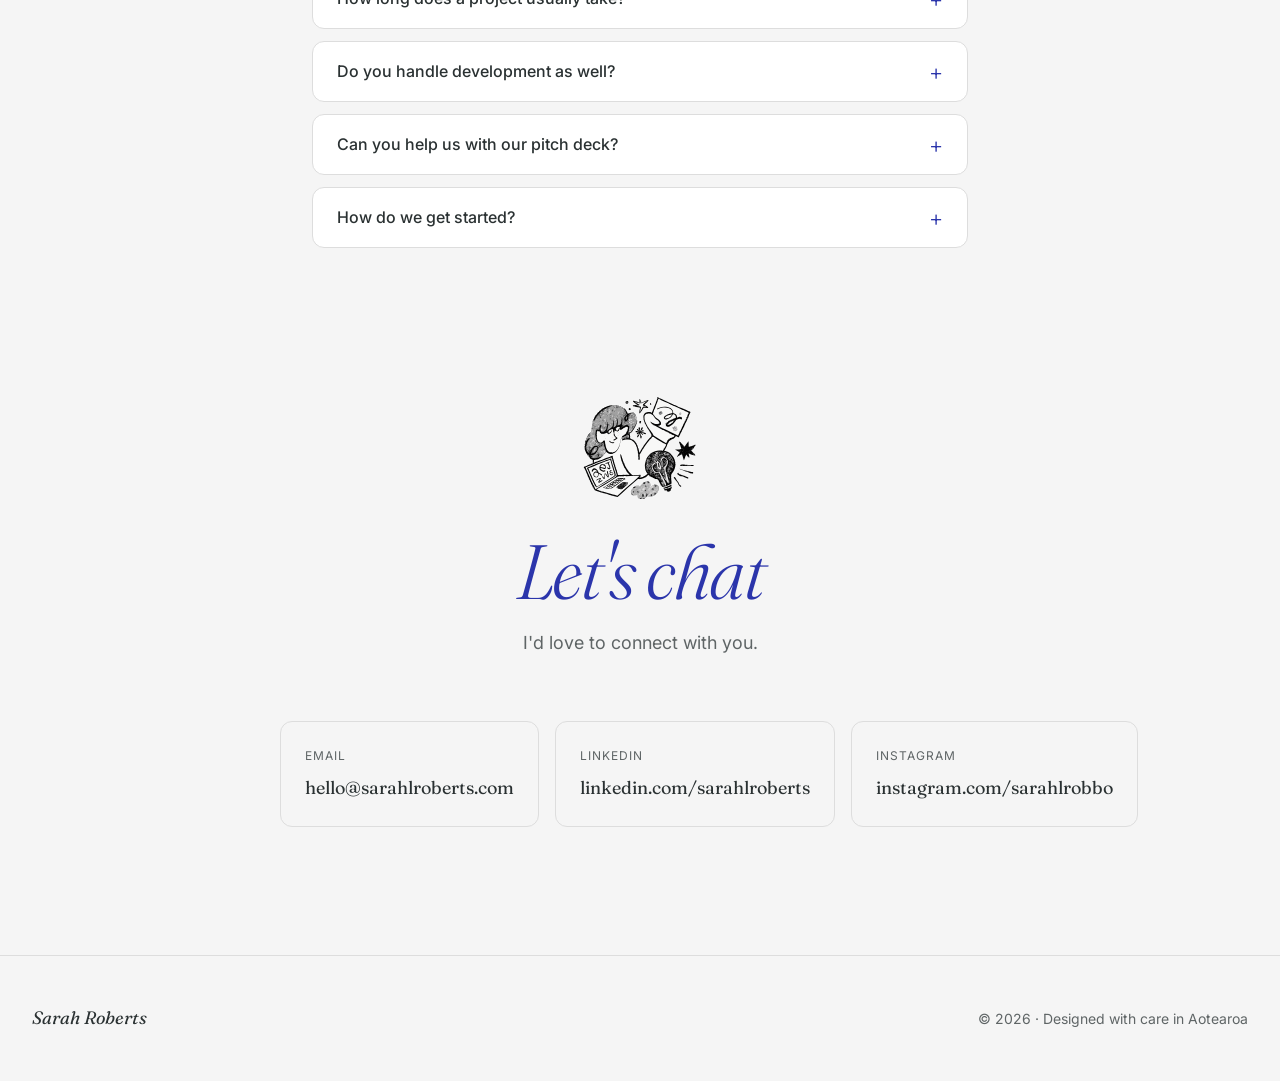
==== commit 0d4a71fb: "Leadership impact area" ====
--- a/about.html
+++ b/about.html
@@ -288,6 +288,24 @@
         if (!isOpen) item.setAttribute('data-open', 'true');
       });
     });
+
+    // Reveal impact labels on scroll
+    (function() {
+      const labels = document.querySelectorAll('.impact-label');
+      if ('IntersectionObserver' in window && labels.length) {
+        const io = new IntersectionObserver((entries) => {
+          entries.forEach(entry => {
+            if (entry.isIntersecting) {
+              entry.target.classList.add('in-view');
+              io.unobserve(entry.target);
+            }
+          });
+        }, { threshold: 0.15 });
+        labels.forEach(l => io.observe(l));
+      } else {
+        labels.forEach(l => l.classList.add('in-view'));
+      }
+    })();
   </script>
 
 </body>
--- a/styles.css
+++ b/styles.css
@@ -175,9 +175,7 @@
   position: sticky;
   top: 0;
   z-index: 100;
-  background: rgba(244, 239, 230, 0.85);
-  backdrop-filter: blur(12px);
-  -webkit-backdrop-filter: blur(12px);
+  background: var(--color-bg);
   border-bottom: 1px solid var(--color-border);
 }
 
@@ -494,91 +492,111 @@
 .projects-grid {
   display: grid;
   grid-template-columns: repeat(2, 1fr);
-  gap: var(--space-7) var(--space-6);
+  gap: var(--space-8) var(--space-7);
   margin-top: var(--space-8);
 }
 
-/* Vertical, no-card style — matches Framer design */
+/* Card container with hover scale */
 .project-card {
-  background: transparent;
-  border-radius: 0;
-  overflow: visible;
-  transition: transform 0.4s var(--ease);
+  background: var(--color-card);
+  border-radius: var(--radius-lg);
+  overflow: hidden;
+  transition: transform 0.35s var(--ease), box-shadow 0.35s var(--ease);
   display: flex;
   flex-direction: column;
-  border: none;
+  border: 1px solid var(--color-border);
   padding: 0;
 }
 
 .project-card:hover {
   opacity: 1;
-  transform: translateY(-4px);
-  box-shadow: none;
+  transform: translateY(-6px) scale(1.015);
+  box-shadow: 0 24px 50px -20px rgba(42, 49, 50, 0.18);
 }
 
 .project-card-img {
   aspect-ratio: 16 / 10;
   overflow: hidden;
   background: var(--color-bg-alt);
-  border-radius: var(--radius-md);
-  margin-bottom: var(--space-5);
+  border-radius: 0;
+  margin-bottom: 0;
 }
 
 .project-card-img img {
   width: 100%;
   height: 100%;
   object-fit: cover;
-  transition: transform 0.6s var(--ease);
+  transition: transform 0.5s var(--ease);
 }
 
 .project-card:hover .project-card-img img {
-  transform: scale(1.04);
+  transform: scale(1.06);
 }
 
 .project-card-body {
-  padding: 0;
+  padding: var(--space-6);
   flex: 1;
   display: flex;
   flex-direction: column;
   gap: var(--space-3);
 }
 
-.project-card-title {
-  font-family: var(--font-display);
-  font-size: var(--text-2xl);
-  font-weight: 400;
-  line-height: 1.2;
-  letter-spacing: -0.01em;
-  color: var(--color-text);
-  font-style: normal;
-}
-
-.project-card-desc {
-  font-size: var(--text-base);
-  color: var(--color-text-muted);
-  line-height: 1.55;
-}
-
-/* Tag pills at bottom (dark filled) */
+/* Tags above title — outlined pill style */
 .project-card-tags {
   display: flex;
   flex-wrap: wrap;
   gap: var(--space-2);
-  margin-top: var(--space-3);
+  margin-bottom: var(--space-1);
 }
 
 .project-card-tags .tag {
   display: inline-block;
-  padding: 6px 14px;
-  background: var(--color-text);
-  color: #fff;
+  padding: 5px 14px;
+  background: transparent;
+  color: var(--color-text);
+  border: 1px solid var(--color-border);
   border-radius: 999px;
   font-size: var(--text-xs);
   letter-spacing: 0.02em;
 }
 
-/* Removed — card link moved out with new design */
-.project-card-link { display: none; }
+/* Sans-serif project title */
+.project-card-title {
+  font-family: var(--font-body);
+  font-size: var(--text-xl);
+  font-weight: 600;
+  line-height: 1.25;
+  letter-spacing: -0.01em;
+  color: var(--color-text);
+  font-style: normal;
+}
+
+.project-card-desc {
+  font-size: var(--text-base);
+  color: var(--color-text-muted);
+  line-height: 1.55;
+  flex: 1;
+}
+
+/* Read case study link */
+.project-card-link {
+  display: inline-flex;
+  align-items: center;
+  gap: var(--space-2);
+  font-size: var(--text-sm);
+  font-weight: 500;
+  color: var(--color-heading);
+  margin-top: var(--space-2);
+}
+
+.project-card-link::after {
+  content: '→';
+  transition: transform 0.3s var(--ease);
+}
+
+.project-card:hover .project-card-link::after {
+  transform: translateX(4px);
+}
 
 /* ---------- Filter pills ---------- */
 .filter-pills {
@@ -1151,13 +1169,14 @@
 /* ---------- Leadership Impact Areas ---------- */
 .impact-areas {
   padding: var(--space-9) 0;
+  overflow: hidden;
 }
 
 .impact-stage {
   position: relative;
-  max-width: 900px;
+  max-width: 1100px;
   margin: 0 auto;
-  min-height: 620px;
+  min-height: 720px;
   display: flex;
   align-items: center;
   justify-content: center;
@@ -1168,6 +1187,7 @@
   position: relative;
   z-index: 2;
   max-width: 440px;
+  padding: 0 var(--space-4);
 }
 
 .impact-illustration {
@@ -1181,53 +1201,88 @@
   margin-bottom: var(--space-3);
 }
 
+/* Floating pills — each at its own angle, positioned around the centre */
 .impact-label {
   position: absolute;
-  padding: 8px 18px;
+  padding: 10px 22px;
   background: var(--color-accent-soft);
   border-radius: 999px;
   font-size: var(--text-sm);
   color: var(--color-text);
   white-space: nowrap;
   z-index: 1;
-  transition: transform 0.25s var(--ease);
+  /* animated in on scroll */
+  opacity: 0;
+  transform: translateY(20px) rotate(var(--tilt, 0deg));
+  transition: opacity 0.7s var(--ease), transform 0.7s var(--ease);
+}
+
+.impact-label.in-view {
+  opacity: 1;
+  transform: translateY(0) rotate(var(--tilt, 0deg));
 }
 
 .impact-label:hover {
-  transform: translateY(-2px) scale(1.04);
-}
-
-/* Scattered positions */
-.impact-label.il1  { top: 8%;   left: 40%; }
-.impact-label.il2  { top: 14%;  right: 10%; }
-.impact-label.il3  { top: 32%;  right: 4%; }
-.impact-label.il4  { top: 48%;  right: 8%; }
-.impact-label.il5  { bottom: 22%; right: 22%; }
-.impact-label.il6  { bottom: 14%; right: 4%; }
-.impact-label.il7  { bottom: 18%; left: 10%; }
-.impact-label.il8  { top: 50%;  left: 4%; }
-.impact-label.il9  { top: 32%;  left: 2%; }
-.impact-label.il10 { top: 14%;  left: 10%; }
-
-@media (max-width: 960px) {
+  background: #B8CCFB;
+}
+
+/* Scattered positions + unique tilts matching Framer design */
+.impact-label.il1  { top: 4%;   left: 42%; --tilt: -3deg; }
+.impact-label.il2  { top: 16%;  right: 4%; --tilt: 6deg;  }
+.impact-label.il3  { top: 38%;  right: 2%; --tilt: -4deg; }
+.impact-label.il4  { top: 54%;  right: 6%; --tilt: 7deg;  }
+.impact-label.il5  { bottom: 22%; right: 18%; --tilt: -5deg; }
+.impact-label.il6  { bottom: 8%;  right: 2%; --tilt: 4deg;  }
+.impact-label.il7  { bottom: 14%; left: 6%; --tilt: -6deg; }
+.impact-label.il8  { top: 54%;  left: 4%;  --tilt: 5deg;  }
+.impact-label.il9  { top: 32%;  left: 2%;  --tilt: -7deg; }
+.impact-label.il10 { top: 14%;  left: 6%;  --tilt: 4deg;  }
+
+/* Staggered animation delays */
+.impact-label.il1.in-view  { transition-delay: 0.05s; }
+.impact-label.il2.in-view  { transition-delay: 0.12s; }
+.impact-label.il3.in-view  { transition-delay: 0.20s; }
+.impact-label.il4.in-view  { transition-delay: 0.28s; }
+.impact-label.il5.in-view  { transition-delay: 0.35s; }
+.impact-label.il6.in-view  { transition-delay: 0.42s; }
+.impact-label.il7.in-view  { transition-delay: 0.50s; }
+.impact-label.il8.in-view  { transition-delay: 0.58s; }
+.impact-label.il9.in-view  { transition-delay: 0.65s; }
+.impact-label.il10.in-view { transition-delay: 0.72s; }
+
+/* On narrower screens, reflow pills into a centred column so nothing overlaps */
+@media (max-width: 1024px) {
   .impact-stage {
     flex-direction: column;
     min-height: auto;
-    padding: var(--space-5) 0;
+    padding: var(--space-4) 0;
+    gap: var(--space-5);
+  }
+  .impact-center {
+    order: -1;
+    margin-bottom: var(--space-5);
   }
   .impact-label {
     position: static;
     display: inline-block;
     margin: 4px;
-  }
-  .impact-stage::before {
+    transform: translateY(20px) rotate(var(--tilt, 0deg));
+  }
+  .impact-label.in-view {
+    transform: translateY(0) rotate(var(--tilt, 0deg));
+  }
+  /* Container to centre the flowing pills */
+  .impact-stage::after {
     content: '';
-    display: block;
-    order: -1;
-  }
-  .impact-center {
-    order: 0;
-    margin-bottom: var(--space-6);
+    display: none;
+  }
+}
+
+@media (prefers-reduced-motion: reduce) {
+  .impact-label {
+    opacity: 1;
+    transform: rotate(var(--tilt, 0deg));
+    transition: none;
   }
 }
 
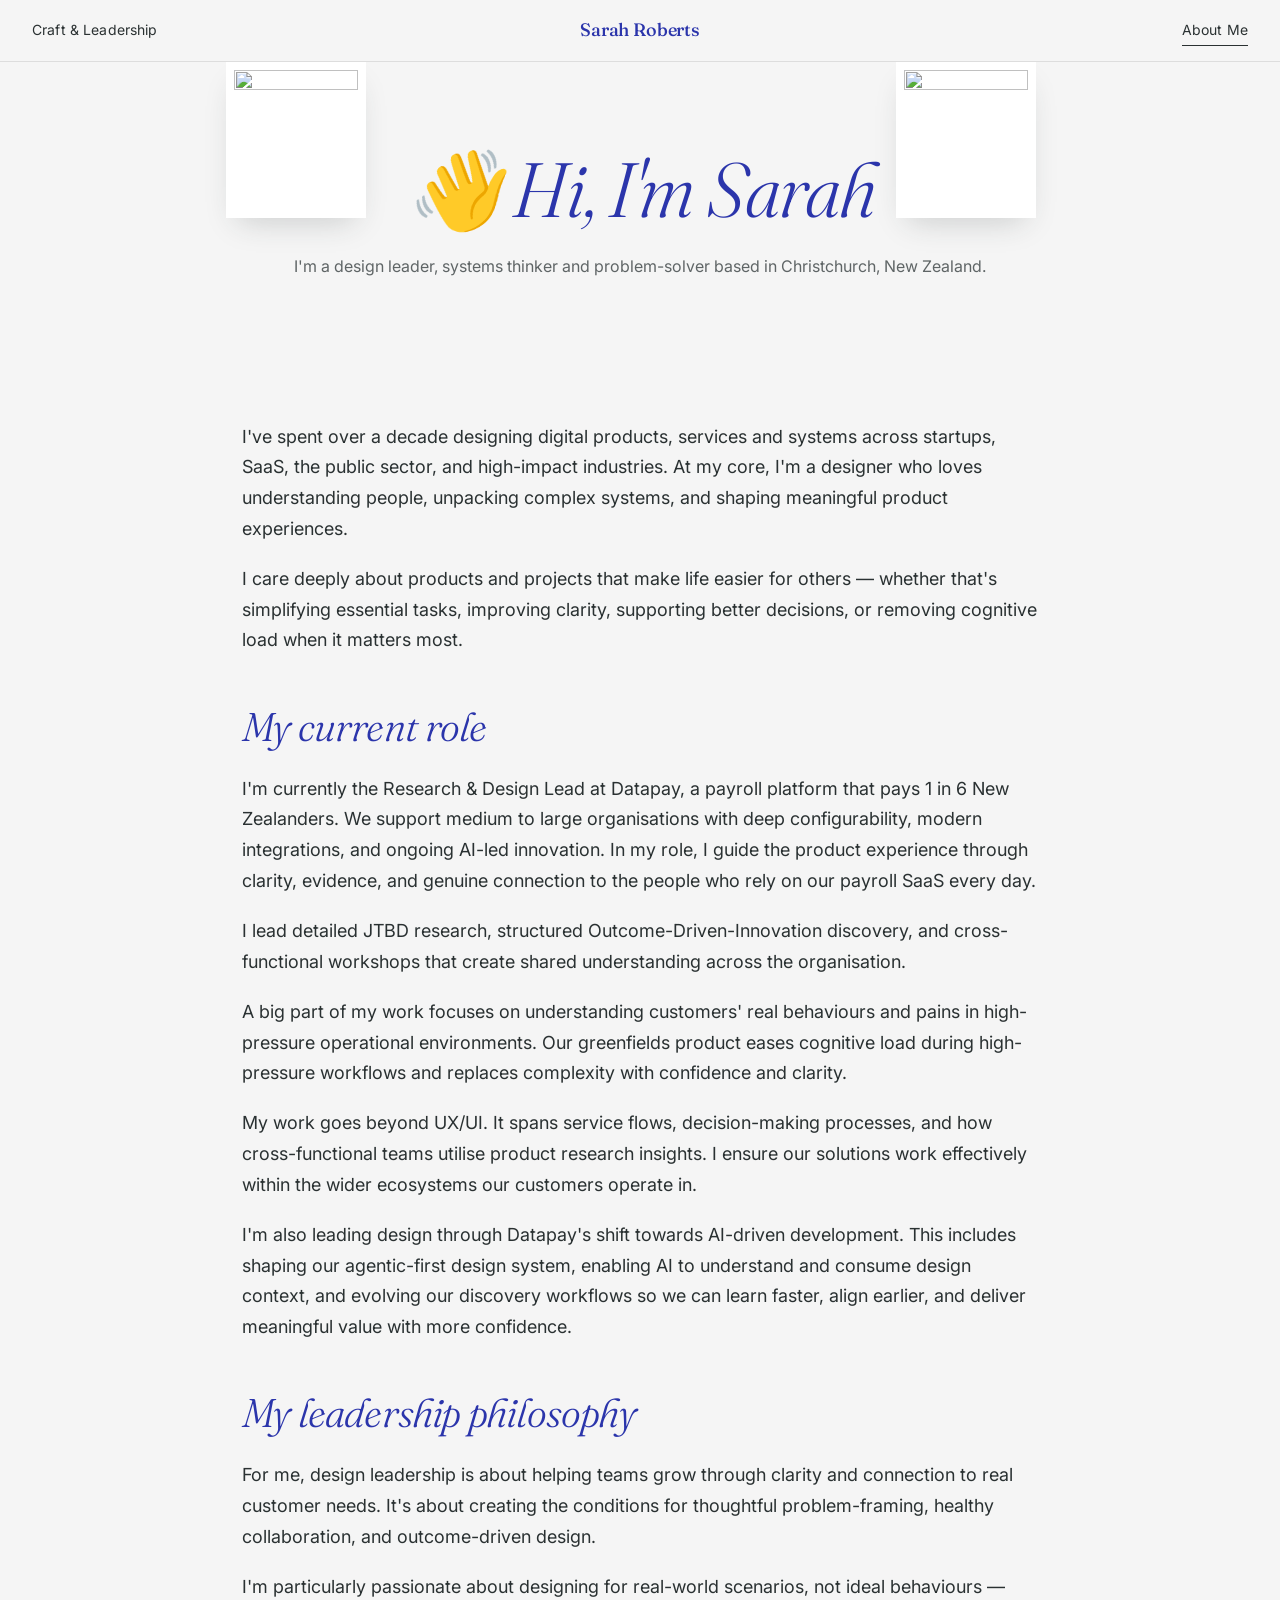
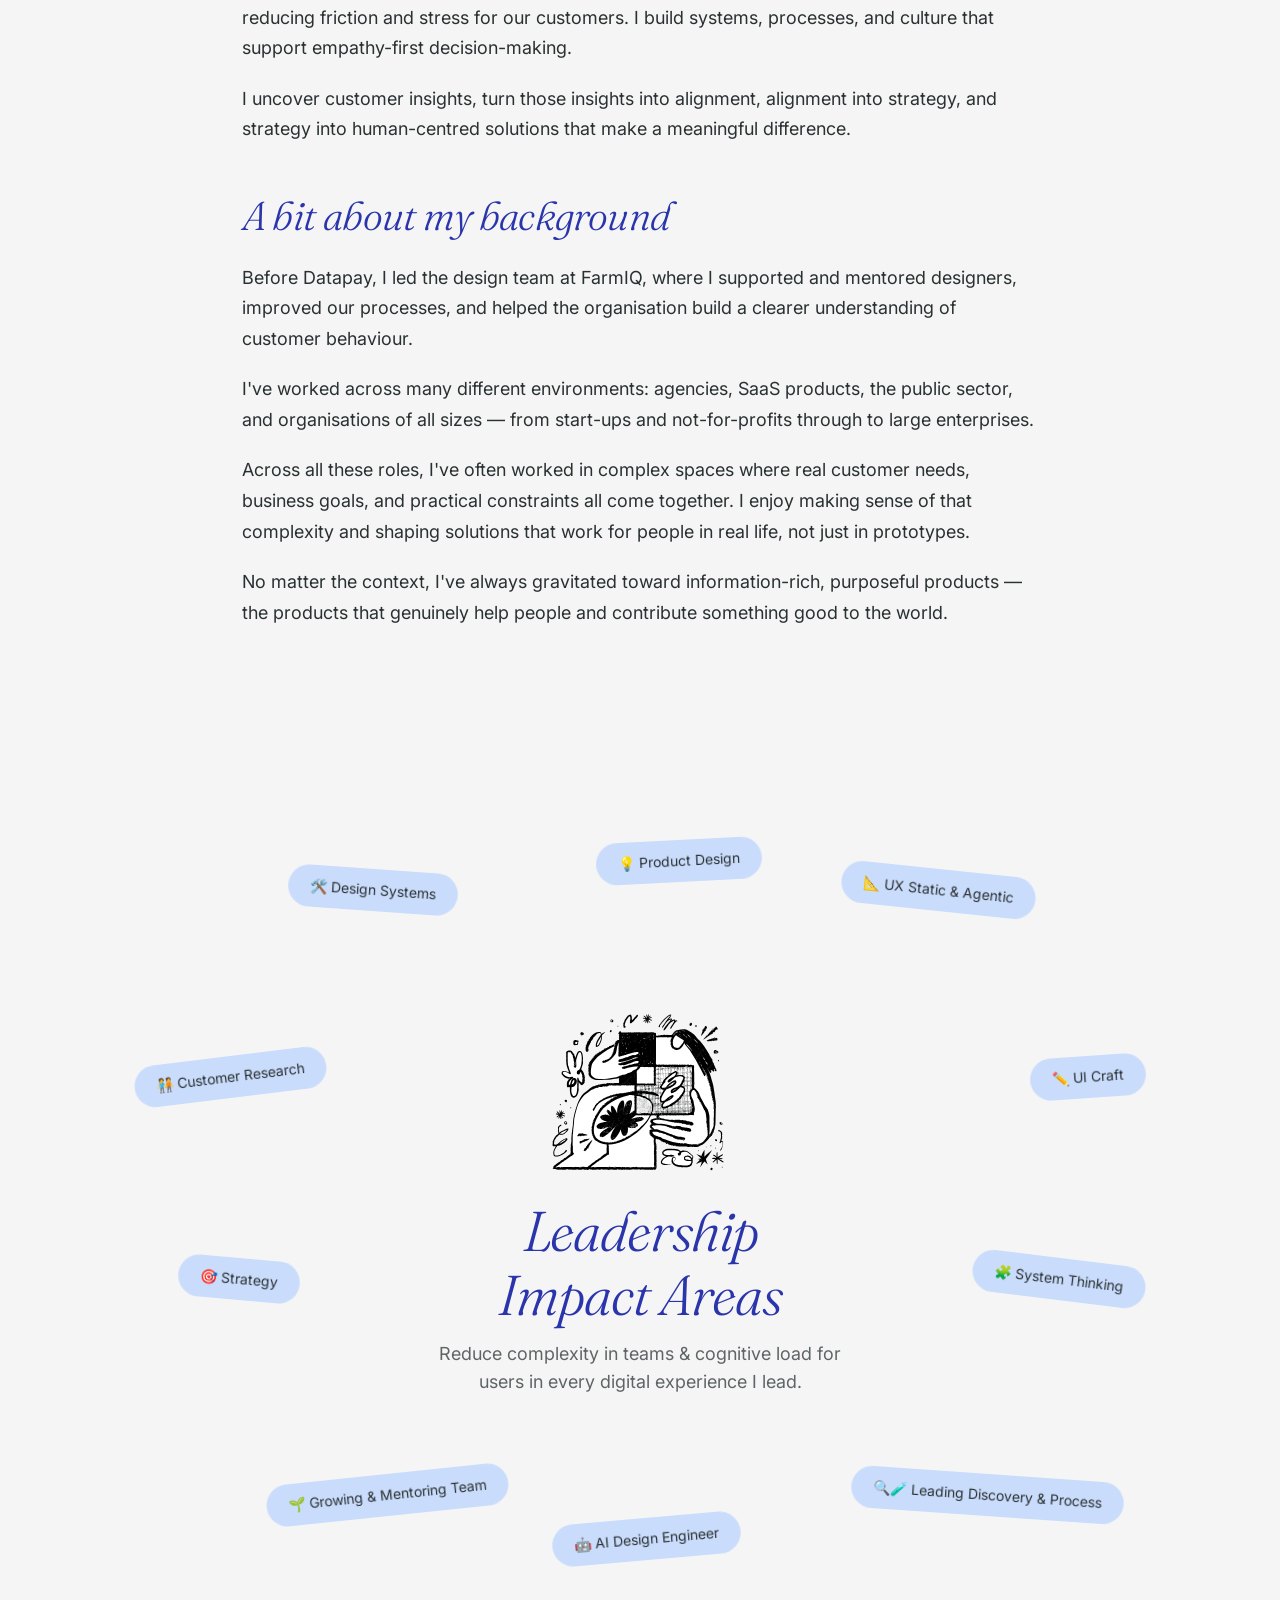
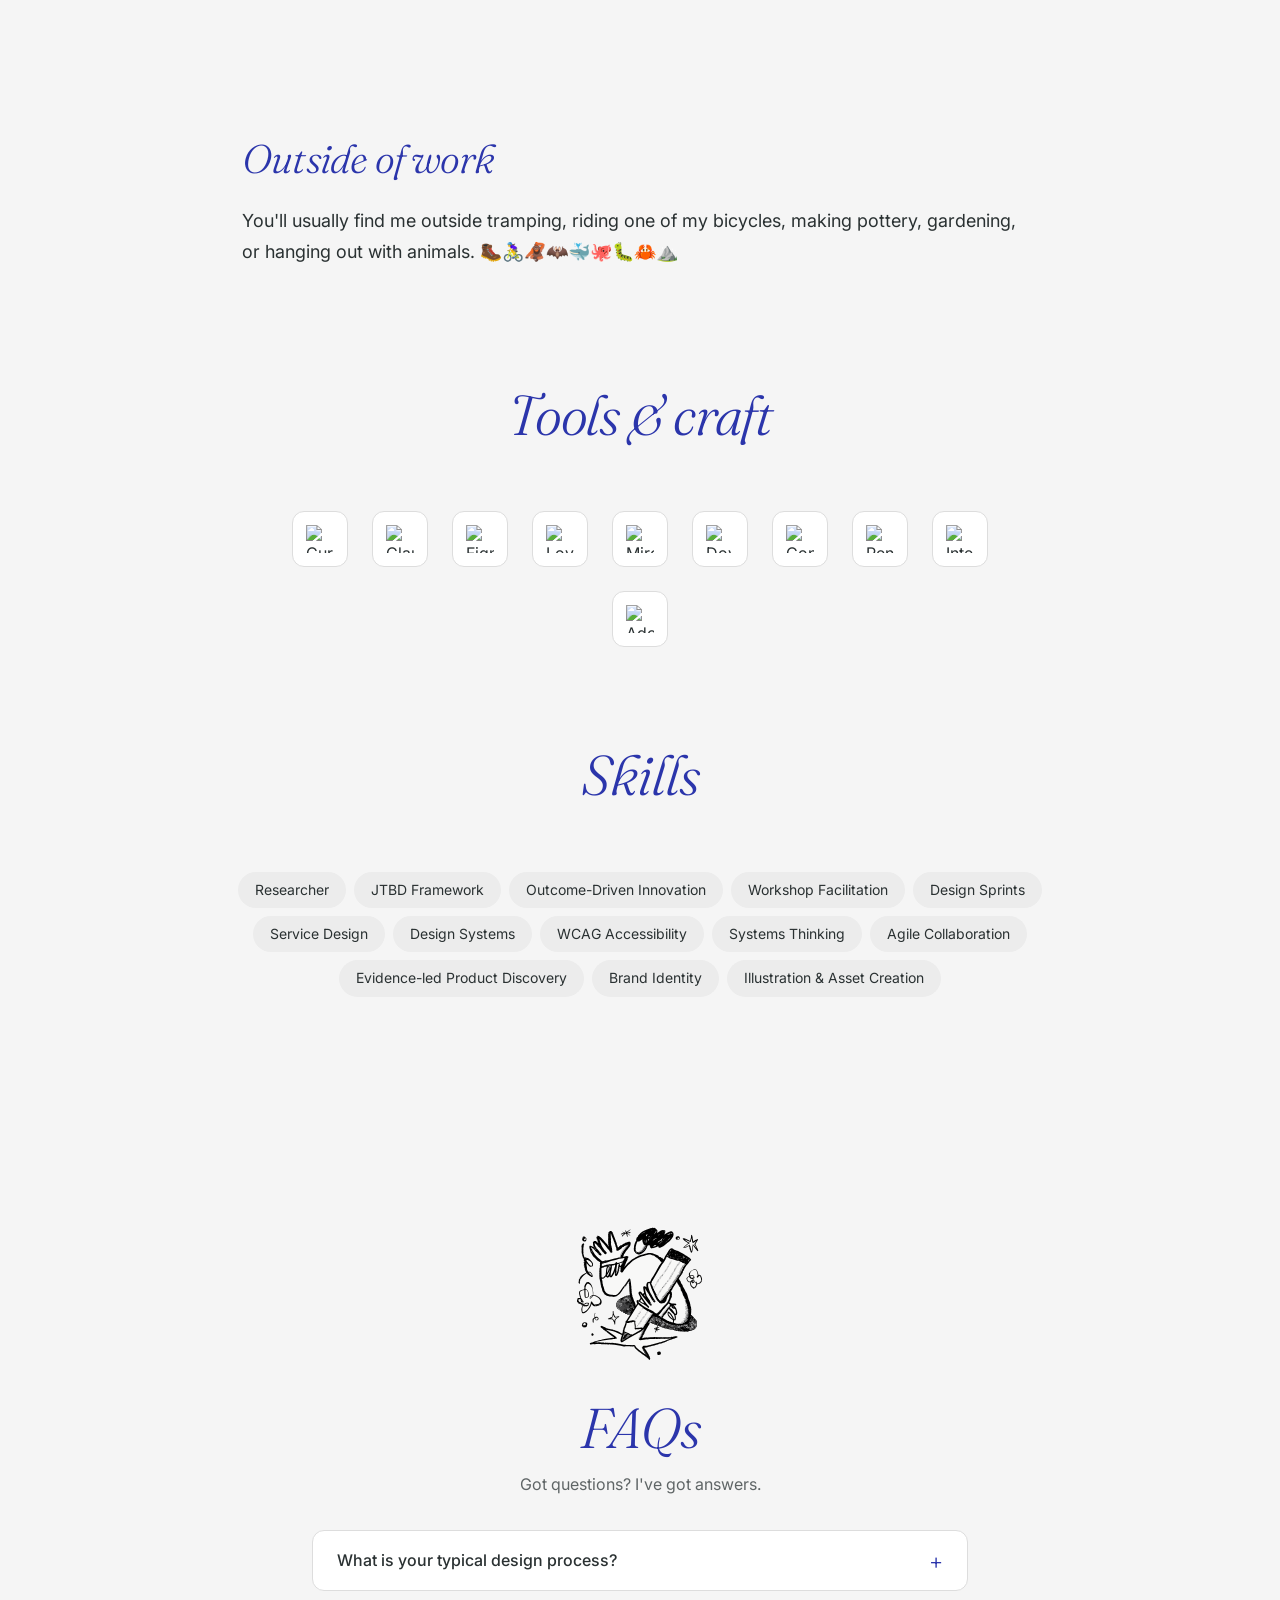
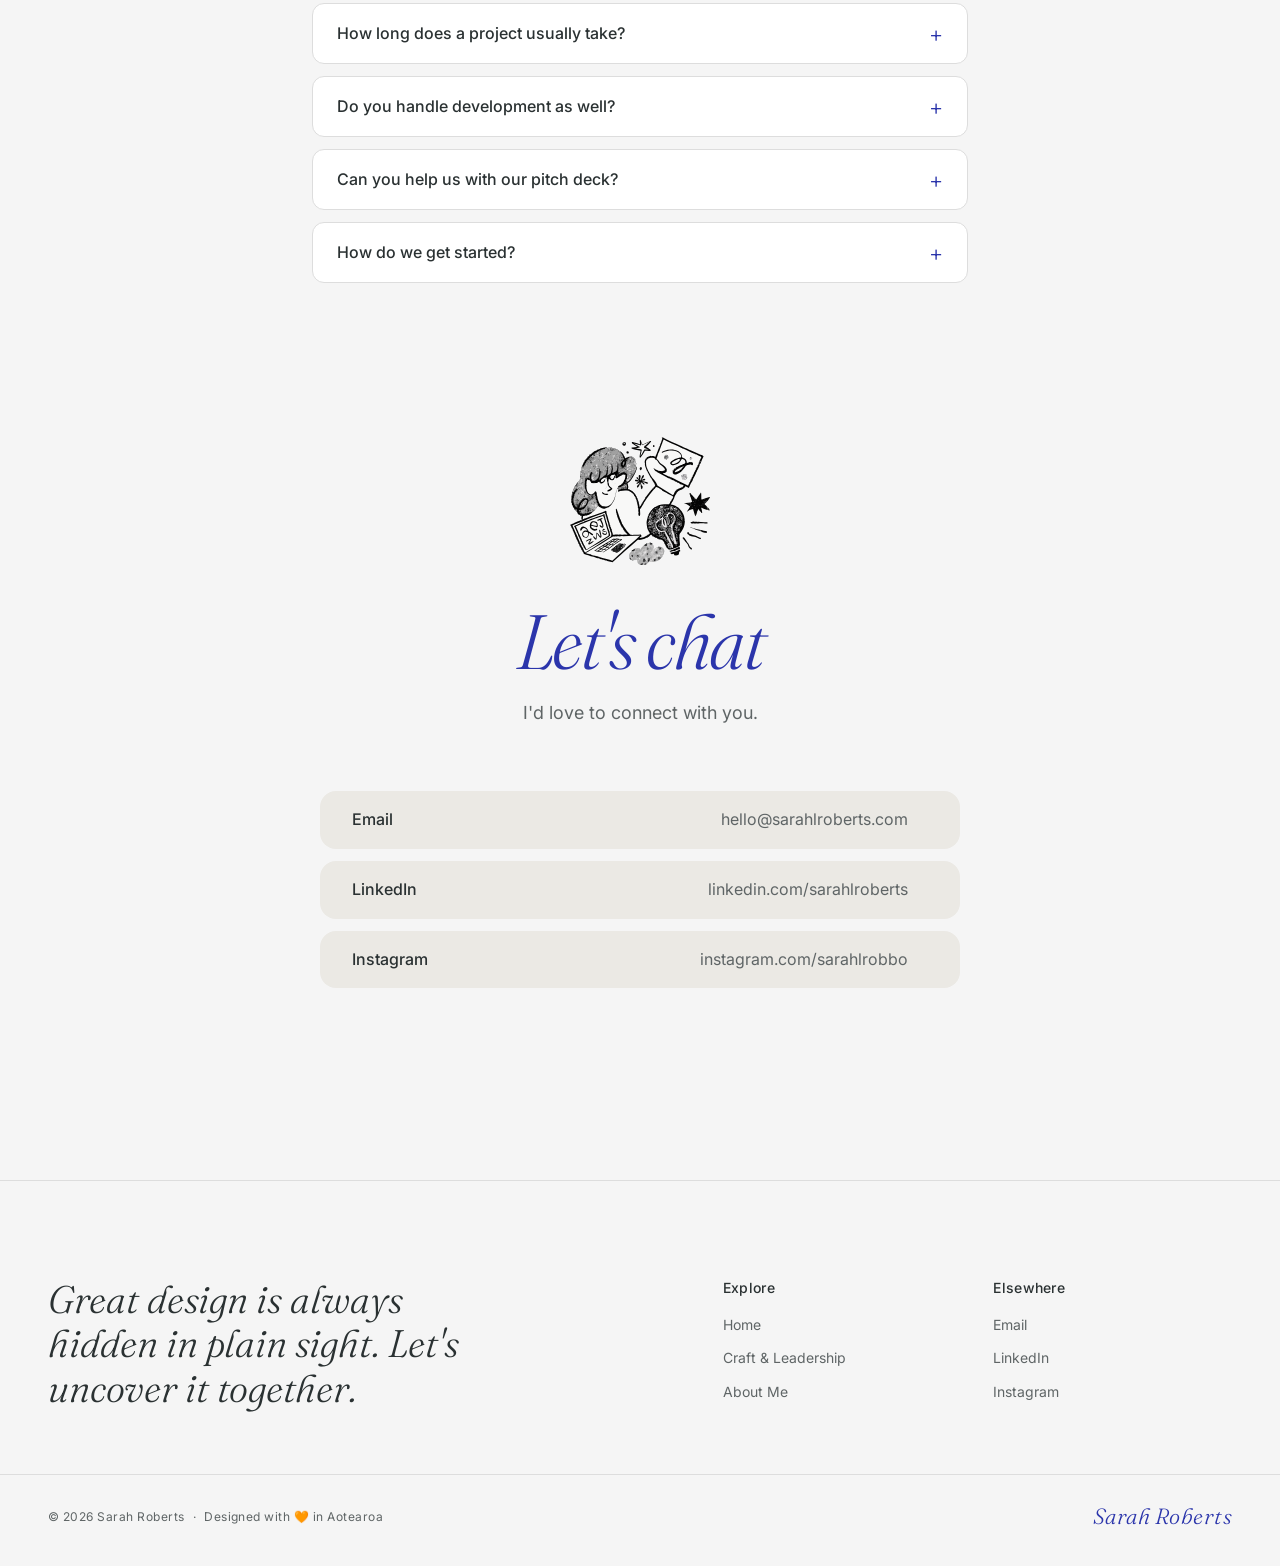
==== commit 512809f1: "Udates footer" ====
--- a/about.html
+++ b/about.html
@@ -273,8 +273,36 @@
 
   <footer class="footer">
     <div class="footer-inner">
-      <span class="footer-brand"><em>Sarah Roberts</em></span>
-      <span>© 2026 · Designed with care in Aotearoa</span>
+      <p class="footer-tagline">
+        Great design is always <em>hidden in plain sight</em>. Let's uncover it together.
+      </p>
+      <div class="footer-columns">
+        <div class="footer-col">
+          <div class="footer-col-title">Explore</div>
+          <ul>
+            <li><a href="index.html">Home</a></li>
+            <li><a href="projects.html">Craft &amp; Leadership</a></li>
+            <li><a href="about.html">About Me</a></li>
+          </ul>
+        </div>
+        <div class="footer-col">
+          <div class="footer-col-title">Elsewhere</div>
+          <ul>
+            <li><a href="mailto:hello@sarahlroberts.com">Email</a></li>
+            <li><a href="https://www.linkedin.com/in/sarahlroberts-christchurch/" target="_blank" rel="noopener">LinkedIn</a></li>
+            <li><a href="https://www.instagram.com/sarahlrobbo/" target="_blank" rel="noopener">Instagram</a></li>
+          </ul>
+        </div>
+      </div>
+    </div>
+
+    <div class="footer-bottom">
+      <div class="footer-bottom-left">
+        <span>© 2026 Sarah Roberts</span>
+        <span>·</span>
+        <span>Designed with <span class="footer-heart">🧡</span> in Aotearoa</span>
+      </div>
+      <div class="footer-signature">Sarah Roberts</div>
     </div>
   </footer>
 
--- a/styles.css
+++ b/styles.css
@@ -85,6 +85,10 @@
   overflow-x: hidden;
 }
 
+html {
+  overflow-x: hidden;
+}
+
 h1, h2, h3, h4, h5, h6 {
   font-family: var(--font-display);
   font-weight: 400;
@@ -148,14 +152,14 @@
   width: 100%;
   max-width: var(--max-width);
   margin: 0 auto;
-  padding: 0 var(--space-6);
+  padding: 0 clamp(20px, 5vw, 48px);
 }
 
 .container-narrow {
   width: 100%;
   max-width: var(--max-width-content);
   margin: 0 auto;
-  padding: 0 var(--space-6);
+  padding: 0 clamp(20px, 5vw, 48px);
 }
 
 .section {
@@ -341,7 +345,7 @@
 }
 
 .hero-cta::after {
-  content: '→';
+  content: '↗';
   font-size: 1.1em;
 }
 
@@ -492,8 +496,10 @@
 .projects-grid {
   display: grid;
   grid-template-columns: repeat(2, 1fr);
-  gap: var(--space-8) var(--space-7);
+  gap: var(--space-8) var(--space-5);
   margin-top: var(--space-8);
+  width: 100%;
+  box-sizing: border-box;
 }
 
 /* Card container with hover scale */
@@ -510,7 +516,7 @@
 
 .project-card:hover {
   opacity: 1;
-  transform: translateY(-6px) scale(1.015);
+  transform: translateY(-6px);
   box-shadow: 0 24px 50px -20px rgba(42, 49, 50, 0.18);
 }
 
@@ -688,36 +694,40 @@
 .bio-images {
   display: grid;
   grid-template-columns: repeat(3, 1fr);
-  gap: var(--space-5);
+  gap: var(--space-8);
   margin-top: var(--space-8);
+  max-width: 920px;
+  margin-left: auto;
+  margin-right: auto;
+  padding: 0 var(--space-5);
 }
 
 .bio-image {
+  position: relative;
   display: flex;
   flex-direction: column;
   align-items: center;
-  gap: var(--space-3);
+  margin: 0;
 }
 
 .bio-image .img-wrap {
   width: 100%;
-  aspect-ratio: 1;
-  border-radius: 2px;
+  aspect-ratio: 4 / 5;
+  border-radius: 16px;
   overflow: hidden;
-  background: #fff;
-  padding: 10px 10px 14px;
-  box-shadow:
-    0 18px 40px -18px rgba(42, 49, 50, 0.22),
-    0 4px 10px -4px rgba(42, 49, 50, 0.1);
-  transition: transform 0.4s var(--ease);
-}
-
-.bio-image:nth-child(1) .img-wrap { transform: rotate(-4deg); }
-.bio-image:nth-child(2) .img-wrap { transform: rotate(2deg); }
-.bio-image:nth-child(3) .img-wrap { transform: rotate(-3deg); }
+  background: var(--color-bg-alt);
+  padding: 0;
+  box-shadow: 0 14px 30px -16px rgba(42, 49, 50, 0.25);
+  transition: transform 0.4s var(--ease), box-shadow 0.4s var(--ease);
+}
+
+.bio-image:nth-child(1) .img-wrap { transform: rotate(-6deg); }
+.bio-image:nth-child(2) .img-wrap { transform: rotate(3deg); }
+.bio-image:nth-child(3) .img-wrap { transform: rotate(-4deg); }
 
 .bio-image:hover .img-wrap {
-  transform: rotate(0deg) scale(1.03);
+  transform: rotate(0deg) scale(1.02);
+  box-shadow: 0 20px 40px -16px rgba(42, 49, 50, 0.3);
 }
 
 .bio-image .img-wrap img {
@@ -727,55 +737,146 @@
   border-radius: 0;
 }
 
-.bio-image-caption {
+/* Tooltip — hidden on desktop, revealed on hover */
+.bio-image::after {
+  content: attr(data-tooltip);
+  position: absolute;
+  bottom: -14px;
+  left: 50%;
+  transform: translateX(-50%) translateY(6px);
+  background: var(--color-text);
+  color: #fff;
+  padding: 8px 16px;
+  border-radius: 999px;
+  font-family: var(--font-body);
   font-size: var(--text-sm);
-  color: var(--color-text-muted);
-  font-style: italic;
+  white-space: nowrap;
+  opacity: 0;
+  pointer-events: none;
+  transition: opacity 0.3s var(--ease), transform 0.3s var(--ease);
+  z-index: 5;
+}
+
+.bio-image:hover::after {
+  opacity: 1;
+  transform: translateX(-50%) translateY(0);
+}
+
+/* On mobile / touch devices: always show tooltip below image and flatten tilts */
+@media (max-width: 960px) {
+  .bio-images {
+    grid-template-columns: 1fr;
+    gap: var(--space-7);
+    max-width: 280px;
+  }
+
+  .bio-image .img-wrap,
+  .bio-image:nth-child(1) .img-wrap,
+  .bio-image:nth-child(2) .img-wrap,
+  .bio-image:nth-child(3) .img-wrap {
+    transform: none;
+  }
+
+  .bio-image {
+    margin-bottom: var(--space-6);
+  }
+
+  .bio-image::after {
+    position: static;
+    transform: none;
+    opacity: 1;
+    margin-top: var(--space-3);
+  }
+}
+
+/* Kill hover interactions on touch devices — they cause sticky states */
+@media (hover: none) {
+  .bio-image:hover .img-wrap {
+    transform: none;
+    box-shadow: 0 14px 30px -16px rgba(42, 49, 50, 0.25);
+  }
+  .bio-image:hover::after {
+    transform: none;
+  }
 }
 
 /* ---------- Testimonials ---------- */
 .testimonials {
-  padding: var(--space-9) 0;
-  background: var(--color-bg-alt);
-}
-
-.testimonials-grid {
-  display: grid;
-  grid-template-columns: repeat(3, 1fr);
-  gap: var(--space-5);
-  margin-top: var(--space-8);
+  padding: var(--space-10) 0;
+  background: var(--color-bg);
+}
+
+.testimonials-stack {
+  max-width: 640px;
+  margin: var(--space-8) auto 0;
+  display: flex;
+  flex-direction: column;
+  gap: var(--space-10);
+  padding: 0 var(--space-5);
 }
 
 .testimonial {
-  background: var(--color-bg);
+  background: #EFE9DC;
   border-radius: var(--radius-lg);
-  padding: var(--space-6);
+  padding: var(--space-6) var(--space-7);
   display: flex;
   flex-direction: column;
-  gap: var(--space-5);
-  border: 1px solid var(--color-border);
+  gap: var(--space-6);
+  border: none;
+  opacity: 0;
+  transition: opacity 0.9s var(--ease);
+  will-change: transform;
+}
+
+.testimonial.in-view {
+  opacity: 1;
 }
 
 .testimonial-quote {
-  font-size: var(--text-base);
-  color: var(--color-text);
-  line-height: 1.6;
-  flex: 1;
+  font-size: var(--text-lg);
+  color: var(--color-text);
+  line-height: 1.7;
+  margin: 0;
+}
+
+/* Highlighter — solid pastel blue, no transparency (stays blue on any background) */
+.testimonial-quote .highlight {
+  background-image: linear-gradient(
+    180deg,
+    #C7D8FF,
+    #C7D8FF
+  );
+  background-repeat: no-repeat;
+  background-size: 0% 115%;
+  background-position: -4px 50%;
+  padding: 2px 6px;
+  margin: 0 -4px;
+  color: inherit;
+  border-radius: 2px;
+  transition: background-size 1.6s cubic-bezier(0.65, 0, 0.35, 1);
+  transition-delay: 0.5s;
+  box-decoration-break: clone;
+  -webkit-box-decoration-break: clone;
+}
+
+.testimonial.in-view .testimonial-quote .highlight {
+  background-size: 108% 115%;
 }
 
 .testimonial-author {
   display: flex;
   align-items: center;
-  gap: var(--space-3);
+  gap: var(--space-4);
 }
 
 .testimonial-avatar {
-  width: 44px;
-  height: 44px;
+  width: 48px;
+  height: 48px;
   border-radius: 50%;
   background: var(--color-bg-alt);
   overflow: hidden;
   flex-shrink: 0;
+  border: 2px solid #EFE9DC;
 }
 
 .testimonial-avatar img {
@@ -786,29 +887,36 @@
 
 .testimonial-name {
   font-weight: 500;
+  font-size: var(--text-base);
+  color: var(--color-text);
+  margin-bottom: 2px;
+}
+
+.testimonial-role {
   font-size: var(--text-sm);
-  color: var(--color-text);
-}
-
-.testimonial-role {
-  font-size: var(--text-xs);
-  color: var(--color-text-muted);
+  color: var(--color-text-muted);
+}
+
+@media (prefers-reduced-motion: reduce) {
+  .testimonial-quote .highlight,
+  .testimonial.in-view .testimonial-quote .highlight {
+    transition: none;
+    background-size: 108% 115%;
+  }
 }
 
 /* ---------- Brands ---------- */
 .brands {
   padding: var(--space-8) 0;
-  border-top: 1px solid var(--color-border);
-  border-bottom: 1px solid var(--color-border);
   text-align: center;
 }
 
 .brands-label {
   font-size: var(--text-sm);
-  letter-spacing: 0.08em;
+  letter-spacing: 0.14em;
   text-transform: uppercase;
   color: var(--color-text-muted);
-  margin-bottom: var(--space-5);
+  margin-bottom: var(--space-6);
 }
 
 .brands-row {
@@ -817,11 +925,91 @@
   justify-content: center;
   align-items: center;
   gap: var(--space-7);
-  font-family: var(--font-display);
-  font-size: var(--text-2xl);
-  font-style: italic;
-  font-weight: 300;
-  color: var(--color-text-muted);
+  max-width: 1100px;
+  margin: 0 auto;
+}
+
+.brand-item {
+  position: relative;
+  display: flex;
+  align-items: center;
+  justify-content: center;
+  cursor: default;
+}
+
+.brand-logo {
+  height: 36px;
+  width: auto;
+  max-width: 140px;
+  object-fit: contain;
+  filter: grayscale(100%);
+  opacity: 0.7;
+  transition: opacity 0.3s var(--ease), filter 0.3s var(--ease);
+}
+
+.brand-item:hover .brand-logo {
+  opacity: 1;
+  filter: grayscale(0%);
+}
+
+/* Tooltip blurb */
+.brand-item::before {
+  content: attr(data-blurb);
+  position: absolute;
+  bottom: calc(100% + 14px);
+  left: 50%;
+  transform: translateX(-50%) translateY(6px);
+  background: var(--color-text);
+  color: #fff;
+  padding: 10px 14px;
+  border-radius: var(--radius-sm);
+  font-family: var(--font-body);
+  font-size: var(--text-sm);
+  line-height: 1.45;
+  width: max-content;
+  max-width: 280px;
+  text-align: center;
+  white-space: normal;
+  opacity: 0;
+  pointer-events: none;
+  transition: opacity 0.25s var(--ease), transform 0.25s var(--ease);
+  z-index: 10;
+}
+
+.brand-item::after {
+  content: '';
+  position: absolute;
+  bottom: calc(100% + 8px);
+  left: 50%;
+  transform: translateX(-50%) translateY(6px);
+  border: 6px solid transparent;
+  border-top-color: var(--color-text);
+  opacity: 0;
+  pointer-events: none;
+  transition: opacity 0.25s var(--ease), transform 0.25s var(--ease);
+}
+
+.brand-item:hover::before,
+.brand-item:hover::after {
+  opacity: 1;
+  transform: translateX(-50%) translateY(0);
+}
+
+@media (max-width: 640px) {
+  .brands-row {
+    gap: var(--space-5);
+  }
+  .brand-logo {
+    height: 28px;
+    max-width: 100px;
+  }
+  /* Always show brand tooltips on touch */
+  @media (hover: none) {
+    .brand-item::before,
+    .brand-item::after {
+      display: none;
+    }
+  }
 }
 
 /* ---------- Contact ---------- */
@@ -845,68 +1033,199 @@
 }
 
 .contact-links {
-  display: grid;
-  grid-template-columns: repeat(3, 1fr);
+  display: flex;
+  flex-direction: column;
+  gap: var(--space-3);
+  max-width: 640px;
+  margin: 0 auto;
+}
+
+.contact-link {
+  padding: var(--space-4) var(--space-6);
+  border: none;
+  border-radius: 16px;
+  display: flex;
+  justify-content: space-between;
+  align-items: center;
   gap: var(--space-4);
-  max-width: 720px;
-  margin: 0 auto;
-}
-
-.contact-link {
-  padding: var(--space-5);
-  border: 1px solid var(--color-border);
-  border-radius: var(--radius-md);
-  display: flex;
-  flex-direction: column;
-  gap: var(--space-2);
   text-align: left;
-  background: var(--color-bg);
-  transition: background 0.2s var(--ease), transform 0.2s var(--ease);
+  background: #EBE9E4;
+  transition: background 0.25s var(--ease), transform 0.25s var(--ease);
+  position: relative;
 }
 
 .contact-link:hover {
-  background: var(--color-card-hover);
+  background: #ffffff;
   transform: translateY(-2px);
   opacity: 1;
 }
 
 .contact-link-label {
-  font-size: var(--text-xs);
-  letter-spacing: 0.08em;
-  text-transform: uppercase;
-  color: var(--color-text-muted);
+  font-size: var(--text-base);
+  font-weight: 500;
+  letter-spacing: 0;
+  text-transform: none;
+  color: var(--color-text);
 }
 
 .contact-link-value {
-  font-family: var(--font-display);
-  font-size: var(--text-lg);
-  color: var(--color-text);
+  font-family: var(--font-body);
+  font-size: var(--text-base);
+  font-weight: 400;
+  color: var(--color-text-muted);
+  display: inline-flex;
+  align-items: center;
+  gap: var(--space-2);
+}
+
+/* Arrow appears on hover */
+.contact-link-value::after {
+  content: '↗';
+  display: inline-block;
+  font-size: 1em;
+  color: var(--color-text);
+  opacity: 0;
+  transform: translateX(-4px);
+  transition: opacity 0.25s var(--ease), transform 0.25s var(--ease);
+}
+
+.contact-link:hover .contact-link-value::after {
+  opacity: 1;
+  transform: translateX(0);
 }
 
 /* ---------- Footer ---------- */
 .footer {
-  padding: var(--space-7) 0;
+  padding: var(--space-9) 0 var(--space-6);
+  background: var(--color-bg);
+  color: var(--color-text);
   border-top: 1px solid var(--color-border);
+  margin-top: var(--space-8);
+  position: relative;
 }
 
 .footer-inner {
   max-width: var(--max-width);
   margin: 0 auto;
-  padding: 0 var(--space-6);
+  padding: 0 clamp(20px, 5vw, 48px);
+  display: grid;
+  grid-template-columns: 1.2fr 1fr;
+  gap: var(--space-7) var(--space-8);
+  align-items: start;
+}
+
+.footer-tagline {
+  font-family: var(--font-display);
+  font-size: clamp(1.75rem, 3vw, 2.5rem);
+  font-style: italic;
+  font-weight: 300;
+  line-height: 1.15;
+  color: var(--color-text);
+  margin: 0;
+  max-width: 420px;
+}
+
+.footer-tagline a {
+  color: var(--color-heading);
+  text-decoration: underline;
+  text-decoration-thickness: 1px;
+  text-underline-offset: 6px;
+  transition: opacity 0.2s var(--ease);
+}
+
+.footer-tagline a:hover {
+  opacity: 0.7;
+}
+
+.footer-columns {
+  display: grid;
+  grid-template-columns: repeat(2, 1fr);
+  gap: var(--space-6);
+}
+
+.footer-col-title {
+  font-size: var(--text-sm);
+  font-weight: 500;
+  color: var(--color-text);
+  margin-bottom: var(--space-3);
+  letter-spacing: 0.02em;
+}
+
+.footer-col ul {
+  list-style: none;
+  padding: 0;
+  margin: 0;
+  display: flex;
+  flex-direction: column;
+  gap: var(--space-2);
+}
+
+.footer-col li {
+  margin: 0;
+}
+
+.footer-col a {
+  font-size: var(--text-sm);
+  color: var(--color-text-muted);
+  transition: color 0.2s var(--ease);
+}
+
+.footer-col a:hover {
+  color: var(--color-heading);
+  opacity: 1;
+}
+
+.footer-bottom {
+  max-width: var(--max-width);
+  margin: var(--space-8) auto 0;
+  padding: var(--space-5) clamp(20px, 5vw, 48px) 0;
+  border-top: 1px solid var(--color-border);
   display: flex;
   justify-content: space-between;
   align-items: center;
-  font-size: var(--text-sm);
-  color: var(--color-text-muted);
   flex-wrap: wrap;
   gap: var(--space-4);
-}
-
-.footer-brand {
+  font-size: var(--text-xs);
+  color: var(--color-text-muted);
+  letter-spacing: 0.04em;
+}
+
+.footer-bottom-left {
+  display: flex;
+  align-items: center;
+  gap: var(--space-2);
+}
+
+.footer-signature {
   font-family: var(--font-display);
-  font-size: var(--text-lg);
-  color: var(--color-text);
+  font-size: var(--text-xl);
   font-style: italic;
+  color: var(--color-heading);
+  font-weight: 300;
+}
+
+.footer-heart {
+  display: inline-block;
+  animation: heartbeat 1.6s ease-in-out infinite;
+  transform-origin: center;
+}
+
+@keyframes heartbeat {
+  0%, 100% { transform: scale(1); }
+  15% { transform: scale(1.2); }
+  30% { transform: scale(1); }
+  45% { transform: scale(1.15); }
+}
+
+@media (max-width: 720px) {
+  .footer-inner {
+    grid-template-columns: 1fr;
+    gap: var(--space-7);
+  }
+  .footer-bottom {
+    justify-content: center;
+    text-align: center;
+  }
 }
 
 /* ---------- Project (case study) pages ---------- */
@@ -1159,12 +1478,12 @@
 }
 
 .section-illustration img {
-  max-width: 140px;
+  max-width: 175px;
   height: auto;
 }
 
-.section-illustration.large img { max-width: 200px; }
-.section-illustration.small img { max-width: 100px; }
+.section-illustration.large img { max-width: 250px; }
+.section-illustration.small img { max-width: 125px; }
 
 /* ---------- Leadership Impact Areas ---------- */
 .impact-areas {
@@ -1226,17 +1545,24 @@
   background: #B8CCFB;
 }
 
-/* Scattered positions + unique tilts matching Framer design */
-.impact-label.il1  { top: 4%;   left: 42%; --tilt: -3deg; }
-.impact-label.il2  { top: 16%;  right: 4%; --tilt: 6deg;  }
-.impact-label.il3  { top: 38%;  right: 2%; --tilt: -4deg; }
-.impact-label.il4  { top: 54%;  right: 6%; --tilt: 7deg;  }
-.impact-label.il5  { bottom: 22%; right: 18%; --tilt: -5deg; }
-.impact-label.il6  { bottom: 8%;  right: 2%; --tilt: 4deg;  }
-.impact-label.il7  { bottom: 14%; left: 6%; --tilt: -6deg; }
-.impact-label.il8  { top: 54%;  left: 4%;  --tilt: 5deg;  }
-.impact-label.il9  { top: 32%;  left: 2%;  --tilt: -7deg; }
-.impact-label.il10 { top: 14%;  left: 6%;  --tilt: 4deg;  }
+/* Scattered positions forming a circle around the centre + unique tilts */
+/* Top row */
+.impact-label.il10 { top: 4%;   left: 18%;  --tilt: 4deg;  } /* Design Systems — top-left */
+.impact-label.il1  { top: 0%;   left: 46%;  --tilt: -3deg; } /* Product Design — top-centre */
+.impact-label.il2  { top: 4%;   right: 14%; --tilt: 6deg;  } /* UX Static & Agentic — top-right */
+
+/* Upper sides */
+.impact-label.il9  { top: 30%;  left: 4%;   --tilt: -7deg; } /* Customer Research — left */
+.impact-label.il3  { top: 30%;  right: 4%;  --tilt: -4deg; } /* UI Craft — right */
+
+/* Lower sides */
+.impact-label.il8  { top: 58%;  left: 8%;   --tilt: 5deg;  } /* Strategy — left */
+.impact-label.il4  { top: 58%;  right: 4%;  --tilt: 7deg;  } /* System Thinking — right */
+
+/* Bottom row */
+.impact-label.il7  { bottom: 6%;  left: 16%;  --tilt: -6deg; } /* Growing & Mentoring — bottom-left */
+.impact-label.il5  { bottom: 0%;  left: 42%;  --tilt: -5deg; } /* AI Design Engineer — bottom-centre */
+.impact-label.il6  { bottom: 6%;  right: 6%;  --tilt: 4deg;  } /* Leading Discovery — bottom-right */
 
 /* Staggered animation delays */
 .impact-label.il1.in-view  { transition-delay: 0.05s; }
@@ -1593,14 +1919,7 @@
   .projects-grid,
   .testimonials-grid {
     grid-template-columns: 1fr;
-  }
-
-  .contact-links {
-    grid-template-columns: repeat(2, 1fr);
-  }
-
-  .bio-images {
-    grid-template-columns: 1fr;
+    gap: var(--space-6);
   }
 
   .hero-strip {
@@ -1655,17 +1974,13 @@
 
   .container,
   .container-narrow {
-    padding: 0 var(--space-4);
+    padding: 0 var(--space-5);
   }
 
   .project-body,
   .about-body {
     padding-left: var(--space-4);
     padding-right: var(--space-4);
-  }
-
-  .contact-links {
-    grid-template-columns: 1fr;
   }
 
   .marquee-item {
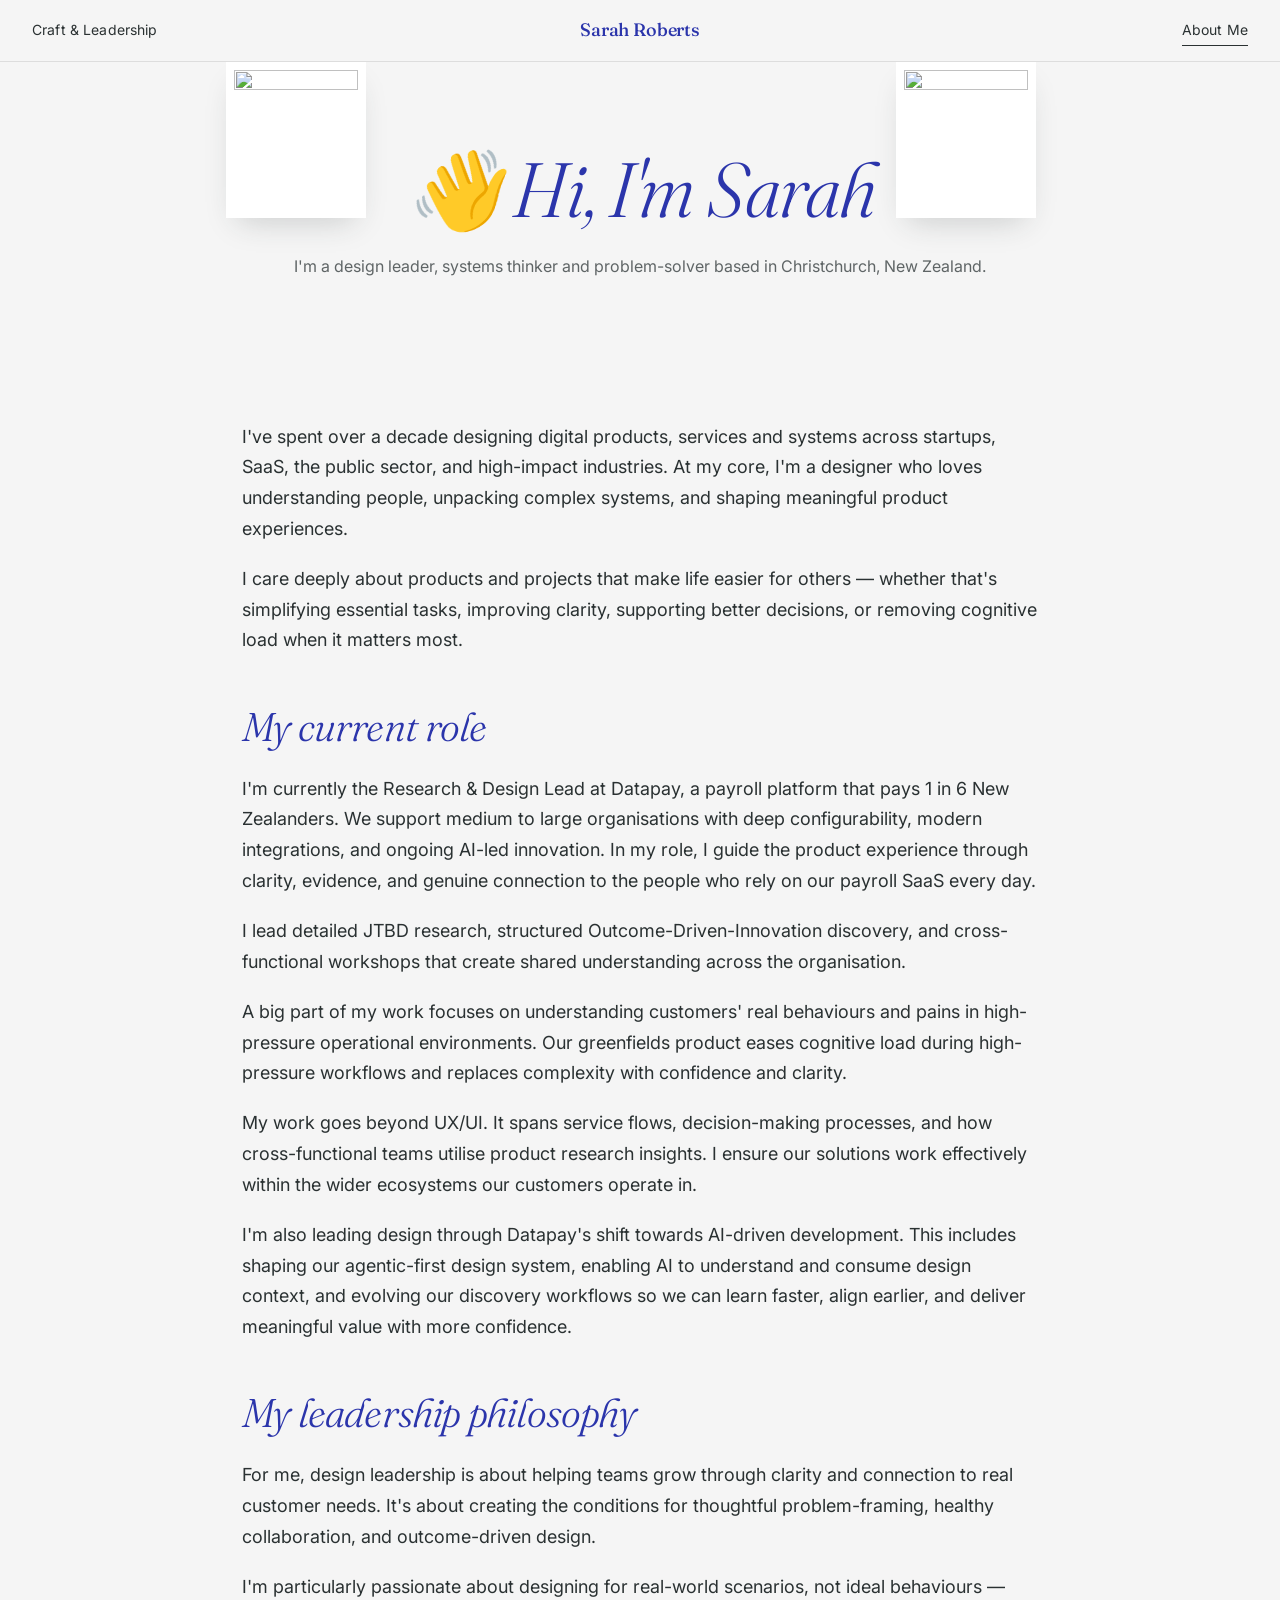
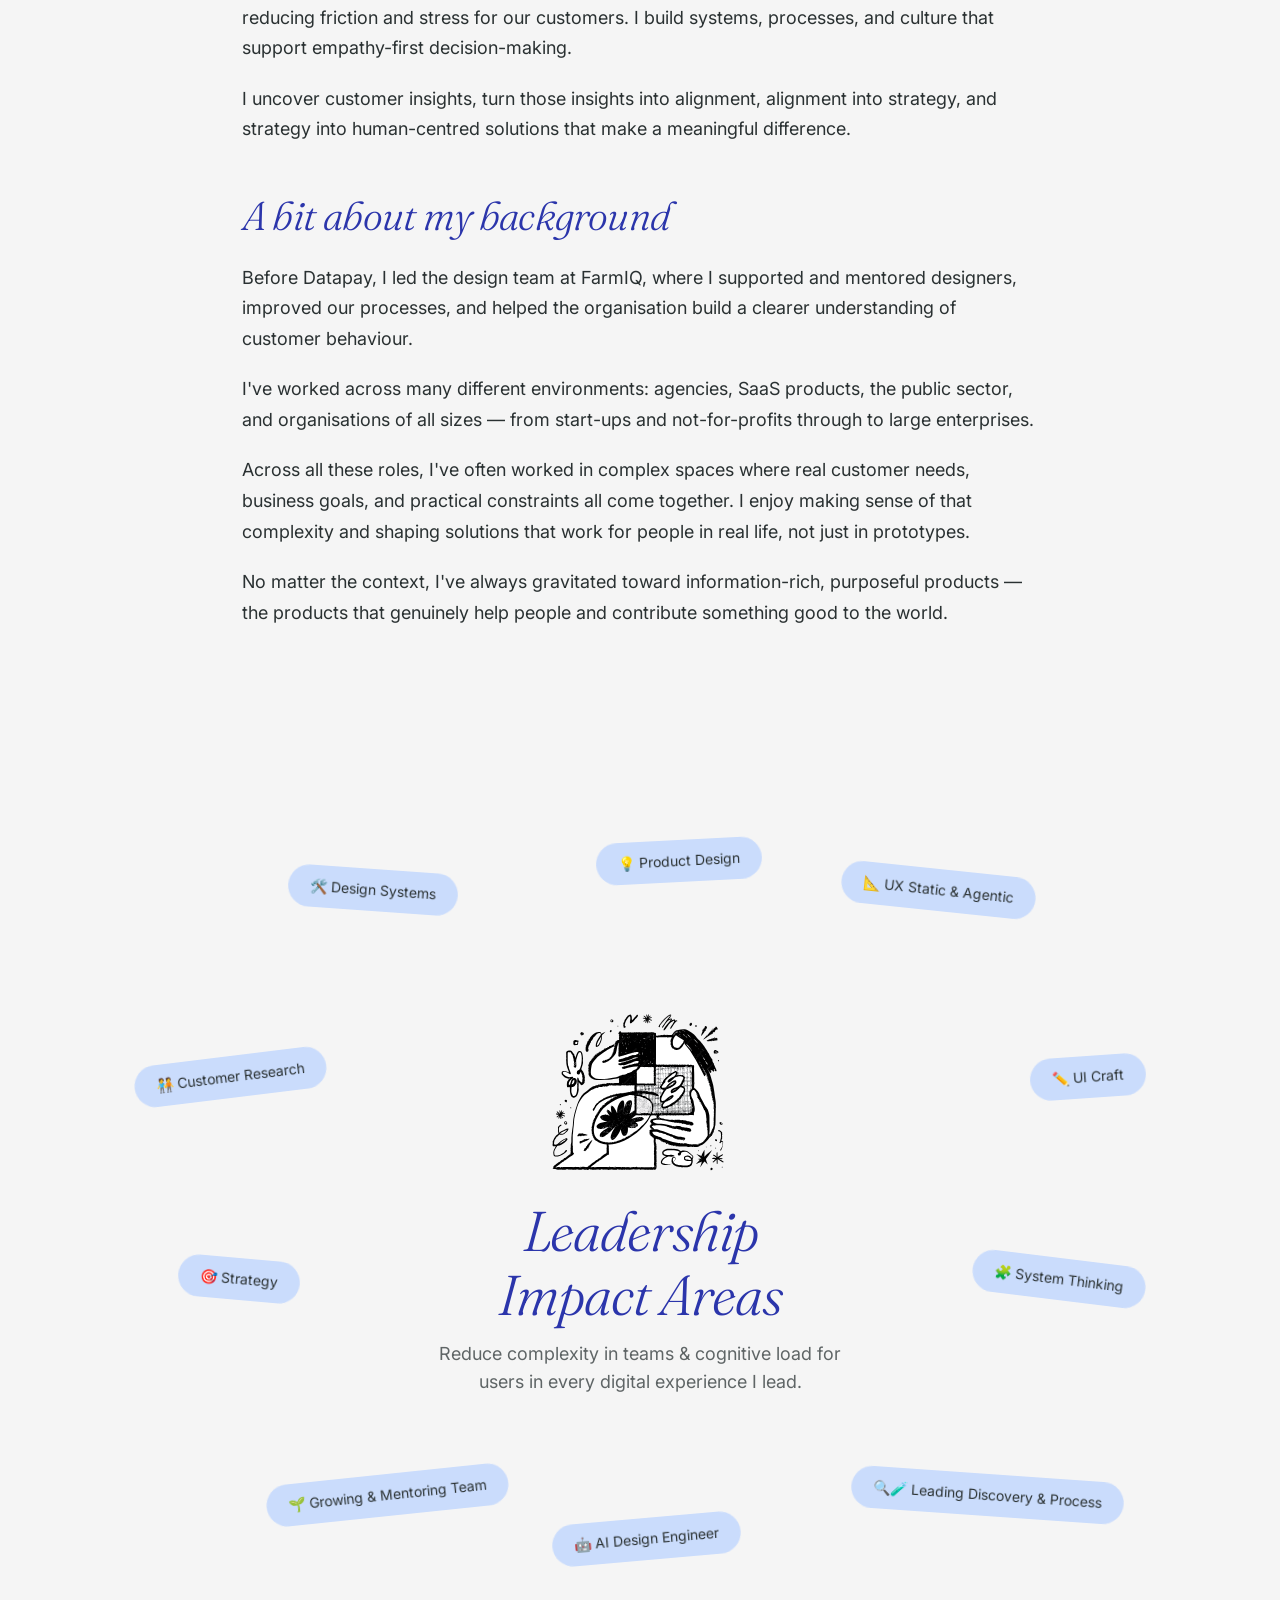
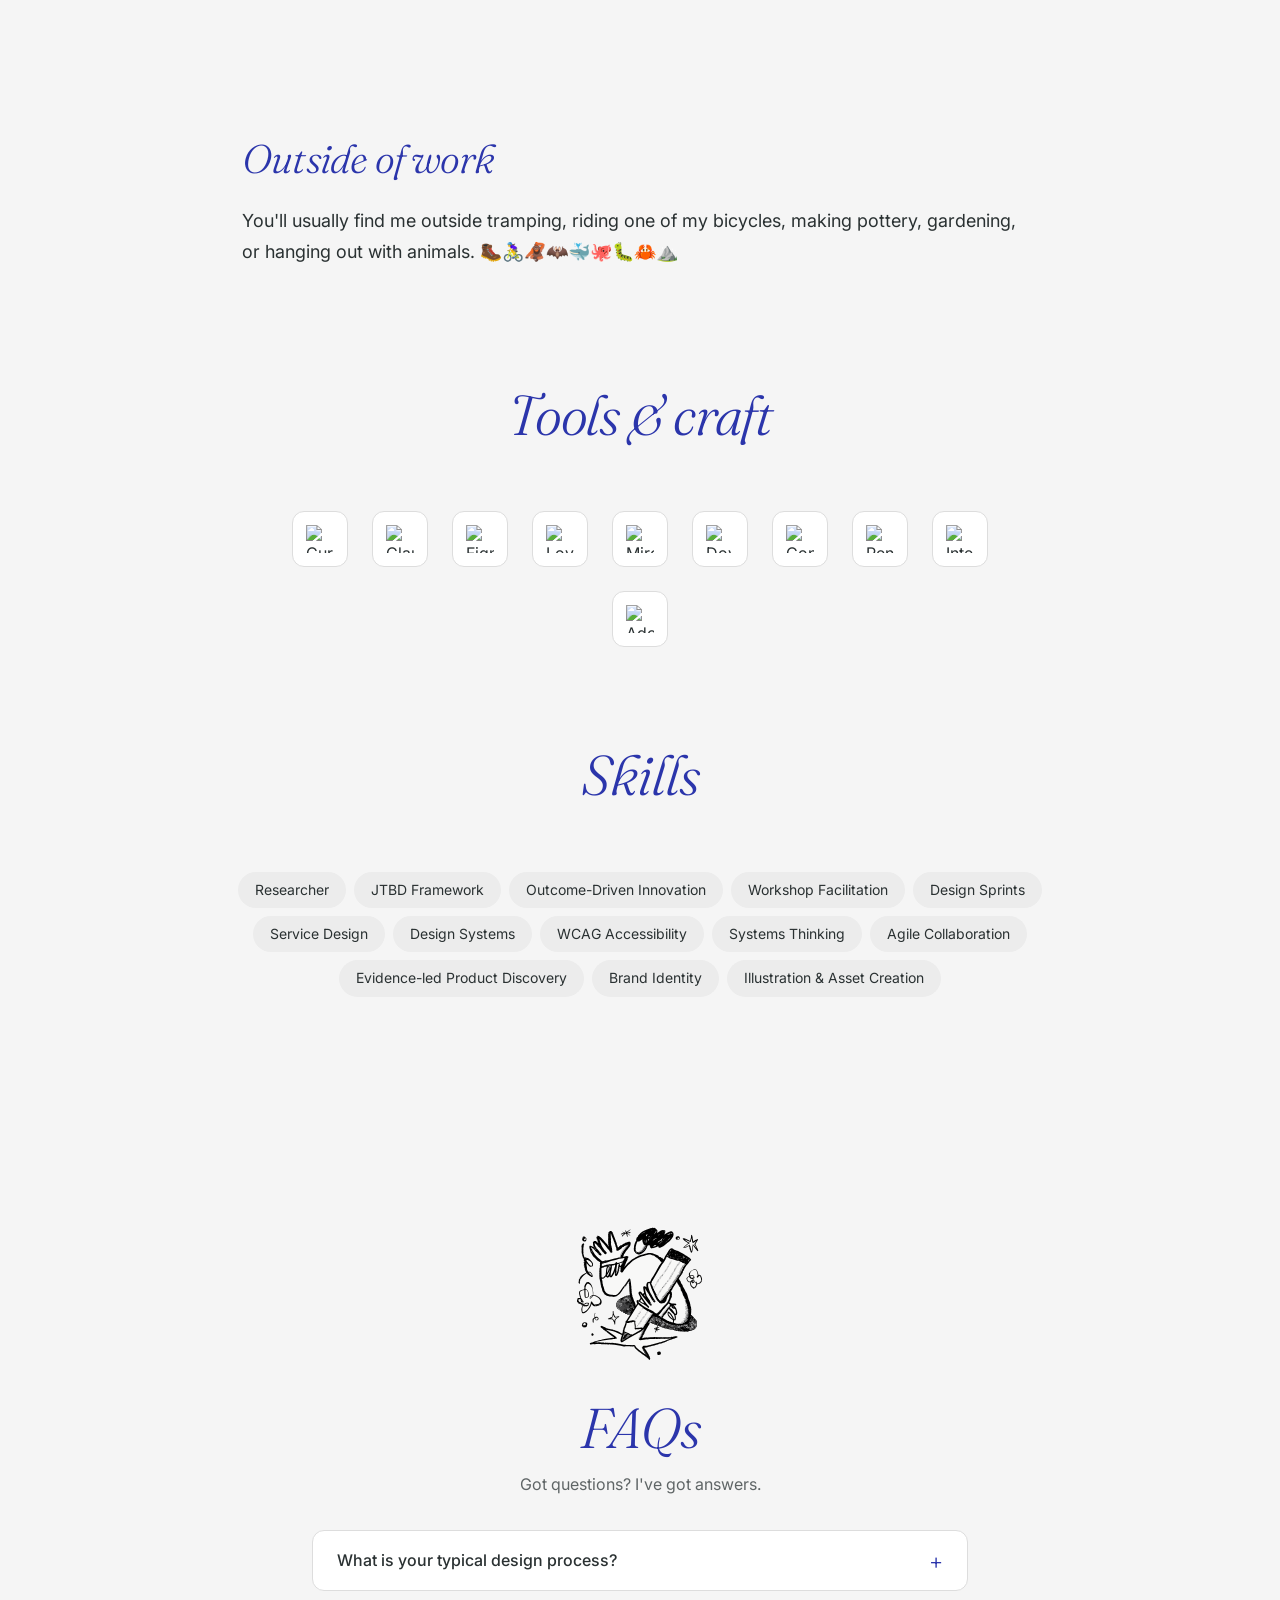
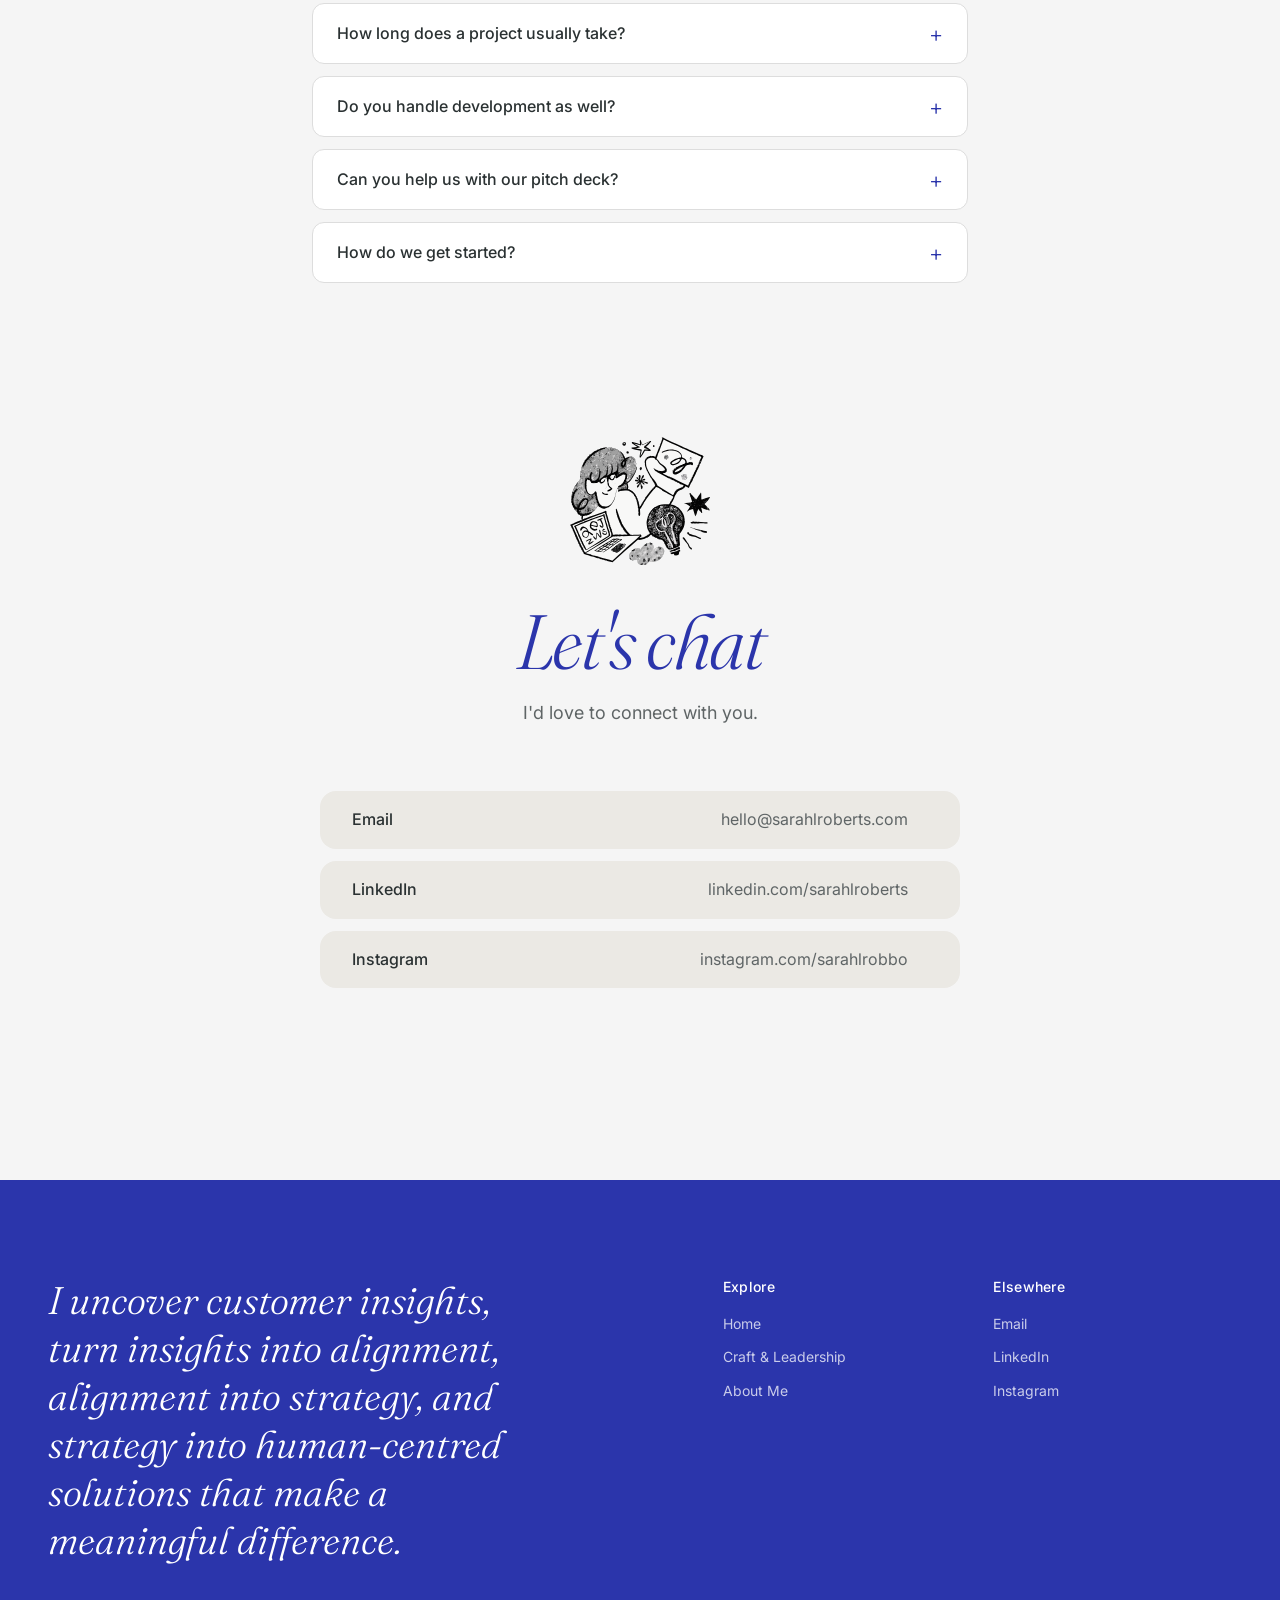
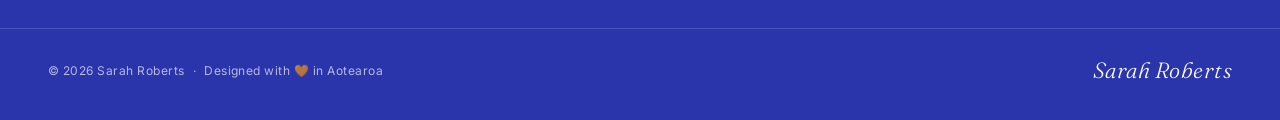
==== commit 24f08610: "Update footer" ====
--- a/about.html
+++ b/about.html
@@ -274,7 +274,7 @@
   <footer class="footer">
     <div class="footer-inner">
       <p class="footer-tagline">
-        Great design is always <em>hidden in plain sight</em>. Let's uncover it together.
+        I uncover customer insights, turn insights into <em>alignment</em>, alignment into <em>strategy</em>, and strategy into human-centred solutions that make a meaningful difference.
       </p>
       <div class="footer-columns">
         <div class="footer-col">
--- a/styles.css
+++ b/styles.css
@@ -1097,9 +1097,9 @@
 /* ---------- Footer ---------- */
 .footer {
   padding: var(--space-9) 0 var(--space-6);
-  background: var(--color-bg);
-  color: var(--color-text);
-  border-top: 1px solid var(--color-border);
+  background: var(--color-heading);
+  color: #ffffff;
+  border-top: none;
   margin-top: var(--space-8);
   position: relative;
 }
@@ -1119,14 +1119,14 @@
   font-size: clamp(1.75rem, 3vw, 2.5rem);
   font-style: italic;
   font-weight: 300;
-  line-height: 1.15;
-  color: var(--color-text);
+  line-height: 1.25;
+  color: #ffffff;
   margin: 0;
-  max-width: 420px;
+  max-width: 520px;
 }
 
 .footer-tagline a {
-  color: var(--color-heading);
+  color: #ffffff;
   text-decoration: underline;
   text-decoration-thickness: 1px;
   text-underline-offset: 6px;
@@ -1146,7 +1146,7 @@
 .footer-col-title {
   font-size: var(--text-sm);
   font-weight: 500;
-  color: var(--color-text);
+  color: #ffffff;
   margin-bottom: var(--space-3);
   letter-spacing: 0.02em;
 }
@@ -1162,16 +1162,17 @@
 
 .footer-col li {
   margin: 0;
+  color: rgba(255, 255, 255, 0.7);
 }
 
 .footer-col a {
   font-size: var(--text-sm);
-  color: var(--color-text-muted);
+  color: rgba(255, 255, 255, 0.75);
   transition: color 0.2s var(--ease);
 }
 
 .footer-col a:hover {
-  color: var(--color-heading);
+  color: #ffffff;
   opacity: 1;
 }
 
@@ -1179,14 +1180,14 @@
   max-width: var(--max-width);
   margin: var(--space-8) auto 0;
   padding: var(--space-5) clamp(20px, 5vw, 48px) 0;
-  border-top: 1px solid var(--color-border);
+  border-top: 1px solid rgba(255, 255, 255, 0.15);
   display: flex;
   justify-content: space-between;
   align-items: center;
   flex-wrap: wrap;
   gap: var(--space-4);
   font-size: var(--text-xs);
-  color: var(--color-text-muted);
+  color: rgba(255, 255, 255, 0.65);
   letter-spacing: 0.04em;
 }
 
@@ -1200,7 +1201,7 @@
   font-family: var(--font-display);
   font-size: var(--text-xl);
   font-style: italic;
-  color: var(--color-heading);
+  color: #ffffff;
   font-weight: 300;
 }
 
